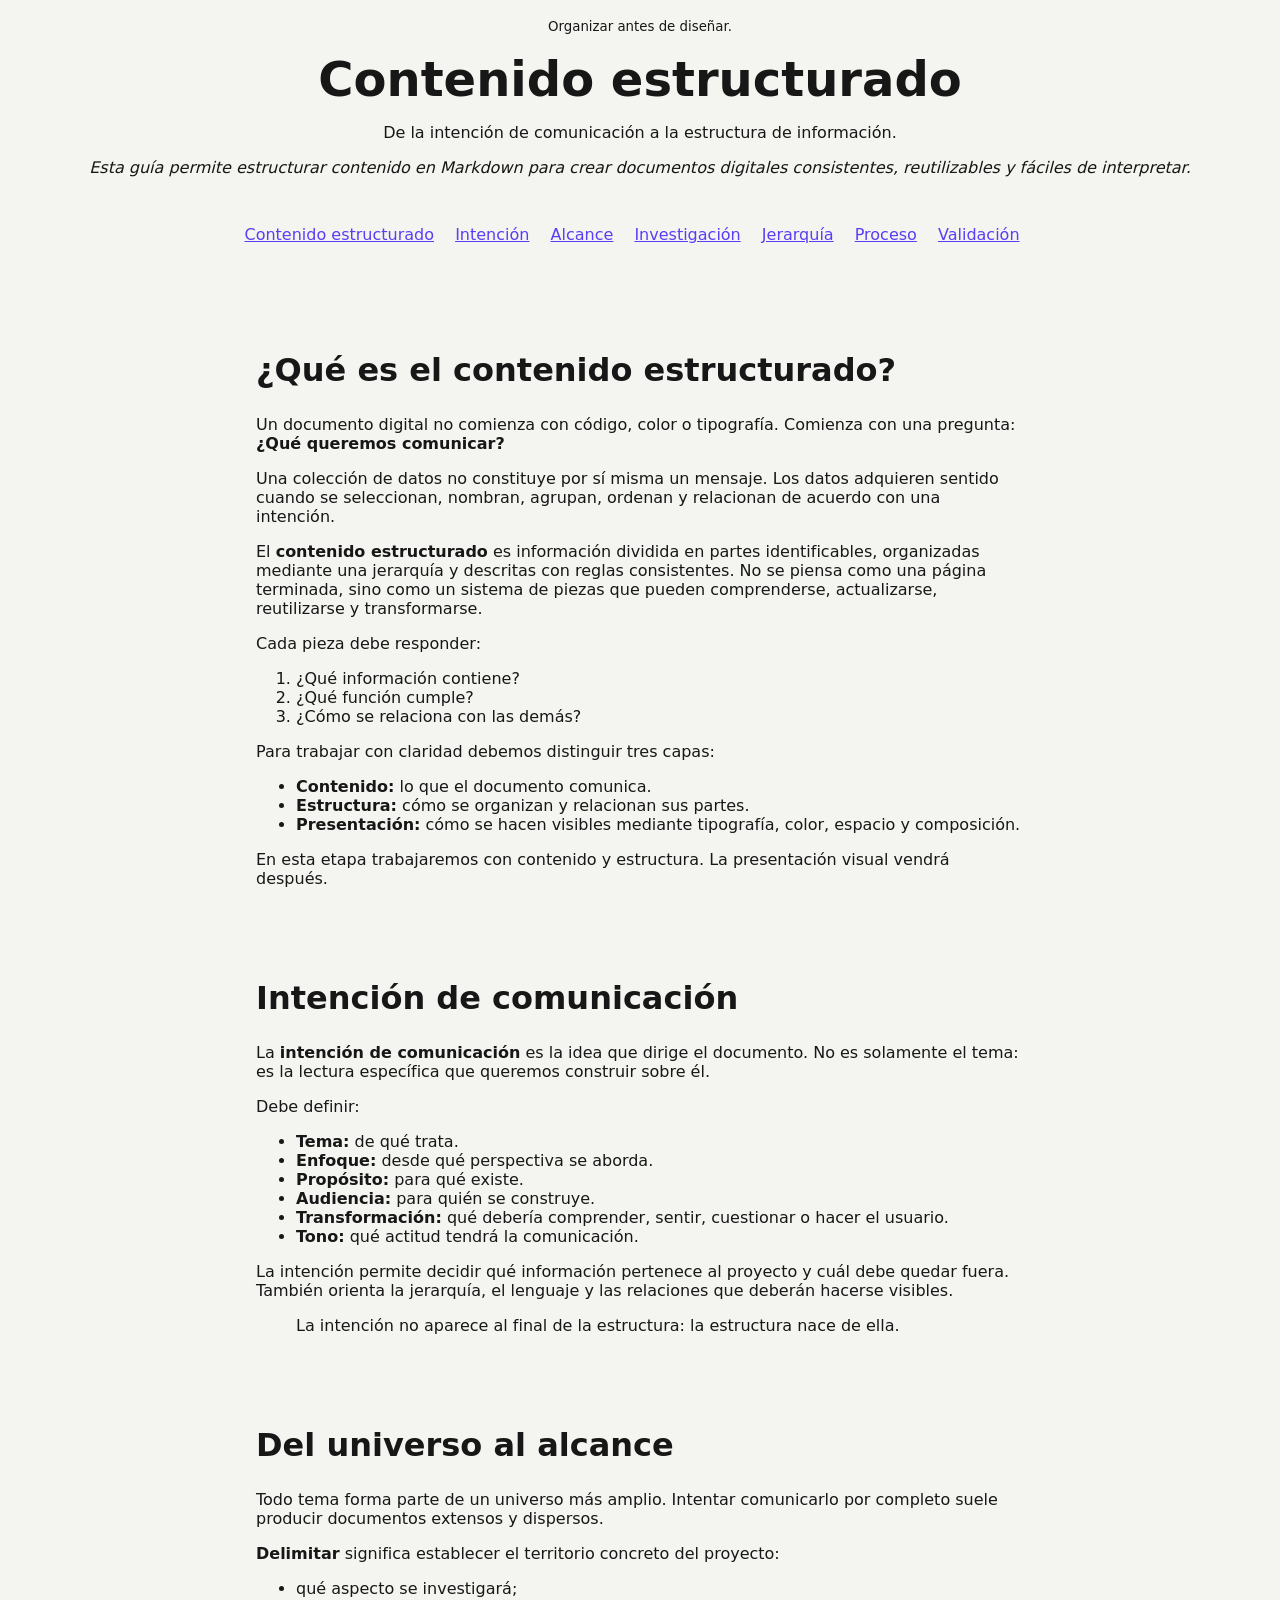
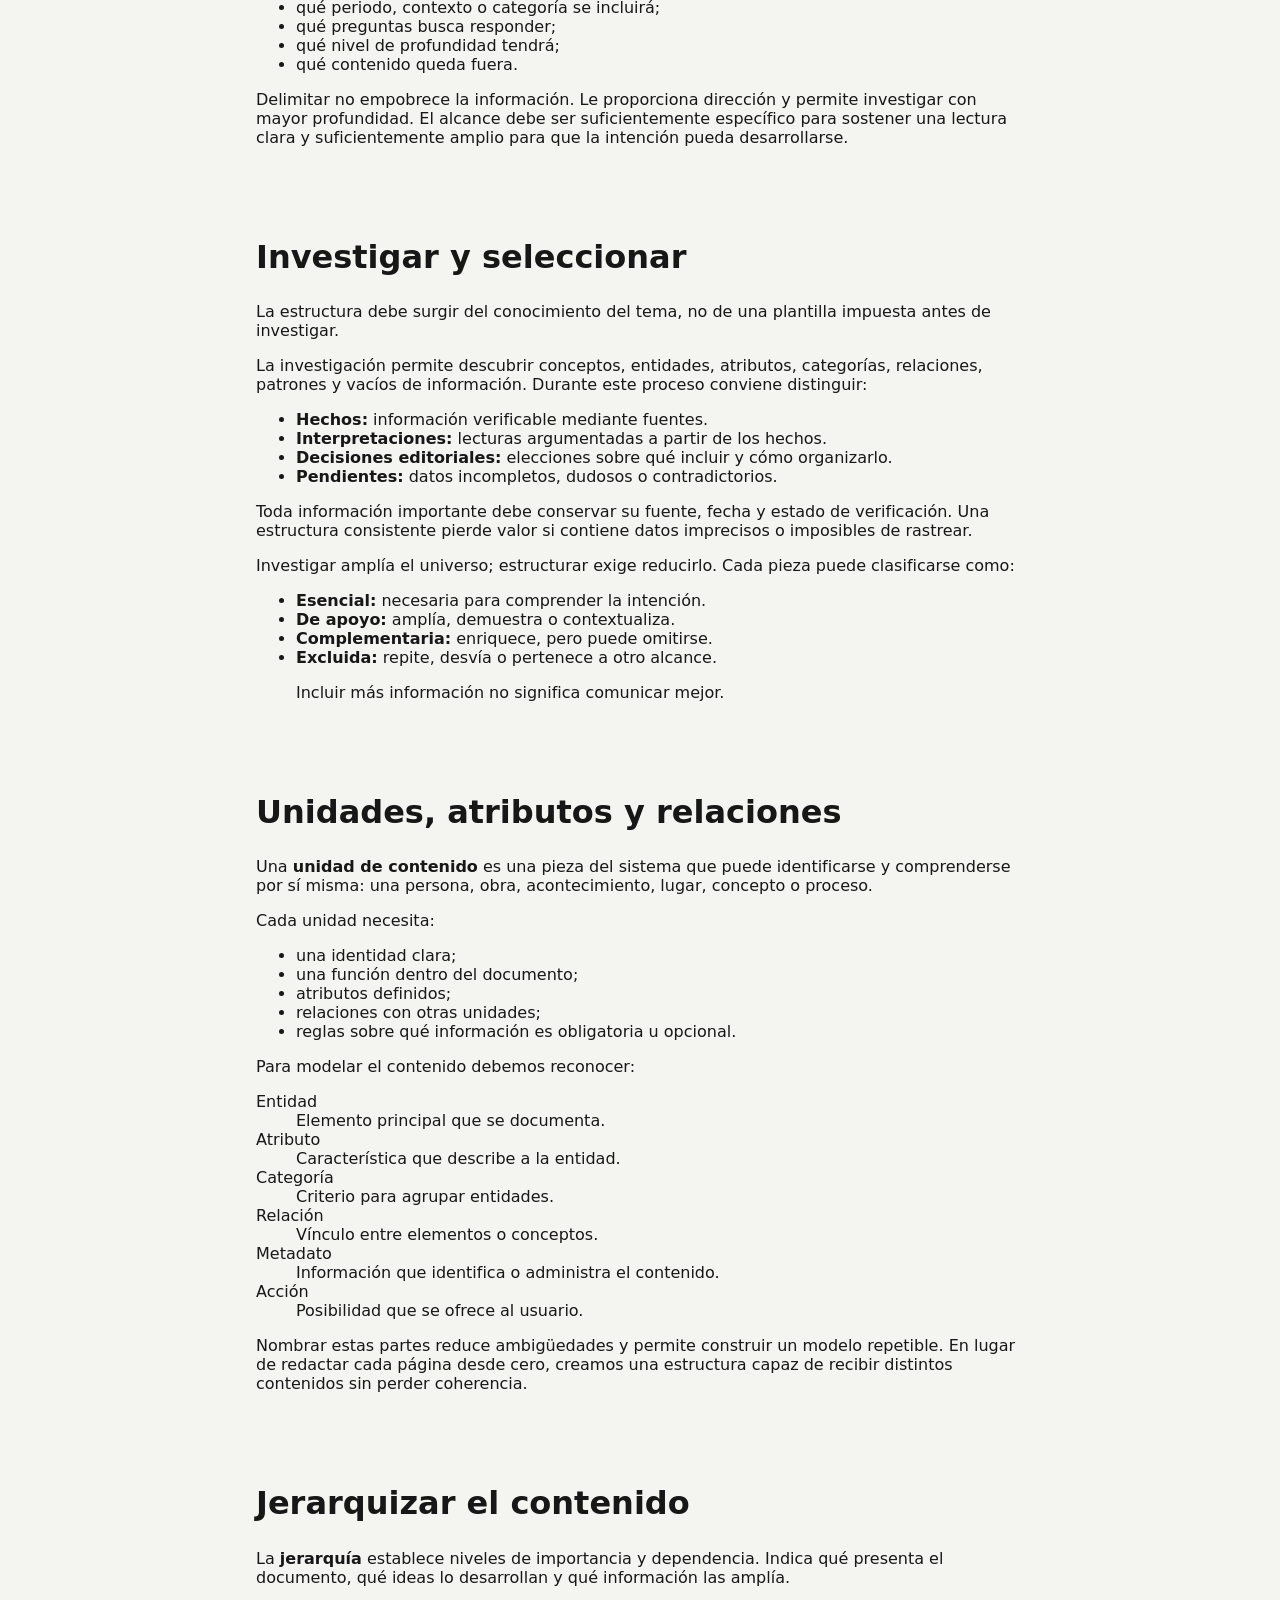
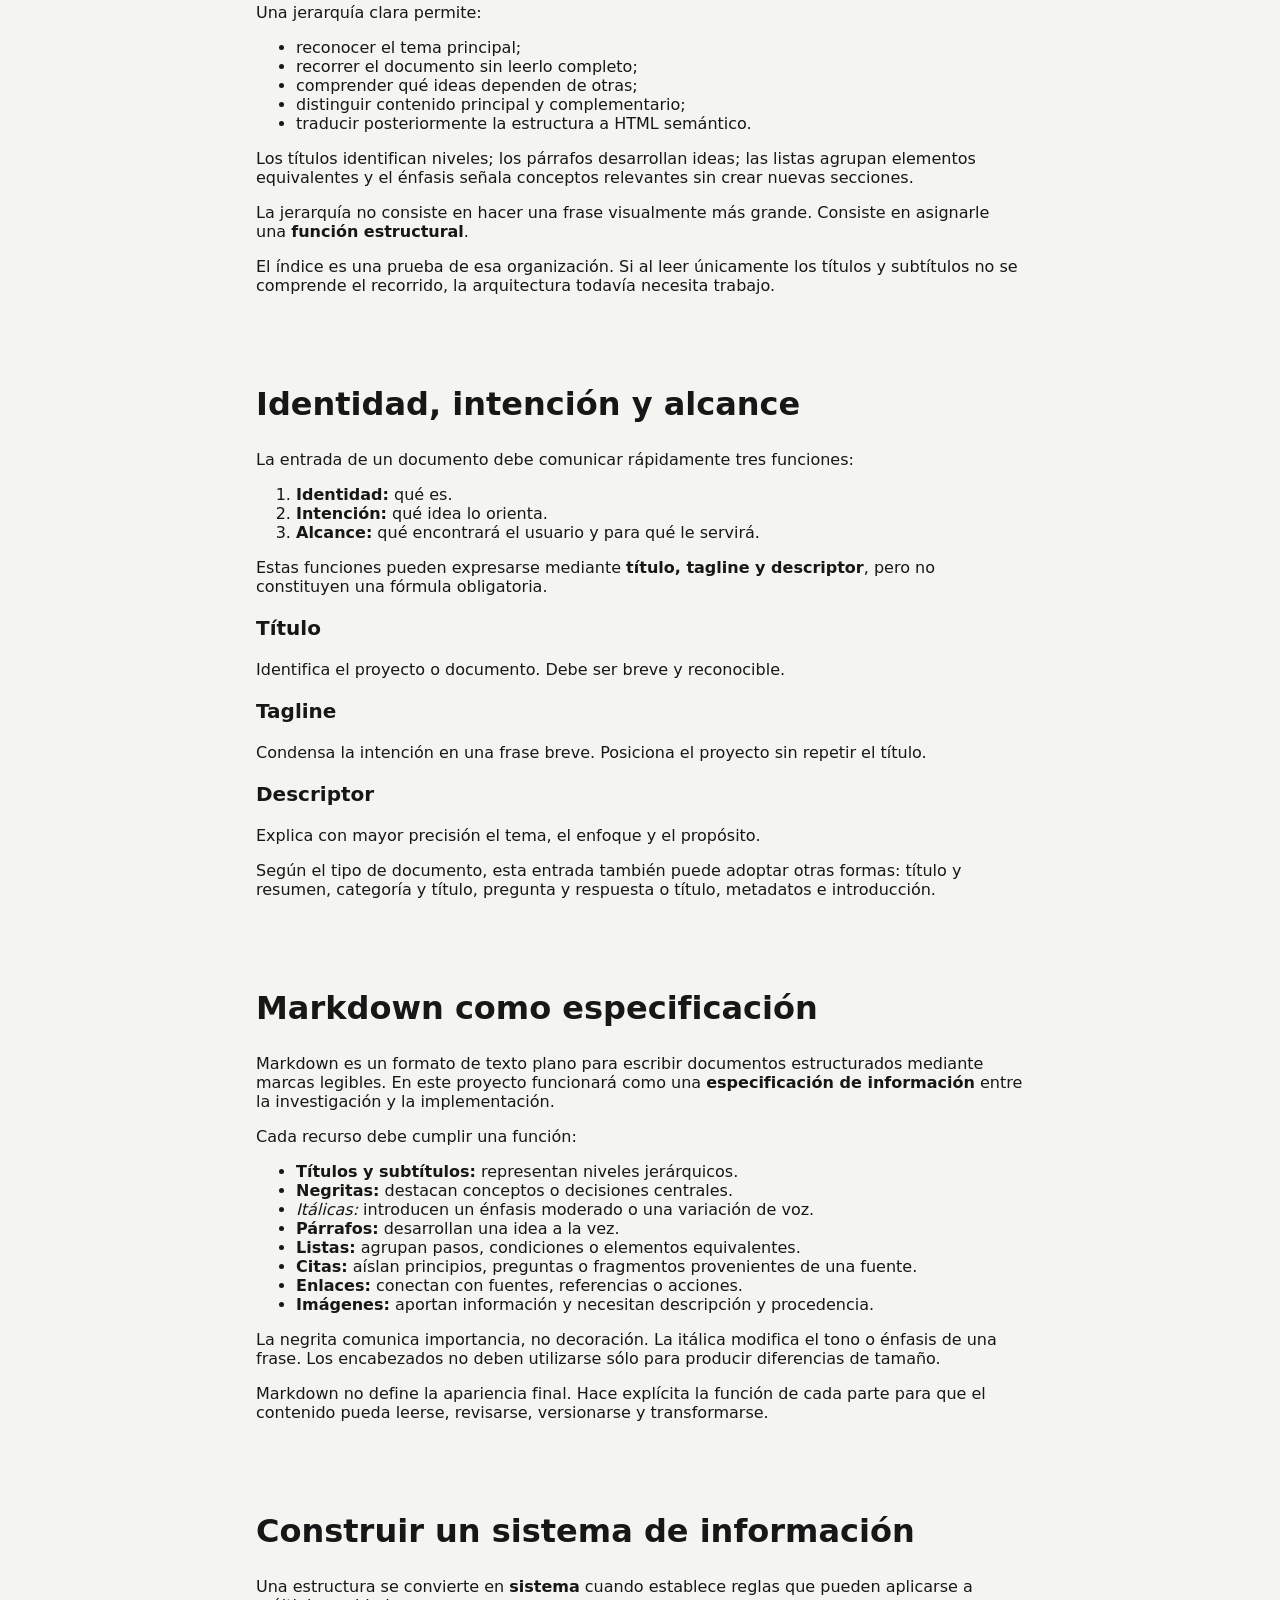
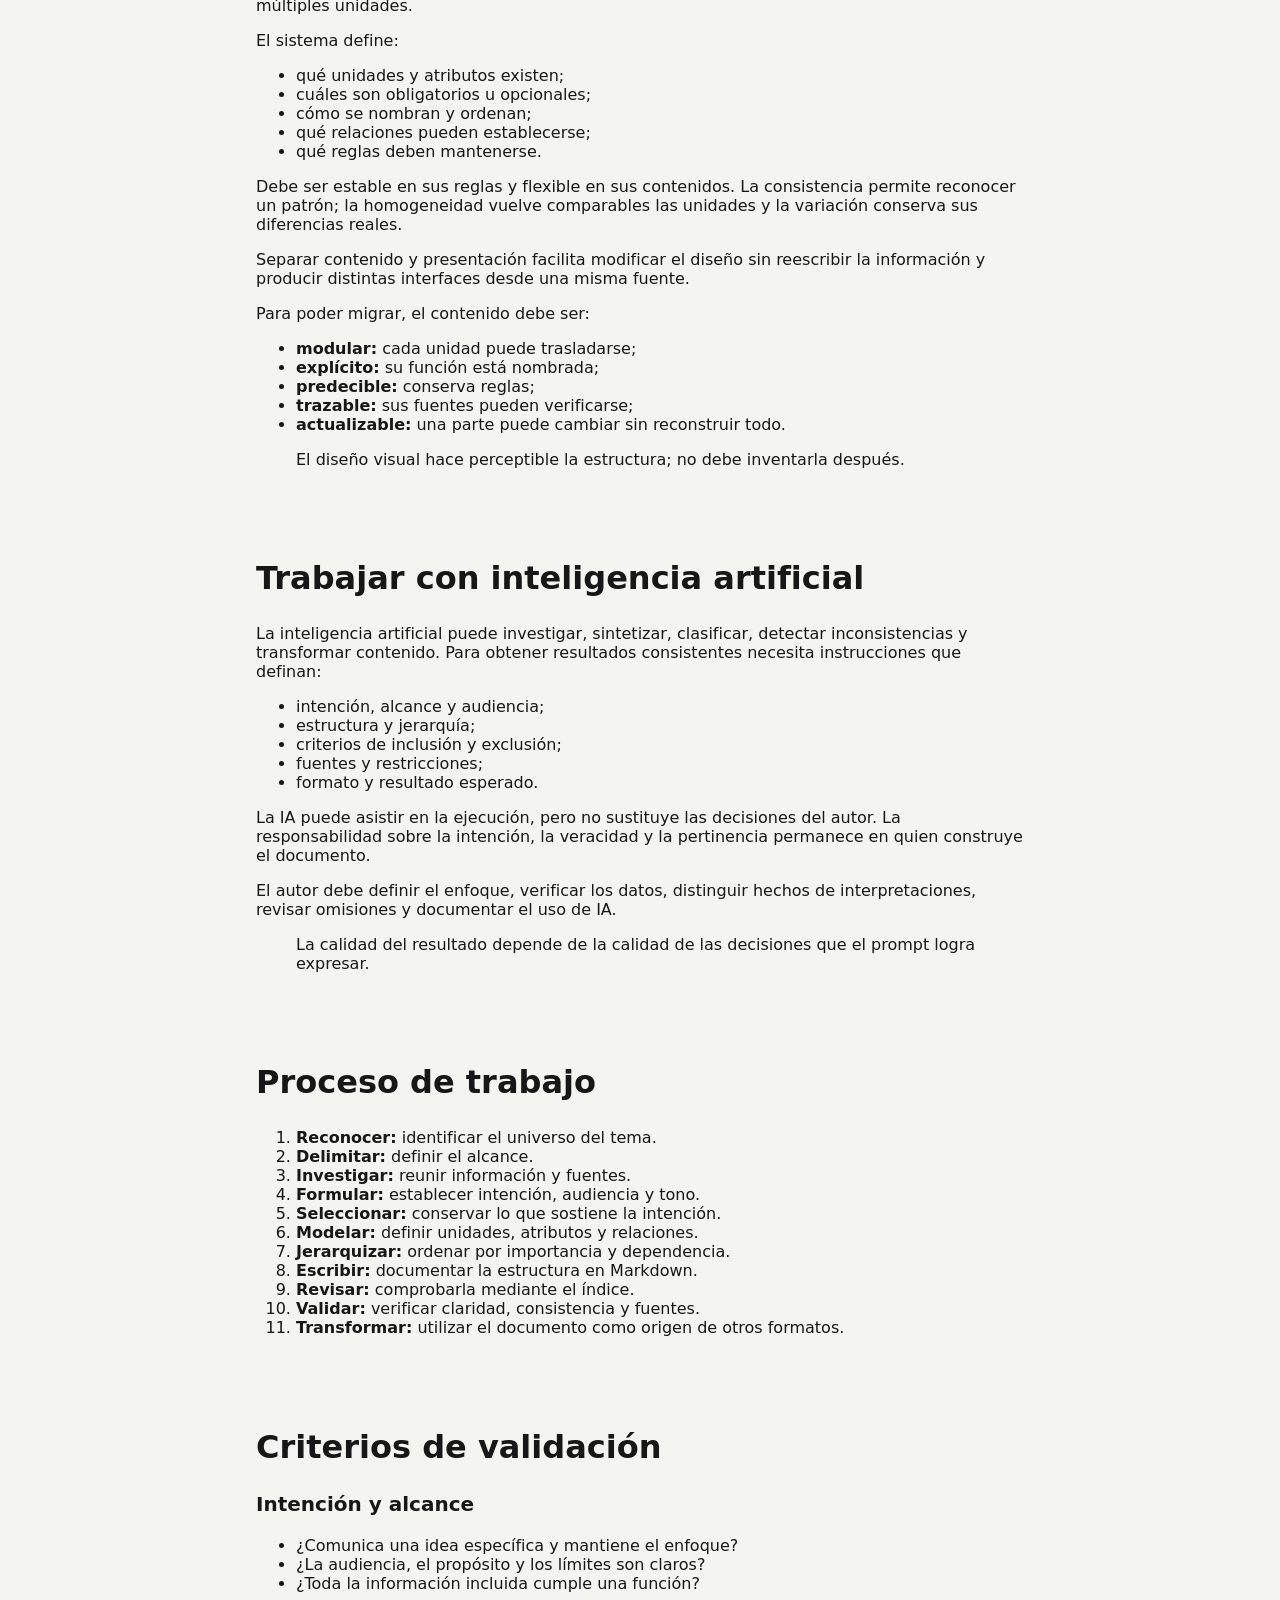
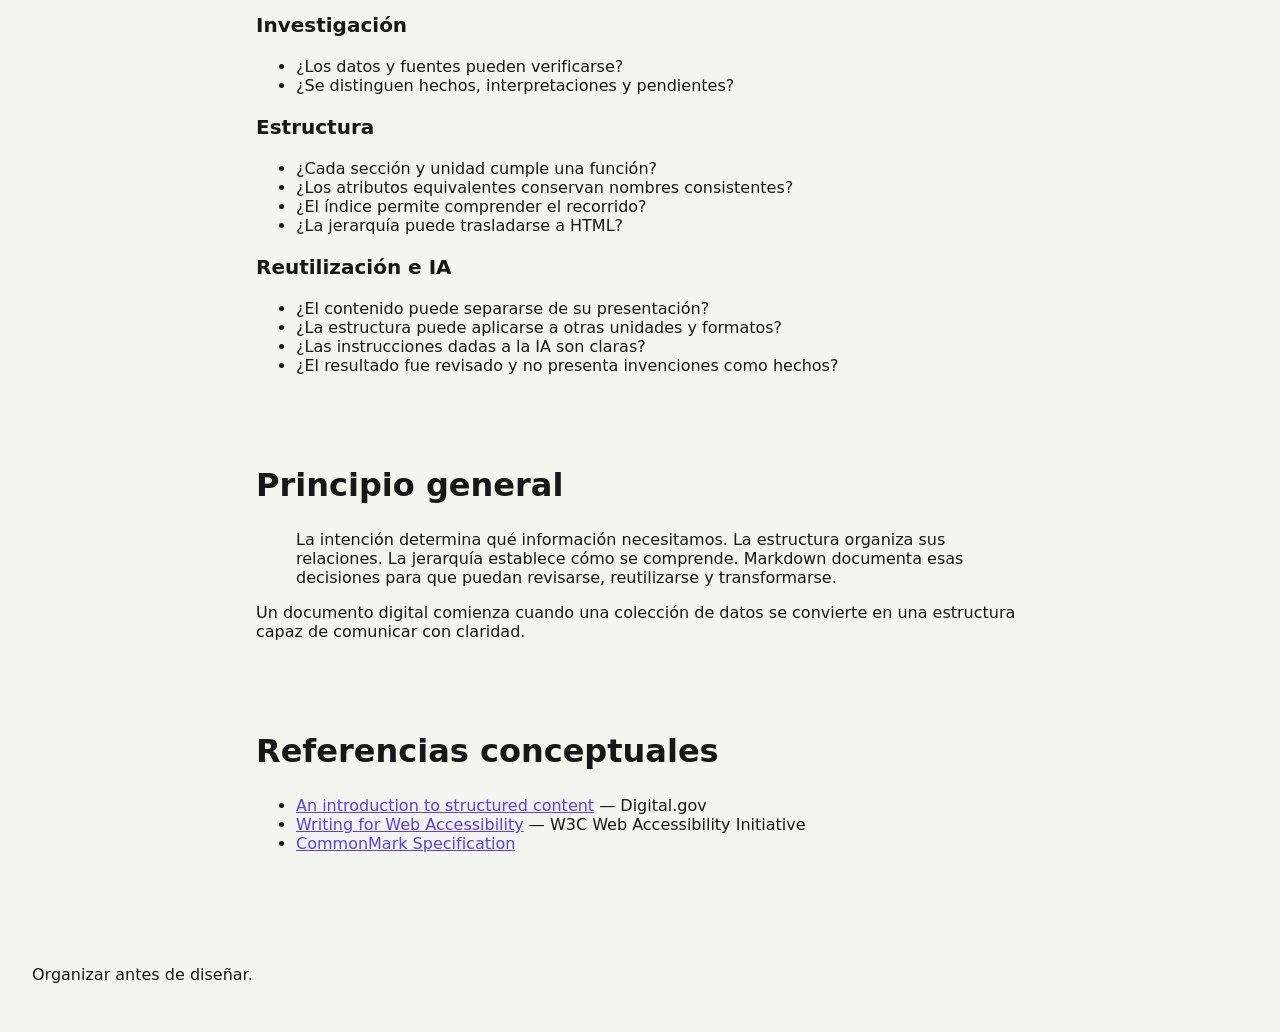
==== index.html @ ad7f82f4 "Initial commit" ====
<!DOCTYPE html>
<html lang="es">
<head>
  <!--
    HEAD
    Contiene información sobre el documento.
    Aquí podemos definir metadata, título, favicon y archivos externos.
  -->

  <meta charset="UTF-8">
  <meta
    name="viewport"
    content="width=device-width, initial-scale=1.0"
  >
  <meta
    name="description"
    content="Guía sobre contenido estructurado, jerarquía y organización de información."
  >
  <title>Contenido estructurado</title>
  <!-- Favicon -->
  <link rel="icon" href="favicon.ico">
  <!-- Hoja de estilos externa -->
  <link rel="stylesheet" href="./css/style.css">
</head>
<body>

  <!--
    HEADER
    Contenido introductorio del documento.
  -->
  <header>      
    <p><small>Organizar antes de diseñar.</small></p>
    <h1>Contenido estructurado</h1>
    <p>De la intención de comunicación a la estructura de información.</p>
    <p><i>Esta guía permite estructurar contenido en Markdown para crear documentos digitales consistentes, reutilizables y fáciles de interpretar.</i></p>
  </header>
  <!--
    NAV
    Contiene enlaces principales de navegación.
  -->
  <nav>
    <a href="#contenido-estructurado">Contenido estructurado</a>
    <a href="#intencion">Intención</a>
    <a href="#alcance">Alcance</a>
    <a href="#investigacion">Investigación</a>
    <a href="#jerarquia">Jerarquía</a>
    <a href="#proceso">Proceso</a>
    <a href="#validacion">Validación</a>
  </nav>


  <!--
    MAIN
    Contiene el contenido principal del documento.
  -->
  <main>
    
    <section id="contenido-estructurado">
      <h2>¿Qué es el contenido estructurado?</h2>
      <p>Un documento digital no comienza con código, color o tipografía. Comienza con una pregunta: <strong>¿Qué queremos comunicar?</strong></p>
      <p>Una colección de datos no constituye por sí misma un mensaje. Los datos adquieren sentido cuando se seleccionan, nombran, agrupan, ordenan y relacionan de acuerdo con una intención.</p>
      <p>El <strong>contenido estructurado</strong> es información dividida en partes identificables, organizadas mediante una jerarquía y descritas con reglas consistentes. No se piensa como una página terminada, sino como un sistema de piezas que pueden comprenderse, actualizarse, reutilizarse y transformarse.</p>
      <p>Cada pieza debe responder:</p>
      <ol>
        <li>¿Qué información contiene?</li>
        <li>¿Qué función cumple?</li>
        <li>¿Cómo se relaciona con las demás?</li>
      </ol>
      <p>Para trabajar con claridad debemos distinguir tres capas:</p>
      <ul>
        <li><strong>Contenido:</strong> lo que el documento comunica.</li>
        <li><strong>Estructura:</strong> cómo se organizan y relacionan sus partes.</li>
        <li><strong>Presentación:</strong> cómo se hacen visibles mediante tipografía, color, espacio y composición.</li>
      </ul>
      <p>En esta etapa trabajaremos con contenido y estructura. La presentación visual vendrá después.</p>
    </section>

    <section id="intencion">
      <h2>Intención de comunicación</h2>
      <p>La <strong>intención de comunicación</strong> es la idea que dirige el documento. No es solamente el tema: es la lectura específica que queremos construir sobre él.</p>
      <p>Debe definir:</p>
      <ul>
        <li><strong>Tema:</strong> de qué trata.</li>
        <li><strong>Enfoque:</strong> desde qué perspectiva se aborda.</li>
        <li><strong>Propósito:</strong> para qué existe.</li>
        <li><strong>Audiencia:</strong> para quién se construye.</li>
        <li><strong>Transformación:</strong> qué debería comprender, sentir, cuestionar o hacer el usuario.</li>
        <li><strong>Tono:</strong> qué actitud tendrá la comunicación.</li>
      </ul>
      <p>La intención permite decidir qué información pertenece al proyecto y cuál debe quedar fuera. También orienta la jerarquía, el lenguaje y las relaciones que deberán hacerse visibles.</p>
      <blockquote>La intención no aparece al final de la estructura: la estructura nace de ella.</blockquote>
    </section>

    <section id="alcance">
      <h2>Del universo al alcance</h2>
      <p>Todo tema forma parte de un universo más amplio. Intentar comunicarlo por completo suele producir documentos extensos y dispersos.</p>
      <p><strong>Delimitar</strong> significa establecer el territorio concreto del proyecto:</p>
      <ul>
        <li>qué aspecto se investigará;</li>
        <li>qué periodo, contexto o categoría se incluirá;</li>
        <li>qué preguntas busca responder;</li>
        <li>qué nivel de profundidad tendrá;</li>
        <li>qué contenido queda fuera.</li>
      </ul>
      <p>Delimitar no empobrece la información. Le proporciona dirección y permite investigar con mayor profundidad. El alcance debe ser suficientemente específico para sostener una lectura clara y suficientemente amplio para que la intención pueda desarrollarse.</p>
    </section>

    <section id="investigacion">
      <h2>Investigar y seleccionar</h2>
      <p>La estructura debe surgir del conocimiento del tema, no de una plantilla impuesta antes de investigar.</p>
      <p>La investigación permite descubrir conceptos, entidades, atributos, categorías, relaciones, patrones y vacíos de información. Durante este proceso conviene distinguir:</p>
      <ul>
        <li><strong>Hechos:</strong> información verificable mediante fuentes.</li>
        <li><strong>Interpretaciones:</strong> lecturas argumentadas a partir de los hechos.</li>
        <li><strong>Decisiones editoriales:</strong> elecciones sobre qué incluir y cómo organizarlo.</li>
        <li><strong>Pendientes:</strong> datos incompletos, dudosos o contradictorios.</li>
      </ul>
      <p>Toda información importante debe conservar su fuente, fecha y estado de verificación. Una estructura consistente pierde valor si contiene datos imprecisos o imposibles de rastrear.</p>
      <p>Investigar amplía el universo; estructurar exige reducirlo. Cada pieza puede clasificarse como:</p>
      <ul>
        <li><strong>Esencial:</strong> necesaria para comprender la intención.</li>
        <li><strong>De apoyo:</strong> amplía, demuestra o contextualiza.</li>
        <li><strong>Complementaria:</strong> enriquece, pero puede omitirse.</li>
        <li><strong>Excluida:</strong> repite, desvía o pertenece a otro alcance.</li>
      </ul>
      <blockquote>Incluir más información no significa comunicar mejor.</blockquote>
    </section>

    <section id="unidades">
      <h2>Unidades, atributos y relaciones</h2>
      <p>Una <strong>unidad de contenido</strong> es una pieza del sistema que puede identificarse y comprenderse por sí misma: una persona, obra, acontecimiento, lugar, concepto o proceso.</p>
      <p>Cada unidad necesita:</p>
      <ul>
        <li>una identidad clara;</li>
        <li>una función dentro del documento;</li>
        <li>atributos definidos;</li>
        <li>relaciones con otras unidades;</li>
        <li>reglas sobre qué información es obligatoria u opcional.</li>
      </ul>
      <p>Para modelar el contenido debemos reconocer:</p>
      <dl>
        <dt>Entidad</dt>
        <dd>Elemento principal que se documenta.</dd>
        <dt>Atributo</dt>
        <dd>Característica que describe a la entidad.</dd>
        <dt>Categoría</dt>
        <dd>Criterio para agrupar entidades.</dd>
        <dt>Relación</dt>
        <dd>Vínculo entre elementos o conceptos.</dd>
        <dt>Metadato</dt>
        <dd>Información que identifica o administra el contenido.</dd>
        <dt>Acción</dt>
        <dd>Posibilidad que se ofrece al usuario.</dd>
      </dl>
      <p>Nombrar estas partes reduce ambigüedades y permite construir un modelo repetible. En lugar de redactar cada página desde cero, creamos una estructura capaz de recibir distintos contenidos sin perder coherencia.</p>
    </section>

    <section id="jerarquia">
      <h2>Jerarquizar el contenido</h2>
      <p>La <strong>jerarquía</strong> establece niveles de importancia y dependencia. Indica qué presenta el documento, qué ideas lo desarrollan y qué información las amplía.</p>
      <p>Una jerarquía clara permite:</p>
      <ul>
        <li>reconocer el tema principal;</li>
        <li>recorrer el documento sin leerlo completo;</li>
        <li>comprender qué ideas dependen de otras;</li>
        <li>distinguir contenido principal y complementario;</li>
        <li>traducir posteriormente la estructura a HTML semántico.</li>
      </ul>
      <p>Los títulos identifican niveles; los párrafos desarrollan ideas; las listas agrupan elementos equivalentes y el énfasis señala conceptos relevantes sin crear nuevas secciones.</p>
      <p>La jerarquía no consiste en hacer una frase visualmente más grande. Consiste en asignarle una <strong>función estructural</strong>.</p>
      <p>El índice es una prueba de esa organización. Si al leer únicamente los títulos y subtítulos no se comprende el recorrido, la arquitectura todavía necesita trabajo.</p>
    </section>

    <section id="identidad">
      <h2>Identidad, intención y alcance</h2>
      <p>La entrada de un documento debe comunicar rápidamente tres funciones:</p>
      <ol>
        <li><strong>Identidad:</strong> qué es.</li>
        <li><strong>Intención:</strong> qué idea lo orienta.</li>
        <li><strong>Alcance:</strong> qué encontrará el usuario y para qué le servirá.</li>
      </ol>
      <p>Estas funciones pueden expresarse mediante <strong>título, tagline y descriptor</strong>, pero no constituyen una fórmula obligatoria.</p>
      <h3>Título</h3>
      <p>Identifica el proyecto o documento. Debe ser breve y reconocible.</p>
      <h3>Tagline</h3>
      <p>Condensa la intención en una frase breve. Posiciona el proyecto sin repetir el título.</p>
      <h3>Descriptor</h3>
      <p>Explica con mayor precisión el tema, el enfoque y el propósito.</p>
      <p>Según el tipo de documento, esta entrada también puede adoptar otras formas: título y resumen, categoría y título, pregunta y respuesta o título, metadatos e introducción.</p>
    </section>

    <section id="markdown">
      <h2>Markdown como especificación</h2>
      <p>Markdown es un formato de texto plano para escribir documentos estructurados mediante marcas legibles. En este proyecto funcionará como una <strong>especificación de información</strong> entre la investigación y la implementación.</p>
      <p>Cada recurso debe cumplir una función:</p>
      <ul>
        <li><strong>Títulos y subtítulos:</strong> representan niveles jerárquicos.</li>
        <li><strong>Negritas:</strong> destacan conceptos o decisiones centrales.</li>
        <li><em>Itálicas:</em> introducen un énfasis moderado o una variación de voz.</li>
        <li><strong>Párrafos:</strong> desarrollan una idea a la vez.</li>
        <li><strong>Listas:</strong> agrupan pasos, condiciones o elementos equivalentes.</li>
        <li><strong>Citas:</strong> aíslan principios, preguntas o fragmentos provenientes de una fuente.</li>
        <li><strong>Enlaces:</strong> conectan con fuentes, referencias o acciones.</li>
        <li><strong>Imágenes:</strong> aportan información y necesitan descripción y procedencia.</li>
      </ul>
      <p>La negrita comunica importancia, no decoración. La itálica modifica el tono o énfasis de una frase. Los encabezados no deben utilizarse sólo para producir diferencias de tamaño.</p>
      <p>Markdown no define la apariencia final. Hace explícita la función de cada parte para que el contenido pueda leerse, revisarse, versionarse y transformarse.</p>
    </section>

    <section id="sistema">
      <h2>Construir un sistema de información</h2>
      <p>Una estructura se convierte en <strong>sistema</strong> cuando establece reglas que pueden aplicarse a múltiples unidades.</p>
      <p>El sistema define:</p>
      <ul>
        <li>qué unidades y atributos existen;</li>
        <li>cuáles son obligatorios u opcionales;</li>
        <li>cómo se nombran y ordenan;</li>
        <li>qué relaciones pueden establecerse;</li>
        <li>qué reglas deben mantenerse.</li>
      </ul>
      <p>Debe ser estable en sus reglas y flexible en sus contenidos. La consistencia permite reconocer un patrón; la homogeneidad vuelve comparables las unidades y la variación conserva sus diferencias reales.</p>
      <p>Separar contenido y presentación facilita modificar el diseño sin reescribir la información y producir distintas interfaces desde una misma fuente.</p>
      <p>Para poder migrar, el contenido debe ser:</p>
      <ul>
        <li><strong>modular:</strong> cada unidad puede trasladarse;</li>
        <li><strong>explícito:</strong> su función está nombrada;</li>
        <li><strong>predecible:</strong> conserva reglas;</li>
        <li><strong>trazable:</strong> sus fuentes pueden verificarse;</li>
        <li><strong>actualizable:</strong> una parte puede cambiar sin reconstruir todo.</li>
      </ul>
      <blockquote>El diseño visual hace perceptible la estructura; no debe inventarla después.</blockquote>
    </section>

    <section id="inteligencia-artificial">
      <h2>Trabajar con inteligencia artificial</h2>
      <p>La inteligencia artificial puede investigar, sintetizar, clasificar, detectar inconsistencias y transformar contenido. Para obtener resultados consistentes necesita instrucciones que definan:</p>
      <ul>
        <li>intención, alcance y audiencia;</li>
        <li>estructura y jerarquía;</li>
        <li>criterios de inclusión y exclusión;</li>
        <li>fuentes y restricciones;</li>
        <li>formato y resultado esperado.</li>
      </ul>
      <p>La IA puede asistir en la ejecución, pero no sustituye las decisiones del autor. La responsabilidad sobre la intención, la veracidad y la pertinencia permanece en quien construye el documento.</p>
      <p>El autor debe definir el enfoque, verificar los datos, distinguir hechos de interpretaciones, revisar omisiones y documentar el uso de IA.</p>
      <blockquote>La calidad del resultado depende de la calidad de las decisiones que el prompt logra expresar.</blockquote>
    </section>

    <section id="proceso">
      <h2>Proceso de trabajo</h2>
      <ol>
        <li><strong>Reconocer:</strong> identificar el universo del tema.</li>
        <li><strong>Delimitar:</strong> definir el alcance.</li>
        <li><strong>Investigar:</strong> reunir información y fuentes.</li>
        <li><strong>Formular:</strong> establecer intención, audiencia y tono.</li>
        <li><strong>Seleccionar:</strong> conservar lo que sostiene la intención.</li>
        <li><strong>Modelar:</strong> definir unidades, atributos y relaciones.</li>
        <li><strong>Jerarquizar:</strong> ordenar por importancia y dependencia.</li>
        <li><strong>Escribir:</strong> documentar la estructura en Markdown.</li>
        <li><strong>Revisar:</strong> comprobarla mediante el índice.</li>
        <li><strong>Validar:</strong> verificar claridad, consistencia y fuentes.</li>
        <li><strong>Transformar:</strong> utilizar el documento como origen de otros formatos.</li>
      </ol>
    </section>

    <section id="validacion">
      <h2>Criterios de validación</h2>
      <h3>Intención y alcance</h3>
      <ul>
        <li>¿Comunica una idea específica y mantiene el enfoque?</li>
        <li>¿La audiencia, el propósito y los límites son claros?</li>
        <li>¿Toda la información incluida cumple una función?</li>
      </ul>
      <h3>Investigación</h3>
      <ul>
        <li>¿Los datos y fuentes pueden verificarse?</li>
        <li>¿Se distinguen hechos, interpretaciones y pendientes?</li>
      </ul>
      <h3>Estructura</h3>
      <ul>
        <li>¿Cada sección y unidad cumple una función?</li>
        <li>¿Los atributos equivalentes conservan nombres consistentes?</li>
        <li>¿El índice permite comprender el recorrido?</li>
        <li>¿La jerarquía puede trasladarse a HTML?</li>
      </ul>
      <h3>Reutilización e IA</h3>
      <ul>
        <li>¿El contenido puede separarse de su presentación?</li>
        <li>¿La estructura puede aplicarse a otras unidades y formatos?</li>
        <li>¿Las instrucciones dadas a la IA son claras?</li>
        <li>¿El resultado fue revisado y no presenta invenciones como hechos?</li>
      </ul>
    </section>

    <section id="principio">
      <h2>Principio general</h2>
      <blockquote>La intención determina qué información necesitamos. La estructura organiza sus relaciones. La jerarquía establece cómo se comprende. Markdown documenta esas decisiones para que puedan revisarse, reutilizarse y transformarse.</blockquote>
      <p>Un documento digital comienza cuando una colección de datos se convierte en una estructura capaz de comunicar con claridad.</p>
    </section>

    <section id="referencias">
      <h2>Referencias conceptuales</h2>
      <ul>
        <li><a href="https://digital.gov/resources/an-introduction-to-structured-content">An introduction to structured content</a> — Digital.gov</li>
        <li><a href="https://www.w3.org/WAI/tips/writing/">Writing for Web Accessibility</a> — W3C Web Accessibility Initiative</li>
        <li><a href="https://spec.commonmark.org/">CommonMark Specification</a></li>
      </ul>
    </section>

  </main>

  <!--
    FOOTER
    Contiene información de cierre o complementaria.
  -->
  <footer>

    <p>Organizar antes de diseñar.</p>

  </footer>

</body>
</html>
---- css/style.css ----
/*
  ============================================================
  TOKENS
  ============================================================

  Variables reutilizables para mantener un sistema visual
  consistente en todo el documento.
*/

:root {
  --color-background: #f4f4f0;
  --color-text: #171717;
  --color-accent: #5b3df5;

  --font-family-base: system-ui, Arial, Helvetica, sans-serif;

  --font-size-body: 1rem;
  --font-size-h1: 3rem;
  --font-size-h2: 2rem;
  --font-size-h3: 1.25rem;
}

/*
  ============================================================
  SELECTOR UNIVERSAL
  ============================================================
  * funciona como un comodín.
  Selecciona todos los elementos HTML.
*/

* {
  box-sizing: border-box;
}


/*
  ============================================================
  BODY
  ============================================================

  Define el sistema visual base del documento.
*/
body {
  margin: 0;

  background-color: var(--color-background);
  color: var(--color-text);

  font-family: var(--font-family-base);
  font-size: var(--font-size-body);
}

header {
  text-align: center;
  margin-bottom: 2rem;
}

header p {
  text-wrap-style: balance;
}

/*
  ============================================================
  JERARQUÍA TIPOGRÁFICA
  ============================================================

  HTML define la jerarquía.
  CSS controla su representación visual.
*/

h1 {
  font-size: var(--font-size-h1);
  margin: 0;
  padding: 0;
}

h2 {
  font-size: var(--font-size-h2);
}

h3 {
  font-size: var(--font-size-h3);
}


/*
  ============================================================
  LINKS
  ============================================================

  El color de acento identifica enlaces y acciones.
*/

a {
  color: var(--color-accent);
}


/*
  ============================================================
  CONTENEDOR PRINCIPAL
  ============================================================

  width:
  ocupa una proporción del espacio disponible.

  max-width:
  evita que el contenido crezca demasiado.

  margin: 0 auto:
  distribuye el espacio horizontal y centra la caja.
*/

main {
  width: 65%;
  min-width: 290px;
  max-width: 1240px;
  margin: 0 auto;
}


/*
  ============================================================
  ESPACIADO BÁSICO
  ============================================================
*/

main,
footer {
  padding: 2rem;
}

section {
  margin-bottom: 2rem;
  padding-top: 2em;
}

nav {
  position: sticky;
  top: 0;
  margin-right: 1rem;
  background-color: var(--color-background);
  padding: 1em;
  text-align: center;
}

nav a {
  padding: 0.5rem;
}
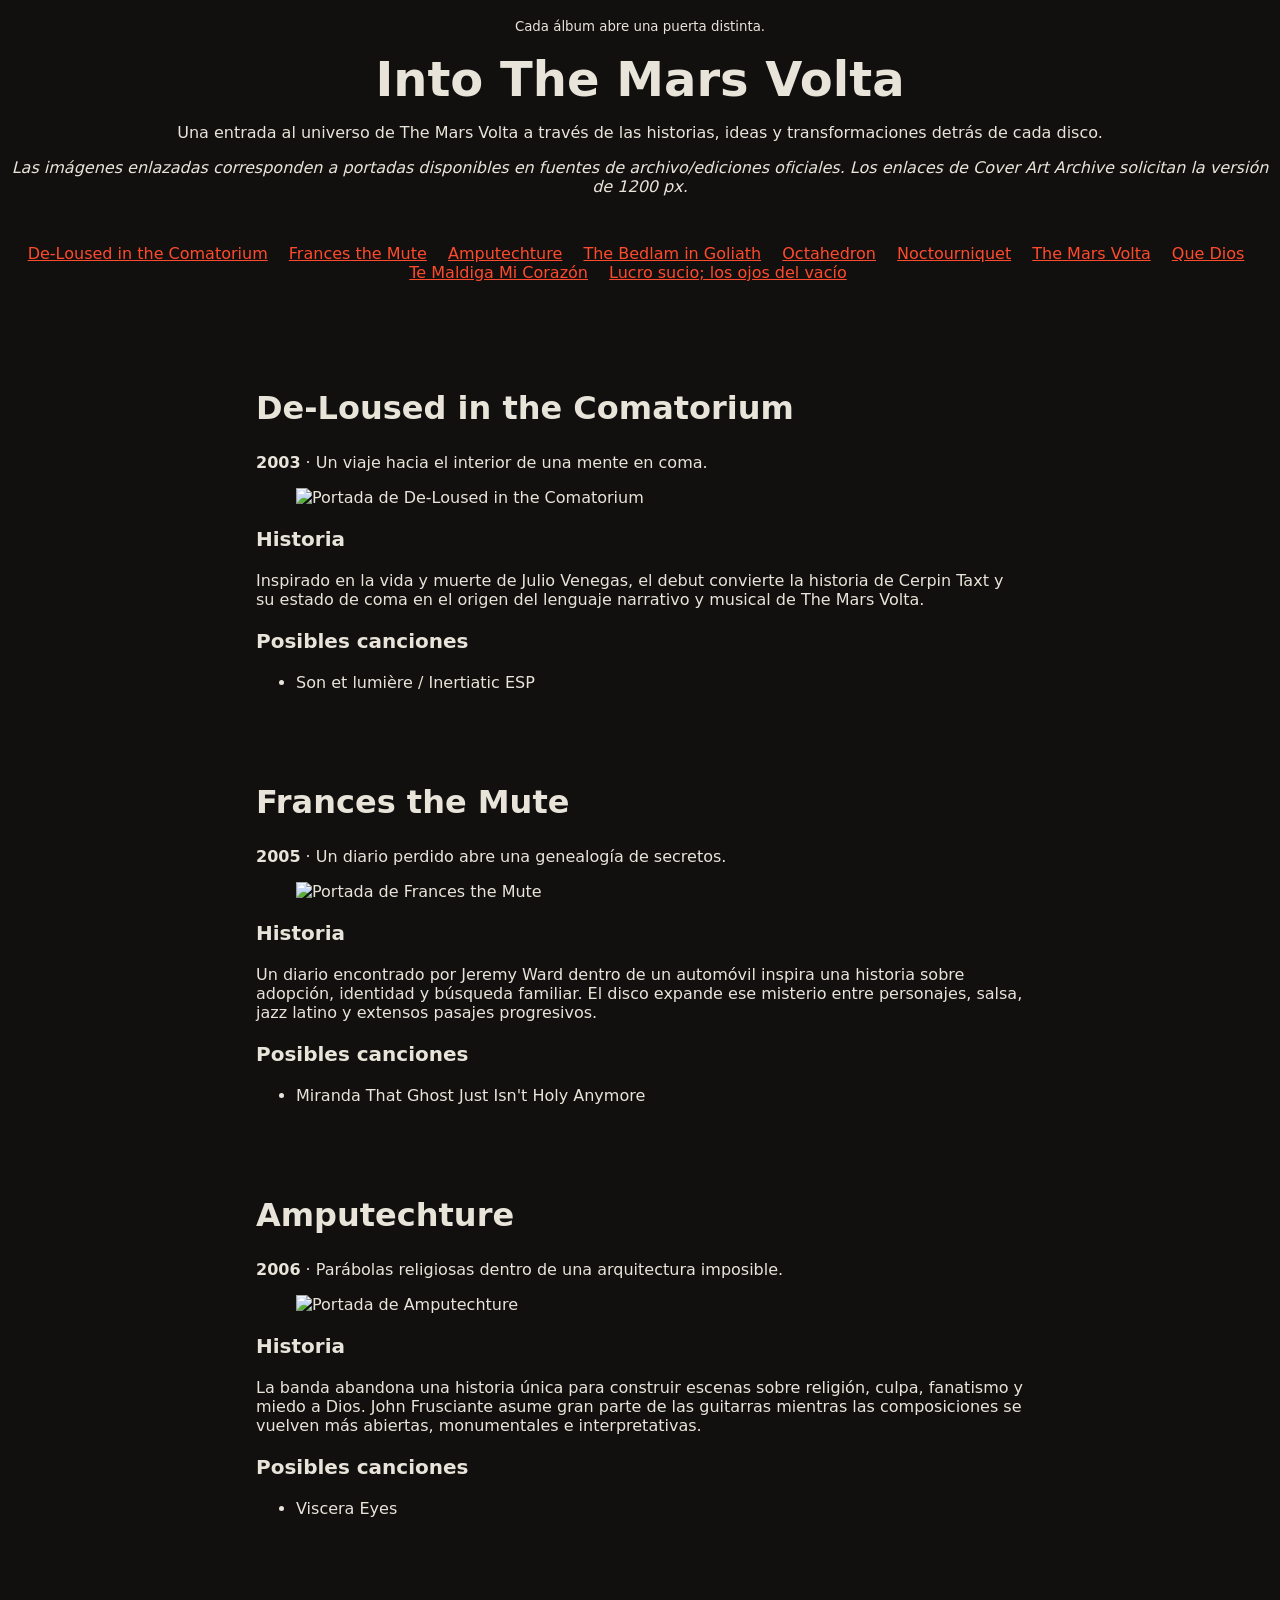
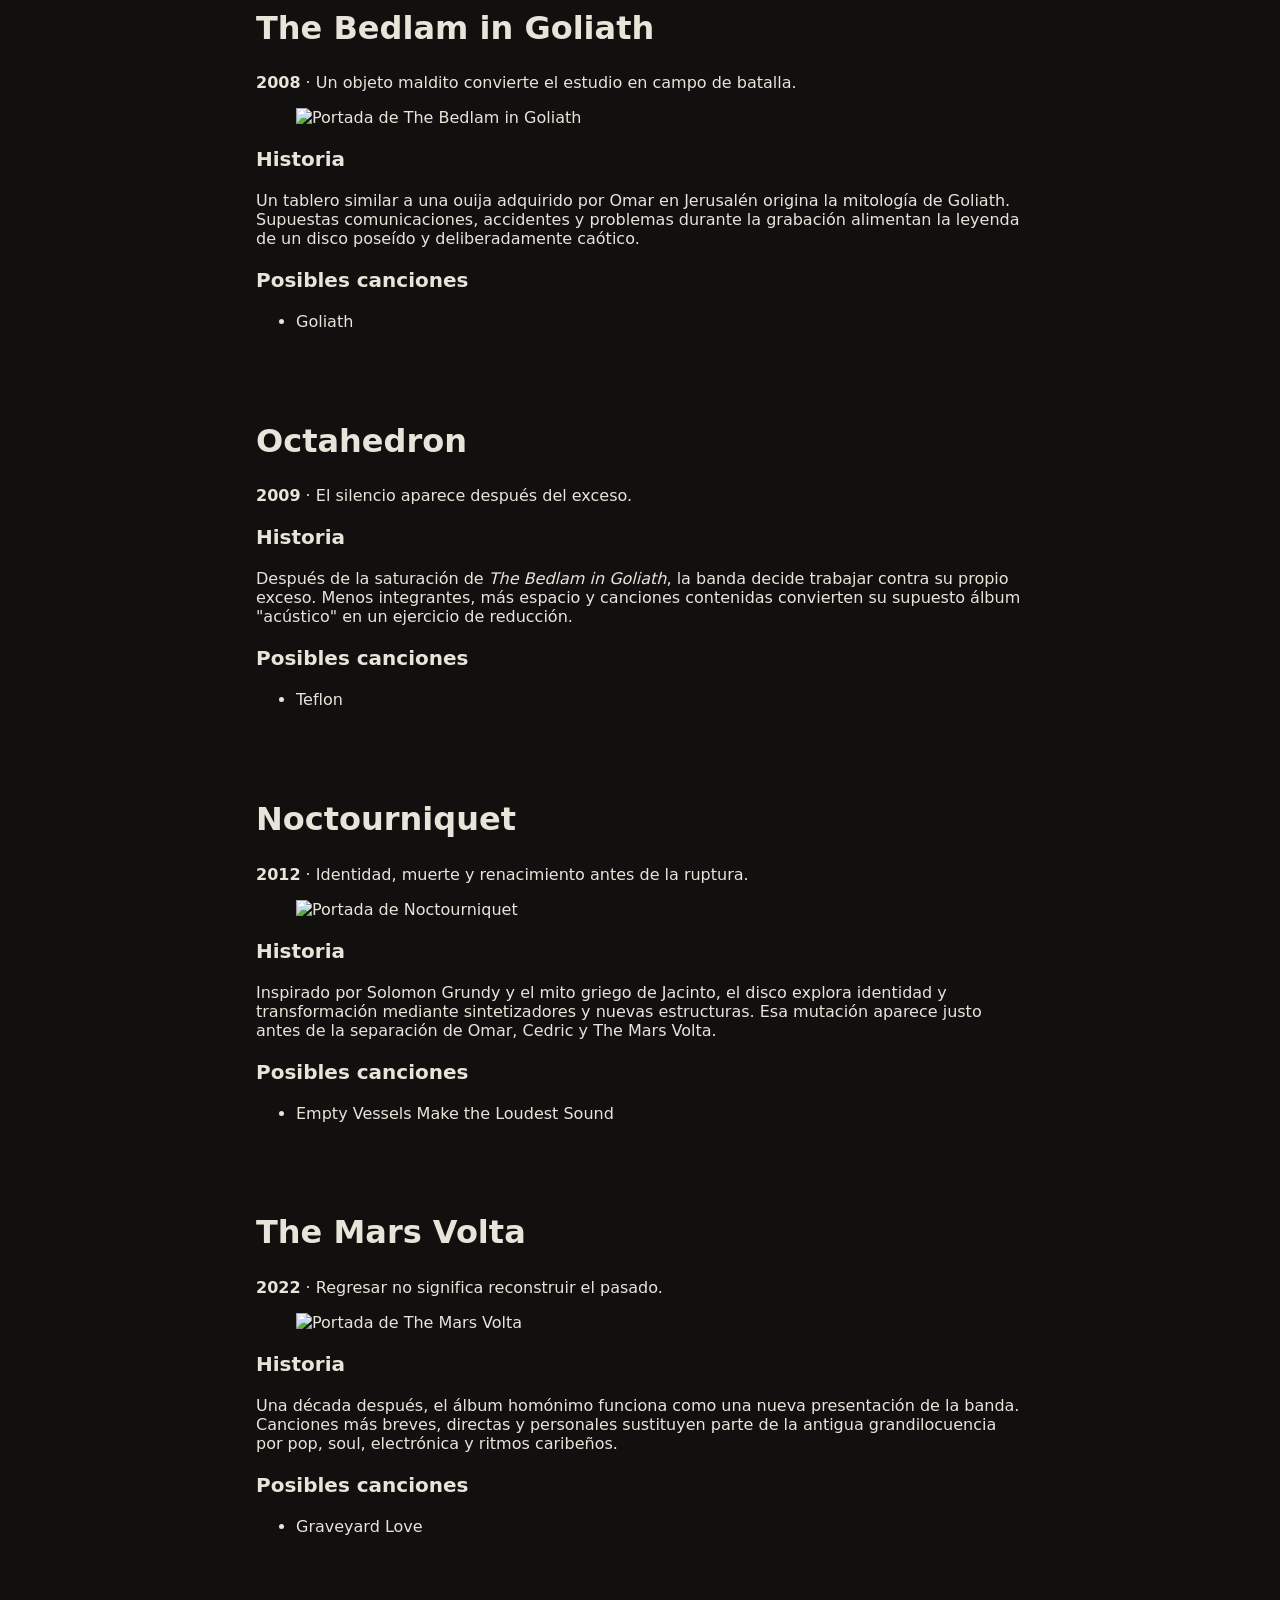
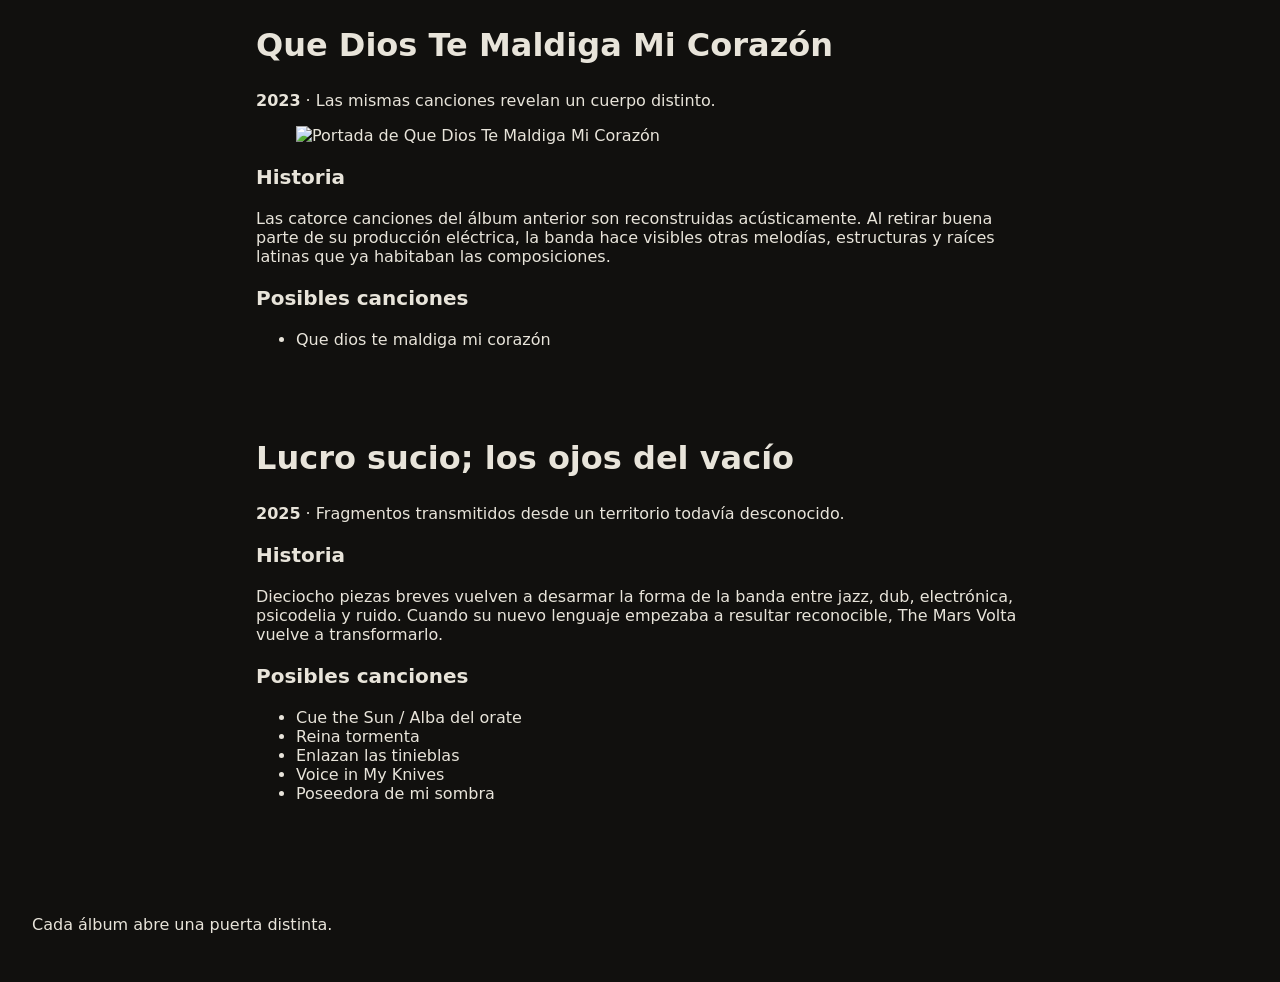
==== commit 901f9307: "Update index" ====
--- a/index.html
+++ b/index.html
@@ -14,9 +14,9 @@
   >
   <meta
     name="description"
-    content="Guía sobre contenido estructurado, jerarquía y organización de información."
+    content="Una entrada al universo de The Mars Volta a través de las historias, ideas y transformaciones detrás de cada disco."
   >
-  <title>Contenido estructurado</title>
+  <title>Into The Mars Volta</title>
   <!-- Favicon -->
   <link rel="icon" href="favicon.ico">
   <!-- Hoja de estilos externa -->
@@ -28,24 +28,26 @@
     HEADER
     Contenido introductorio del documento.
   -->
-  <header>      
-    <p><small>Organizar antes de diseñar.</small></p>
-    <h1>Contenido estructurado</h1>
-    <p>De la intención de comunicación a la estructura de información.</p>
-    <p><i>Esta guía permite estructurar contenido en Markdown para crear documentos digitales consistentes, reutilizables y fáciles de interpretar.</i></p>
+  <header>
+    <p><small>Cada álbum abre una puerta distinta.</small></p>
+    <h1>Into The Mars Volta</h1>
+    <p>Una entrada al universo de The Mars Volta a través de las historias, ideas y transformaciones detrás de cada disco.</p>
+    <p><i>Las imágenes enlazadas corresponden a portadas disponibles en fuentes de archivo/ediciones oficiales. Los enlaces de Cover Art Archive solicitan la versión de 1200 px.</i></p>
   </header>
   <!--
     NAV
     Contiene enlaces principales de navegación.
   -->
   <nav>
-    <a href="#contenido-estructurado">Contenido estructurado</a>
-    <a href="#intencion">Intención</a>
-    <a href="#alcance">Alcance</a>
-    <a href="#investigacion">Investigación</a>
-    <a href="#jerarquia">Jerarquía</a>
-    <a href="#proceso">Proceso</a>
-    <a href="#validacion">Validación</a>
+    <a href="#de-loused-in-the-comatorium">De-Loused in the Comatorium</a>
+    <a href="#frances-the-mute">Frances the Mute</a>
+    <a href="#amputechture">Amputechture</a>
+    <a href="#the-bedlam-in-goliath">The Bedlam in Goliath</a>
+    <a href="#octahedron">Octahedron</a>
+    <a href="#noctourniquet">Noctourniquet</a>
+    <a href="#the-mars-volta">The Mars Volta</a>
+    <a href="#que-dios-te-maldiga-mi-corazon">Que Dios Te Maldiga Mi Corazón</a>
+    <a href="#lucro-sucio-los-ojos-del-vacio">Lucro sucio; los ojos del vacío</a>
   </nav>
 
 
@@ -54,256 +56,128 @@
     Contiene el contenido principal del documento.
   -->
   <main>
-    
-    <section id="contenido-estructurado">
-      <h2>¿Qué es el contenido estructurado?</h2>
-      <p>Un documento digital no comienza con código, color o tipografía. Comienza con una pregunta: <strong>¿Qué queremos comunicar?</strong></p>
-      <p>Una colección de datos no constituye por sí misma un mensaje. Los datos adquieren sentido cuando se seleccionan, nombran, agrupan, ordenan y relacionan de acuerdo con una intención.</p>
-      <p>El <strong>contenido estructurado</strong> es información dividida en partes identificables, organizadas mediante una jerarquía y descritas con reglas consistentes. No se piensa como una página terminada, sino como un sistema de piezas que pueden comprenderse, actualizarse, reutilizarse y transformarse.</p>
-      <p>Cada pieza debe responder:</p>
-      <ol>
-        <li>¿Qué información contiene?</li>
-        <li>¿Qué función cumple?</li>
-        <li>¿Cómo se relaciona con las demás?</li>
-      </ol>
-      <p>Para trabajar con claridad debemos distinguir tres capas:</p>
+
+    <section id="de-loused-in-the-comatorium">
+      <h2>De-Loused in the Comatorium</h2>
+      <p><strong>2003</strong> · Un viaje hacia el interior de una mente en coma.</p>
+      <figure>
+        <img src="https://coverartarchive.org/release/78d49ab6-02fc-4542-8b3d-abdcb8838cb0/front-1200" alt="Portada de De-Loused in the Comatorium">
+      </figure>
+      <h3>Historia</h3>
+      <p>Inspirado en la vida y muerte de Julio Venegas, el debut convierte la historia de Cerpin Taxt y su estado de coma en el origen del lenguaje narrativo y musical de The Mars Volta.</p>
+      <h3>Posibles canciones</h3>
       <ul>
-        <li><strong>Contenido:</strong> lo que el documento comunica.</li>
-        <li><strong>Estructura:</strong> cómo se organizan y relacionan sus partes.</li>
-        <li><strong>Presentación:</strong> cómo se hacen visibles mediante tipografía, color, espacio y composición.</li>
-      </ul>
-      <p>En esta etapa trabajaremos con contenido y estructura. La presentación visual vendrá después.</p>
-    </section>
-
-    <section id="intencion">
-      <h2>Intención de comunicación</h2>
-      <p>La <strong>intención de comunicación</strong> es la idea que dirige el documento. No es solamente el tema: es la lectura específica que queremos construir sobre él.</p>
-      <p>Debe definir:</p>
-      <ul>
-        <li><strong>Tema:</strong> de qué trata.</li>
-        <li><strong>Enfoque:</strong> desde qué perspectiva se aborda.</li>
-        <li><strong>Propósito:</strong> para qué existe.</li>
-        <li><strong>Audiencia:</strong> para quién se construye.</li>
-        <li><strong>Transformación:</strong> qué debería comprender, sentir, cuestionar o hacer el usuario.</li>
-        <li><strong>Tono:</strong> qué actitud tendrá la comunicación.</li>
-      </ul>
-      <p>La intención permite decidir qué información pertenece al proyecto y cuál debe quedar fuera. También orienta la jerarquía, el lenguaje y las relaciones que deberán hacerse visibles.</p>
-      <blockquote>La intención no aparece al final de la estructura: la estructura nace de ella.</blockquote>
-    </section>
-
-    <section id="alcance">
-      <h2>Del universo al alcance</h2>
-      <p>Todo tema forma parte de un universo más amplio. Intentar comunicarlo por completo suele producir documentos extensos y dispersos.</p>
-      <p><strong>Delimitar</strong> significa establecer el territorio concreto del proyecto:</p>
-      <ul>
-        <li>qué aspecto se investigará;</li>
-        <li>qué periodo, contexto o categoría se incluirá;</li>
-        <li>qué preguntas busca responder;</li>
-        <li>qué nivel de profundidad tendrá;</li>
-        <li>qué contenido queda fuera.</li>
-      </ul>
-      <p>Delimitar no empobrece la información. Le proporciona dirección y permite investigar con mayor profundidad. El alcance debe ser suficientemente específico para sostener una lectura clara y suficientemente amplio para que la intención pueda desarrollarse.</p>
-    </section>
-
-    <section id="investigacion">
-      <h2>Investigar y seleccionar</h2>
-      <p>La estructura debe surgir del conocimiento del tema, no de una plantilla impuesta antes de investigar.</p>
-      <p>La investigación permite descubrir conceptos, entidades, atributos, categorías, relaciones, patrones y vacíos de información. Durante este proceso conviene distinguir:</p>
-      <ul>
-        <li><strong>Hechos:</strong> información verificable mediante fuentes.</li>
-        <li><strong>Interpretaciones:</strong> lecturas argumentadas a partir de los hechos.</li>
-        <li><strong>Decisiones editoriales:</strong> elecciones sobre qué incluir y cómo organizarlo.</li>
-        <li><strong>Pendientes:</strong> datos incompletos, dudosos o contradictorios.</li>
-      </ul>
-      <p>Toda información importante debe conservar su fuente, fecha y estado de verificación. Una estructura consistente pierde valor si contiene datos imprecisos o imposibles de rastrear.</p>
-      <p>Investigar amplía el universo; estructurar exige reducirlo. Cada pieza puede clasificarse como:</p>
-      <ul>
-        <li><strong>Esencial:</strong> necesaria para comprender la intención.</li>
-        <li><strong>De apoyo:</strong> amplía, demuestra o contextualiza.</li>
-        <li><strong>Complementaria:</strong> enriquece, pero puede omitirse.</li>
-        <li><strong>Excluida:</strong> repite, desvía o pertenece a otro alcance.</li>
-      </ul>
-      <blockquote>Incluir más información no significa comunicar mejor.</blockquote>
-    </section>
-
-    <section id="unidades">
-      <h2>Unidades, atributos y relaciones</h2>
-      <p>Una <strong>unidad de contenido</strong> es una pieza del sistema que puede identificarse y comprenderse por sí misma: una persona, obra, acontecimiento, lugar, concepto o proceso.</p>
-      <p>Cada unidad necesita:</p>
-      <ul>
-        <li>una identidad clara;</li>
-        <li>una función dentro del documento;</li>
-        <li>atributos definidos;</li>
-        <li>relaciones con otras unidades;</li>
-        <li>reglas sobre qué información es obligatoria u opcional.</li>
-      </ul>
-      <p>Para modelar el contenido debemos reconocer:</p>
-      <dl>
-        <dt>Entidad</dt>
-        <dd>Elemento principal que se documenta.</dd>
-        <dt>Atributo</dt>
-        <dd>Característica que describe a la entidad.</dd>
-        <dt>Categoría</dt>
-        <dd>Criterio para agrupar entidades.</dd>
-        <dt>Relación</dt>
-        <dd>Vínculo entre elementos o conceptos.</dd>
-        <dt>Metadato</dt>
-        <dd>Información que identifica o administra el contenido.</dd>
-        <dt>Acción</dt>
-        <dd>Posibilidad que se ofrece al usuario.</dd>
-      </dl>
-      <p>Nombrar estas partes reduce ambigüedades y permite construir un modelo repetible. En lugar de redactar cada página desde cero, creamos una estructura capaz de recibir distintos contenidos sin perder coherencia.</p>
-    </section>
-
-    <section id="jerarquia">
-      <h2>Jerarquizar el contenido</h2>
-      <p>La <strong>jerarquía</strong> establece niveles de importancia y dependencia. Indica qué presenta el documento, qué ideas lo desarrollan y qué información las amplía.</p>
-      <p>Una jerarquía clara permite:</p>
-      <ul>
-        <li>reconocer el tema principal;</li>
-        <li>recorrer el documento sin leerlo completo;</li>
-        <li>comprender qué ideas dependen de otras;</li>
-        <li>distinguir contenido principal y complementario;</li>
-        <li>traducir posteriormente la estructura a HTML semántico.</li>
-      </ul>
-      <p>Los títulos identifican niveles; los párrafos desarrollan ideas; las listas agrupan elementos equivalentes y el énfasis señala conceptos relevantes sin crear nuevas secciones.</p>
-      <p>La jerarquía no consiste en hacer una frase visualmente más grande. Consiste en asignarle una <strong>función estructural</strong>.</p>
-      <p>El índice es una prueba de esa organización. Si al leer únicamente los títulos y subtítulos no se comprende el recorrido, la arquitectura todavía necesita trabajo.</p>
-    </section>
-
-    <section id="identidad">
-      <h2>Identidad, intención y alcance</h2>
-      <p>La entrada de un documento debe comunicar rápidamente tres funciones:</p>
-      <ol>
-        <li><strong>Identidad:</strong> qué es.</li>
-        <li><strong>Intención:</strong> qué idea lo orienta.</li>
-        <li><strong>Alcance:</strong> qué encontrará el usuario y para qué le servirá.</li>
-      </ol>
-      <p>Estas funciones pueden expresarse mediante <strong>título, tagline y descriptor</strong>, pero no constituyen una fórmula obligatoria.</p>
-      <h3>Título</h3>
-      <p>Identifica el proyecto o documento. Debe ser breve y reconocible.</p>
-      <h3>Tagline</h3>
-      <p>Condensa la intención en una frase breve. Posiciona el proyecto sin repetir el título.</p>
-      <h3>Descriptor</h3>
-      <p>Explica con mayor precisión el tema, el enfoque y el propósito.</p>
-      <p>Según el tipo de documento, esta entrada también puede adoptar otras formas: título y resumen, categoría y título, pregunta y respuesta o título, metadatos e introducción.</p>
-    </section>
-
-    <section id="markdown">
-      <h2>Markdown como especificación</h2>
-      <p>Markdown es un formato de texto plano para escribir documentos estructurados mediante marcas legibles. En este proyecto funcionará como una <strong>especificación de información</strong> entre la investigación y la implementación.</p>
-      <p>Cada recurso debe cumplir una función:</p>
-      <ul>
-        <li><strong>Títulos y subtítulos:</strong> representan niveles jerárquicos.</li>
-        <li><strong>Negritas:</strong> destacan conceptos o decisiones centrales.</li>
-        <li><em>Itálicas:</em> introducen un énfasis moderado o una variación de voz.</li>
-        <li><strong>Párrafos:</strong> desarrollan una idea a la vez.</li>
-        <li><strong>Listas:</strong> agrupan pasos, condiciones o elementos equivalentes.</li>
-        <li><strong>Citas:</strong> aíslan principios, preguntas o fragmentos provenientes de una fuente.</li>
-        <li><strong>Enlaces:</strong> conectan con fuentes, referencias o acciones.</li>
-        <li><strong>Imágenes:</strong> aportan información y necesitan descripción y procedencia.</li>
-      </ul>
-      <p>La negrita comunica importancia, no decoración. La itálica modifica el tono o énfasis de una frase. Los encabezados no deben utilizarse sólo para producir diferencias de tamaño.</p>
-      <p>Markdown no define la apariencia final. Hace explícita la función de cada parte para que el contenido pueda leerse, revisarse, versionarse y transformarse.</p>
-    </section>
-
-    <section id="sistema">
-      <h2>Construir un sistema de información</h2>
-      <p>Una estructura se convierte en <strong>sistema</strong> cuando establece reglas que pueden aplicarse a múltiples unidades.</p>
-      <p>El sistema define:</p>
-      <ul>
-        <li>qué unidades y atributos existen;</li>
-        <li>cuáles son obligatorios u opcionales;</li>
-        <li>cómo se nombran y ordenan;</li>
-        <li>qué relaciones pueden establecerse;</li>
-        <li>qué reglas deben mantenerse.</li>
-      </ul>
-      <p>Debe ser estable en sus reglas y flexible en sus contenidos. La consistencia permite reconocer un patrón; la homogeneidad vuelve comparables las unidades y la variación conserva sus diferencias reales.</p>
-      <p>Separar contenido y presentación facilita modificar el diseño sin reescribir la información y producir distintas interfaces desde una misma fuente.</p>
-      <p>Para poder migrar, el contenido debe ser:</p>
-      <ul>
-        <li><strong>modular:</strong> cada unidad puede trasladarse;</li>
-        <li><strong>explícito:</strong> su función está nombrada;</li>
-        <li><strong>predecible:</strong> conserva reglas;</li>
-        <li><strong>trazable:</strong> sus fuentes pueden verificarse;</li>
-        <li><strong>actualizable:</strong> una parte puede cambiar sin reconstruir todo.</li>
-      </ul>
-      <blockquote>El diseño visual hace perceptible la estructura; no debe inventarla después.</blockquote>
-    </section>
-
-    <section id="inteligencia-artificial">
-      <h2>Trabajar con inteligencia artificial</h2>
-      <p>La inteligencia artificial puede investigar, sintetizar, clasificar, detectar inconsistencias y transformar contenido. Para obtener resultados consistentes necesita instrucciones que definan:</p>
-      <ul>
-        <li>intención, alcance y audiencia;</li>
-        <li>estructura y jerarquía;</li>
-        <li>criterios de inclusión y exclusión;</li>
-        <li>fuentes y restricciones;</li>
-        <li>formato y resultado esperado.</li>
-      </ul>
-      <p>La IA puede asistir en la ejecución, pero no sustituye las decisiones del autor. La responsabilidad sobre la intención, la veracidad y la pertinencia permanece en quien construye el documento.</p>
-      <p>El autor debe definir el enfoque, verificar los datos, distinguir hechos de interpretaciones, revisar omisiones y documentar el uso de IA.</p>
-      <blockquote>La calidad del resultado depende de la calidad de las decisiones que el prompt logra expresar.</blockquote>
-    </section>
-
-    <section id="proceso">
-      <h2>Proceso de trabajo</h2>
-      <ol>
-        <li><strong>Reconocer:</strong> identificar el universo del tema.</li>
-        <li><strong>Delimitar:</strong> definir el alcance.</li>
-        <li><strong>Investigar:</strong> reunir información y fuentes.</li>
-        <li><strong>Formular:</strong> establecer intención, audiencia y tono.</li>
-        <li><strong>Seleccionar:</strong> conservar lo que sostiene la intención.</li>
-        <li><strong>Modelar:</strong> definir unidades, atributos y relaciones.</li>
-        <li><strong>Jerarquizar:</strong> ordenar por importancia y dependencia.</li>
-        <li><strong>Escribir:</strong> documentar la estructura en Markdown.</li>
-        <li><strong>Revisar:</strong> comprobarla mediante el índice.</li>
-        <li><strong>Validar:</strong> verificar claridad, consistencia y fuentes.</li>
-        <li><strong>Transformar:</strong> utilizar el documento como origen de otros formatos.</li>
-      </ol>
-    </section>
-
-    <section id="validacion">
-      <h2>Criterios de validación</h2>
-      <h3>Intención y alcance</h3>
-      <ul>
-        <li>¿Comunica una idea específica y mantiene el enfoque?</li>
-        <li>¿La audiencia, el propósito y los límites son claros?</li>
-        <li>¿Toda la información incluida cumple una función?</li>
-      </ul>
-      <h3>Investigación</h3>
-      <ul>
-        <li>¿Los datos y fuentes pueden verificarse?</li>
-        <li>¿Se distinguen hechos, interpretaciones y pendientes?</li>
-      </ul>
-      <h3>Estructura</h3>
-      <ul>
-        <li>¿Cada sección y unidad cumple una función?</li>
-        <li>¿Los atributos equivalentes conservan nombres consistentes?</li>
-        <li>¿El índice permite comprender el recorrido?</li>
-        <li>¿La jerarquía puede trasladarse a HTML?</li>
-      </ul>
-      <h3>Reutilización e IA</h3>
-      <ul>
-        <li>¿El contenido puede separarse de su presentación?</li>
-        <li>¿La estructura puede aplicarse a otras unidades y formatos?</li>
-        <li>¿Las instrucciones dadas a la IA son claras?</li>
-        <li>¿El resultado fue revisado y no presenta invenciones como hechos?</li>
+        <li>Son et lumière / Inertiatic ESP</li>
       </ul>
     </section>
 
-    <section id="principio">
-      <h2>Principio general</h2>
-      <blockquote>La intención determina qué información necesitamos. La estructura organiza sus relaciones. La jerarquía establece cómo se comprende. Markdown documenta esas decisiones para que puedan revisarse, reutilizarse y transformarse.</blockquote>
-      <p>Un documento digital comienza cuando una colección de datos se convierte en una estructura capaz de comunicar con claridad.</p>
+    <section id="frances-the-mute">
+      <h2>Frances the Mute</h2>
+      <p><strong>2005</strong> · Un diario perdido abre una genealogía de secretos.</p>
+      <figure>
+        <img src="https://coverartarchive.org/release/e94419f0-b909-4f0b-8aa5-0489fcb093c4/front-1200" alt="Portada de Frances the Mute">
+      </figure>
+      <h3>Historia</h3>
+      <p>Un diario encontrado por Jeremy Ward dentro de un automóvil inspira una historia sobre adopción, identidad y búsqueda familiar. El disco expande ese misterio entre personajes, salsa, jazz latino y extensos pasajes progresivos.</p>
+      <h3>Posibles canciones</h3>
+      <ul>
+        <li>Miranda That Ghost Just Isn't Holy Anymore</li>
+      </ul>
     </section>
 
-    <section id="referencias">
-      <h2>Referencias conceptuales</h2>
+    <section id="amputechture">
+      <h2>Amputechture</h2>
+      <p><strong>2006</strong> · Parábolas religiosas dentro de una arquitectura imposible.</p>
+      <figure>
+        <img src="https://coverartarchive.org/release/d9d9cb46-102c-4395-97f3-7279949af4a7/front-1200" alt="Portada de Amputechture">
+      </figure>
+      <h3>Historia</h3>
+      <p>La banda abandona una historia única para construir escenas sobre religión, culpa, fanatismo y miedo a Dios. John Frusciante asume gran parte de las guitarras mientras las composiciones se vuelven más abiertas, monumentales e interpretativas.</p>
+      <h3>Posibles canciones</h3>
       <ul>
-        <li><a href="https://digital.gov/resources/an-introduction-to-structured-content">An introduction to structured content</a> — Digital.gov</li>
-        <li><a href="https://www.w3.org/WAI/tips/writing/">Writing for Web Accessibility</a> — W3C Web Accessibility Initiative</li>
-        <li><a href="https://spec.commonmark.org/">CommonMark Specification</a></li>
+        <li>Viscera Eyes</li>
+      </ul>
+    </section>
+
+    <section id="the-bedlam-in-goliath">
+      <h2>The Bedlam in Goliath</h2>
+      <p><strong>2008</strong> · Un objeto maldito convierte el estudio en campo de batalla.</p>
+      <figure>
+        <img src="https://coverartarchive.org/release/b83f9f2b-1fa9-37e7-b040-b8626b7ee498/front-1200" alt="Portada de The Bedlam in Goliath">
+      </figure>
+      <h3>Historia</h3>
+      <p>Un tablero similar a una ouija adquirido por Omar en Jerusalén origina la mitología de Goliath. Supuestas comunicaciones, accidentes y problemas durante la grabación alimentan la leyenda de un disco poseído y deliberadamente caótico.</p>
+      <h3>Posibles canciones</h3>
+      <ul>
+        <li>Goliath</li>
+      </ul>
+    </section>
+
+    <section id="octahedron">
+      <h2>Octahedron</h2>
+      <p><strong>2009</strong> · El silencio aparece después del exceso.</p>
+      <h3>Historia</h3>
+      <p>Después de la saturación de <i>The Bedlam in Goliath</i>, la banda decide trabajar contra su propio exceso. Menos integrantes, más espacio y canciones contenidas convierten su supuesto álbum "acústico" en un ejercicio de reducción.</p>
+      <h3>Posibles canciones</h3>
+      <ul>
+        <li>Teflon</li>
+      </ul>
+    </section>
+
+    <section id="noctourniquet">
+      <h2>Noctourniquet</h2>
+      <p><strong>2012</strong> · Identidad, muerte y renacimiento antes de la ruptura.</p>
+      <figure>
+        <img src="https://coverartarchive.org/release/1aaa76ad-87c9-42d4-a49b-c34a76dc8054/front-1200" alt="Portada de Noctourniquet">
+      </figure>
+      <h3>Historia</h3>
+      <p>Inspirado por Solomon Grundy y el mito griego de Jacinto, el disco explora identidad y transformación mediante sintetizadores y nuevas estructuras. Esa mutación aparece justo antes de la separación de Omar, Cedric y The Mars Volta.</p>
+      <h3>Posibles canciones</h3>
+      <ul>
+        <li>Empty Vessels Make the Loudest Sound</li>
+      </ul>
+    </section>
+
+    <section id="the-mars-volta">
+      <h2>The Mars Volta</h2>
+      <p><strong>2022</strong> · Regresar no significa reconstruir el pasado.</p>
+      <figure>
+        <img src="https://coverartarchive.org/release/a3668e48-5548-4739-89c8-37fc8dabdcba/front-1200" alt="Portada de The Mars Volta">
+      </figure>
+      <h3>Historia</h3>
+      <p>Una década después, el álbum homónimo funciona como una nueva presentación de la banda. Canciones más breves, directas y personales sustituyen parte de la antigua grandilocuencia por pop, soul, electrónica y ritmos caribeños.</p>
+      <h3>Posibles canciones</h3>
+      <ul>
+        <li>Graveyard Love</li>
+      </ul>
+    </section>
+
+    <section id="que-dios-te-maldiga-mi-corazon">
+      <h2>Que Dios Te Maldiga Mi Corazón</h2>
+      <p><strong>2023</strong> · Las mismas canciones revelan un cuerpo distinto.</p>
+      <figure>
+        <img src="https://coverartarchive.org/release/405d9b8d-6ea8-4810-8b5a-782fc3b927c5/front-1200" alt="Portada de Que Dios Te Maldiga Mi Corazón">
+      </figure>
+      <h3>Historia</h3>
+      <p>Las catorce canciones del álbum anterior son reconstruidas acústicamente. Al retirar buena parte de su producción eléctrica, la banda hace visibles otras melodías, estructuras y raíces latinas que ya habitaban las composiciones.</p>
+      <h3>Posibles canciones</h3>
+      <ul>
+        <li>Que dios te maldiga mi corazón</li>
+      </ul>
+    </section>
+
+    <section id="lucro-sucio-los-ojos-del-vacio">
+      <h2>Lucro sucio; los ojos del vacío</h2>
+      <p><strong>2025</strong> · Fragmentos transmitidos desde un territorio todavía desconocido.</p>
+      <h3>Historia</h3>
+      <p>Dieciocho piezas breves vuelven a desarmar la forma de la banda entre jazz, dub, electrónica, psicodelia y ruido. Cuando su nuevo lenguaje empezaba a resultar reconocible, The Mars Volta vuelve a transformarlo.</p>
+      <h3>Posibles canciones</h3>
+      <ul>
+        <li>Cue the Sun / Alba del orate</li>
+        <li>Reina tormenta</li>
+        <li>Enlazan las tinieblas</li>
+        <li>Voice in My Knives</li>
+        <li>Poseedora de mi sombra</li>
       </ul>
     </section>
 
@@ -315,7 +189,7 @@
   -->
   <footer>
 
-    <p>Organizar antes de diseñar.</p>
+    <p>Cada álbum abre una puerta distinta.</p>
 
   </footer>
 
--- a/css/style.css
+++ b/css/style.css
@@ -8,9 +8,13 @@
 */
 
 :root {
-  --color-background: #f4f4f0;
-  --color-text: #171717;
-  --color-accent: #5b3df5;
+  --background: #F2F1ED;
+  --text: #111111;
+  --accent: #E21B16;
+
+  --background: #11100E;
+  --text: #E8E4DA;
+  --accent: #FF4A2D;
 
   --font-family-base: system-ui, Arial, Helvetica, sans-serif;
 
@@ -43,8 +47,8 @@
 body {
   margin: 0;
 
-  background-color: var(--color-background);
-  color: var(--color-text);
+  background-color: var(--background);
+  color: var(--text);
 
   font-family: var(--font-family-base);
   font-size: var(--font-size-body);
@@ -92,7 +96,7 @@
 */
 
 a {
-  color: var(--color-accent);
+  color: var(--accent);
 }
 
 
@@ -147,3 +151,7 @@
 nav a {
   padding: 0.5rem;
 }
+
+img {
+  max-width: 100%;
+}
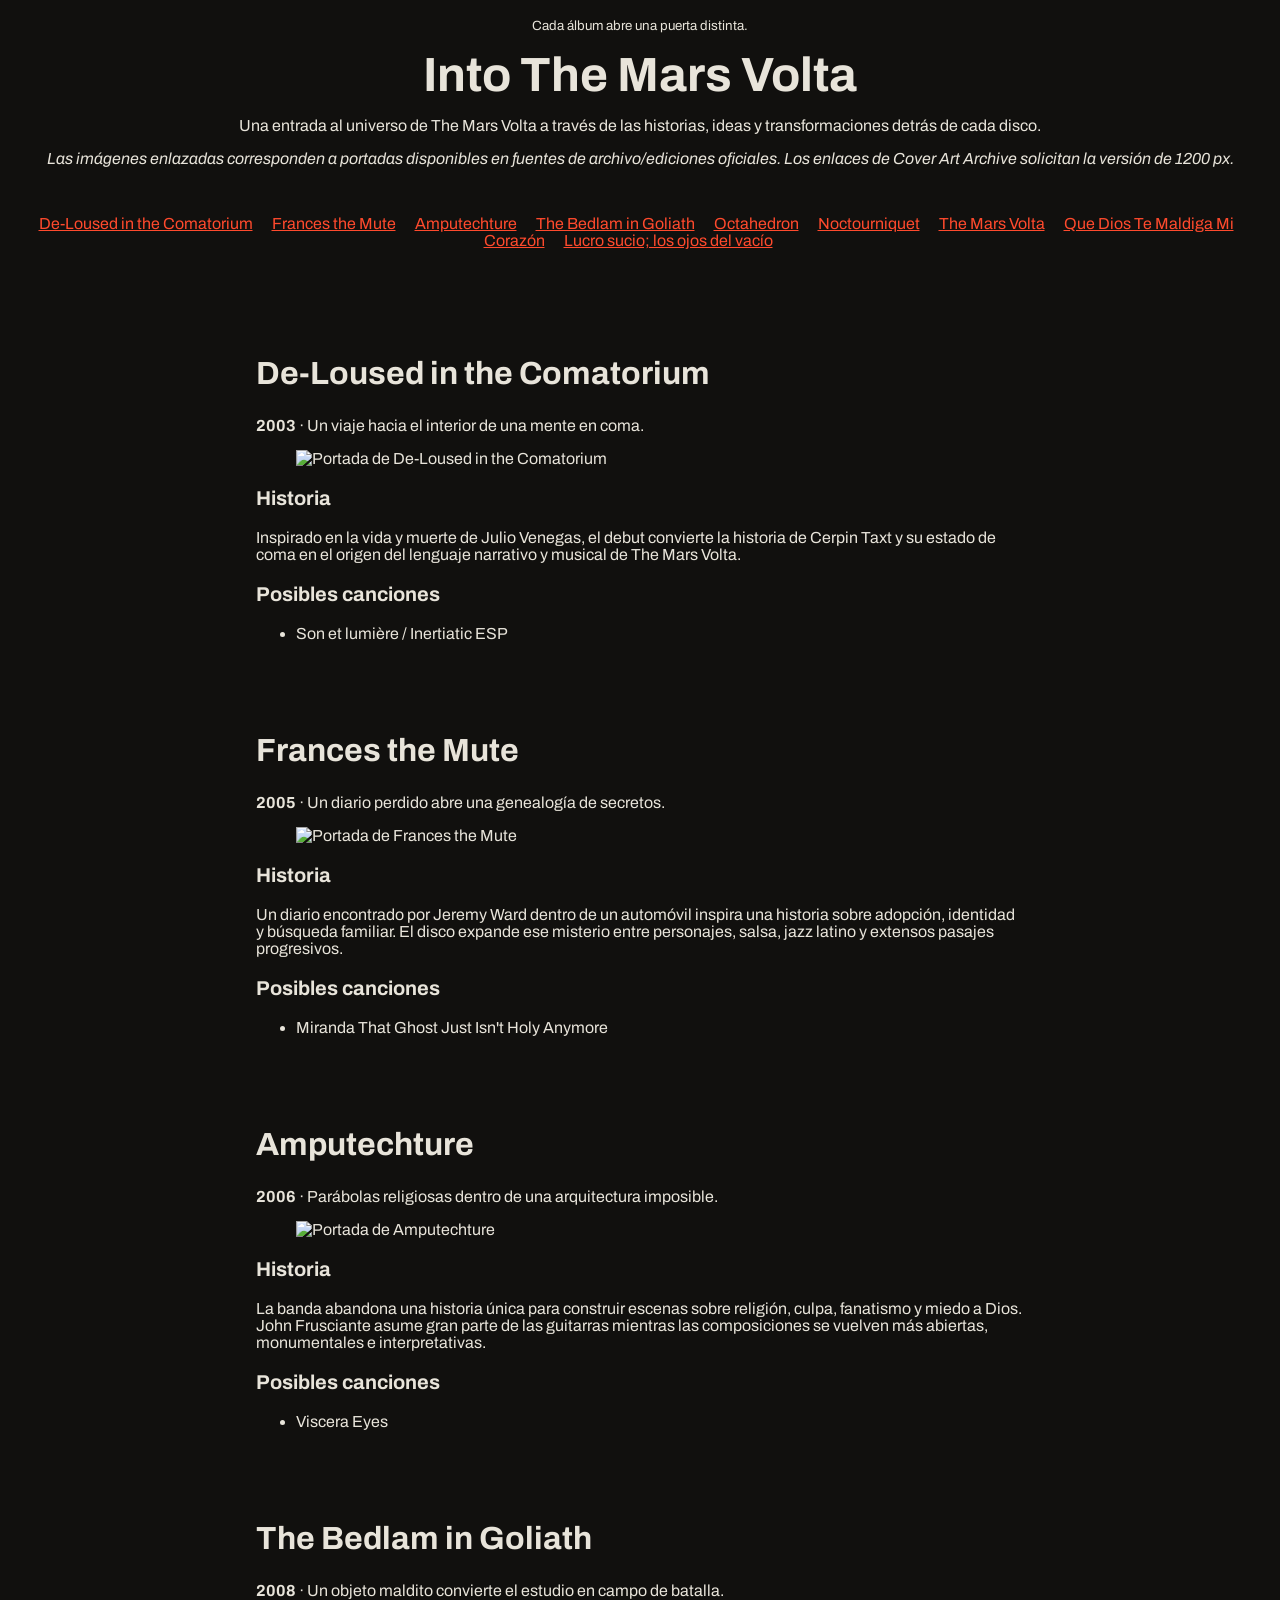
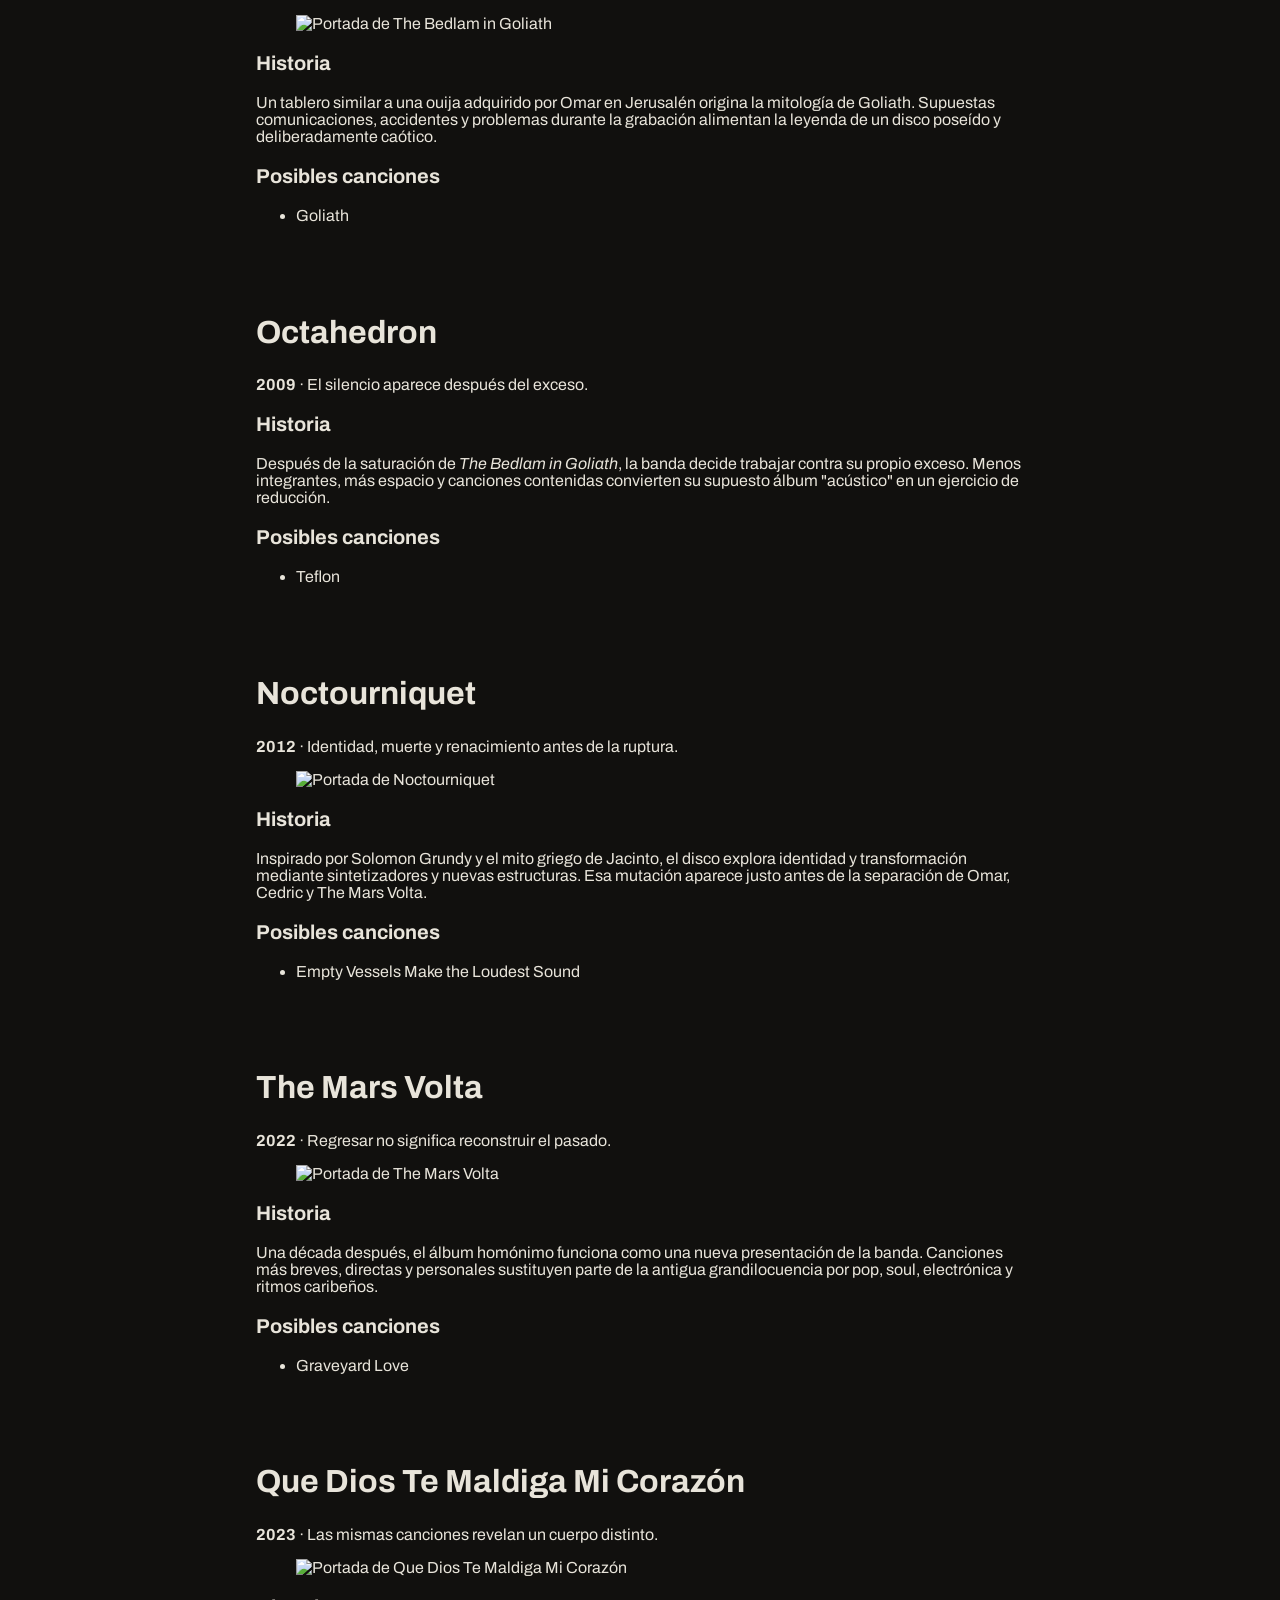
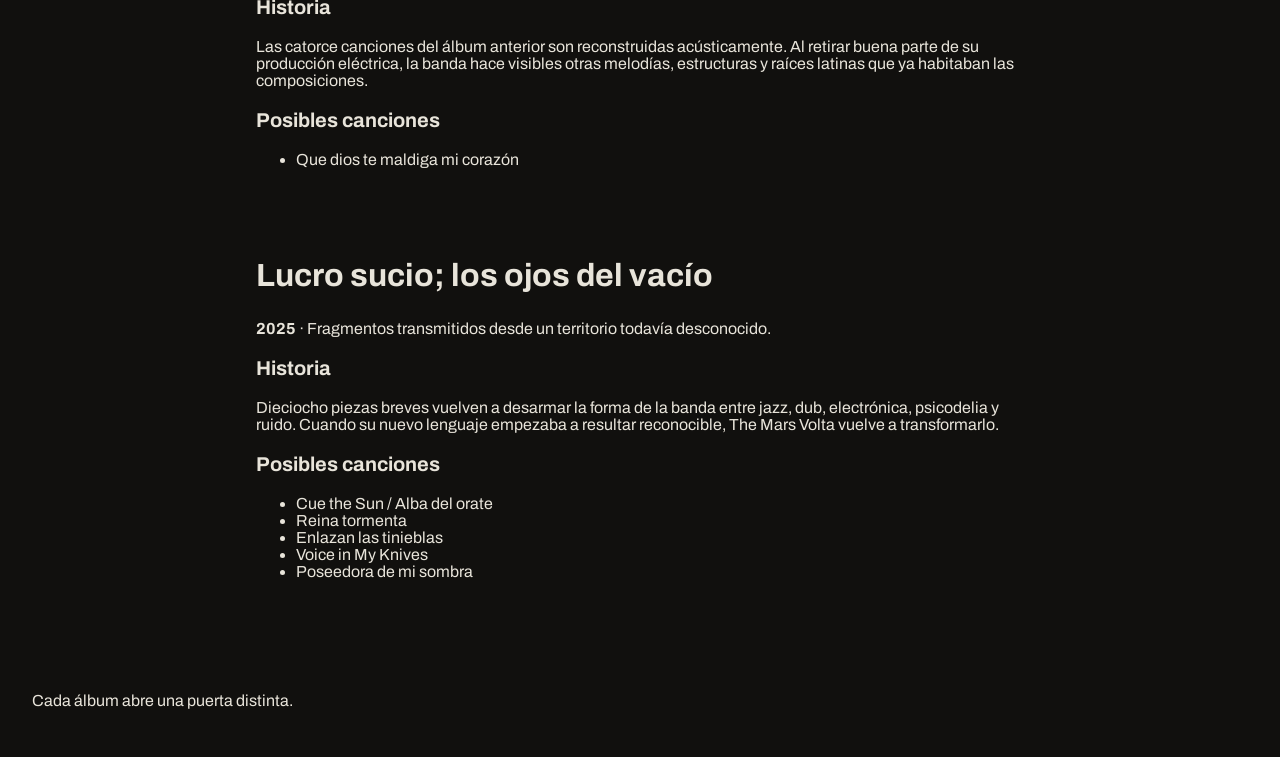
==== commit 6dba1d83: "Update fonts" ====
--- a/index.html
+++ b/index.html
@@ -6,11 +6,24 @@
     Contiene información sobre el documento.
     Aquí podemos definir metadata, título, favicon y archivos externos.
   -->
-
   <meta charset="UTF-8">
   <meta
     name="viewport"
     content="width=device-width, initial-scale=1.0"
+  >
+  <link rel="preconnect" href="https://fonts.googleapis.com">
+  <link rel="preconnect" href="https://fonts.gstatic.com" crossorigin>
+  <link
+    href="https://fonts.googleapis.com/css2?family=Archivo:wdth,wght@62..125,100..900&family=IBM+Plex+Mono:wght@400;500;600&display=swap"
+    rel="stylesheet"
+  >
+  <link
+    href="https://fonts.googleapis.com/css2?family=Cormorant+Garamond:ital,wght@0,400;0,600;1,400&family=Instrument+Sans:wdth,wght@75..100,400..700&display=swap"
+    rel="stylesheet"
+  >
+  <link
+    href="https://fonts.googleapis.com/css2?family=Archivo:wdth,wght@62..125,100..900&family=Space+Mono:ital,wght@0,400;0,700;1,400&display=swap"
+    rel="stylesheet"
   >
   <meta
     name="description"
--- a/css/style.css
+++ b/css/style.css
@@ -16,7 +16,10 @@
   --text: #E8E4DA;
   --accent: #FF4A2D;
 
-  --font-family-base: system-ui, Arial, Helvetica, sans-serif;
+  --font-family-base: "Archivo", Arial, Helvetica, sans-serif;
+  --font-secondary: "IBM Plex Mono", "Courier New", monospace;
+   --font-primary: "Archivo", Arial, Helvetica, sans-serif;
+  --font-secondary: "Space Mono", "Courier New", monospace;
 
   --font-size-body: 1rem;
   --font-size-h1: 3rem;
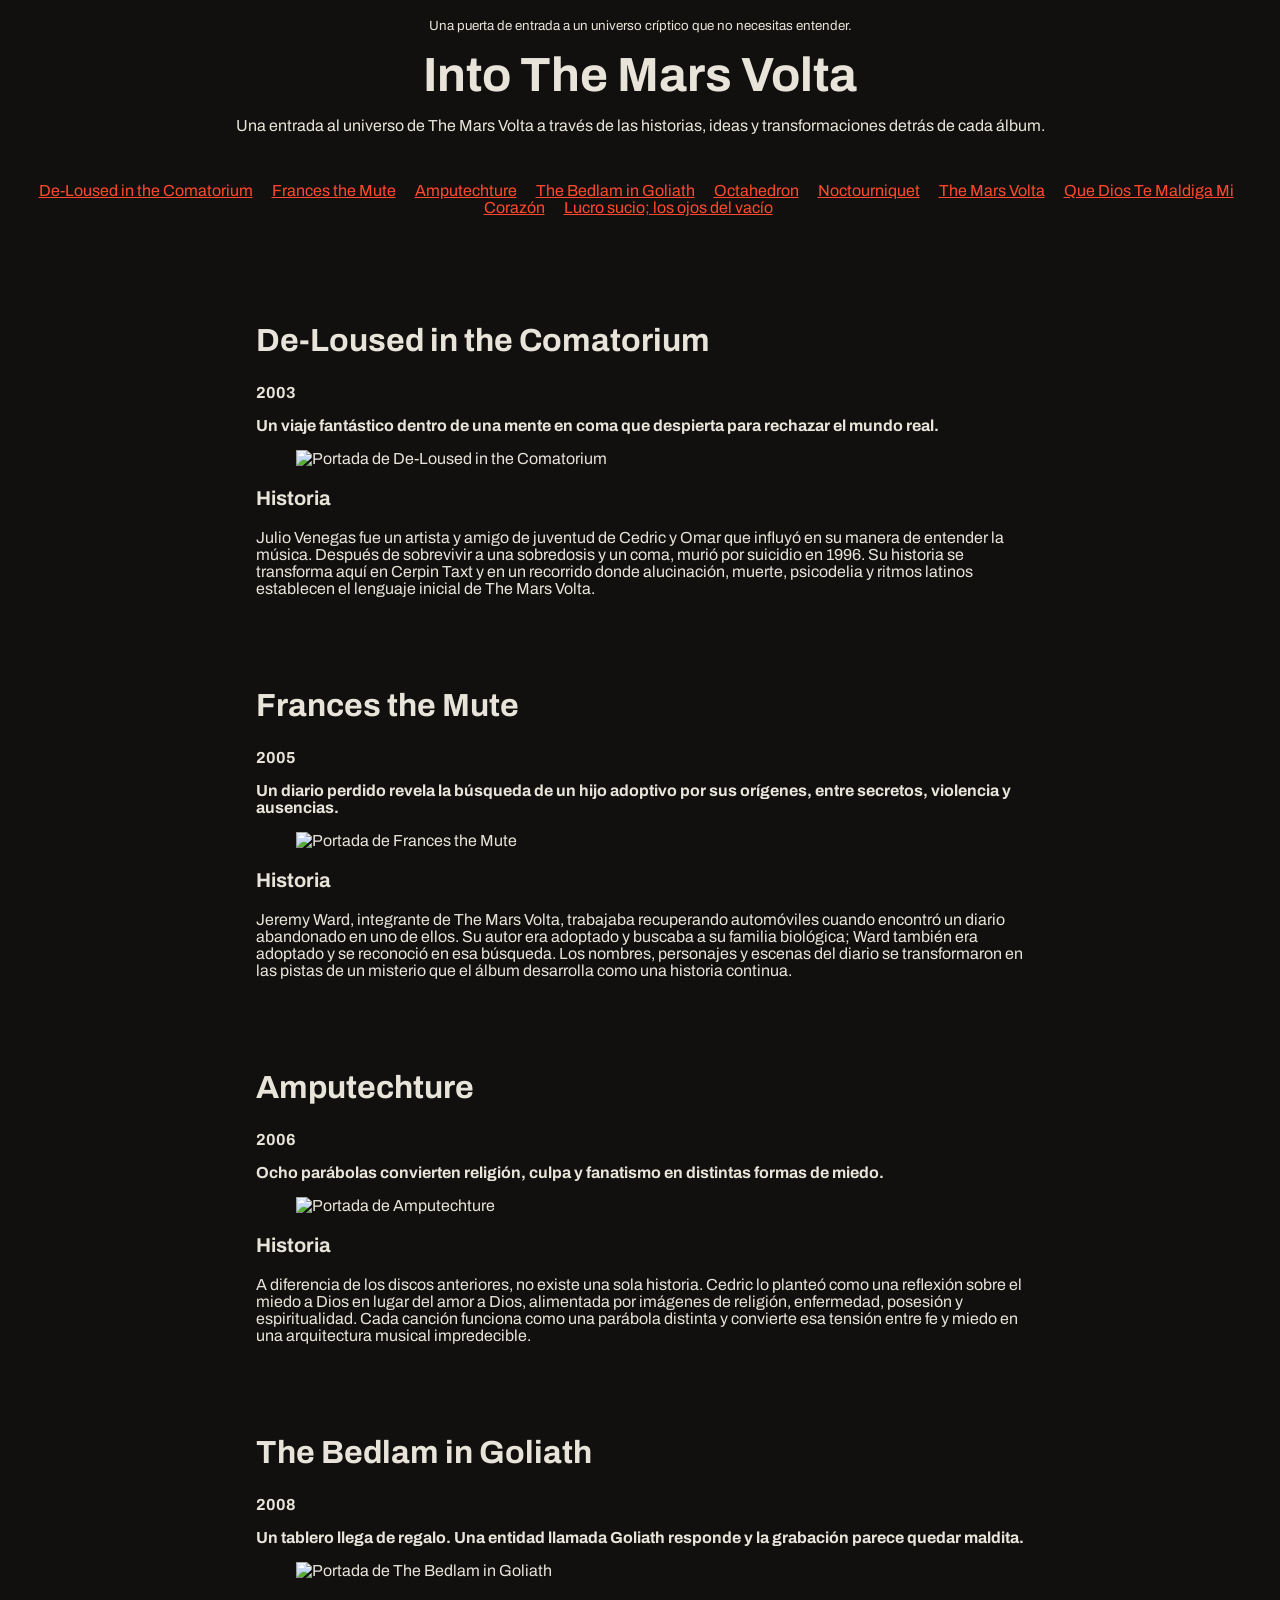
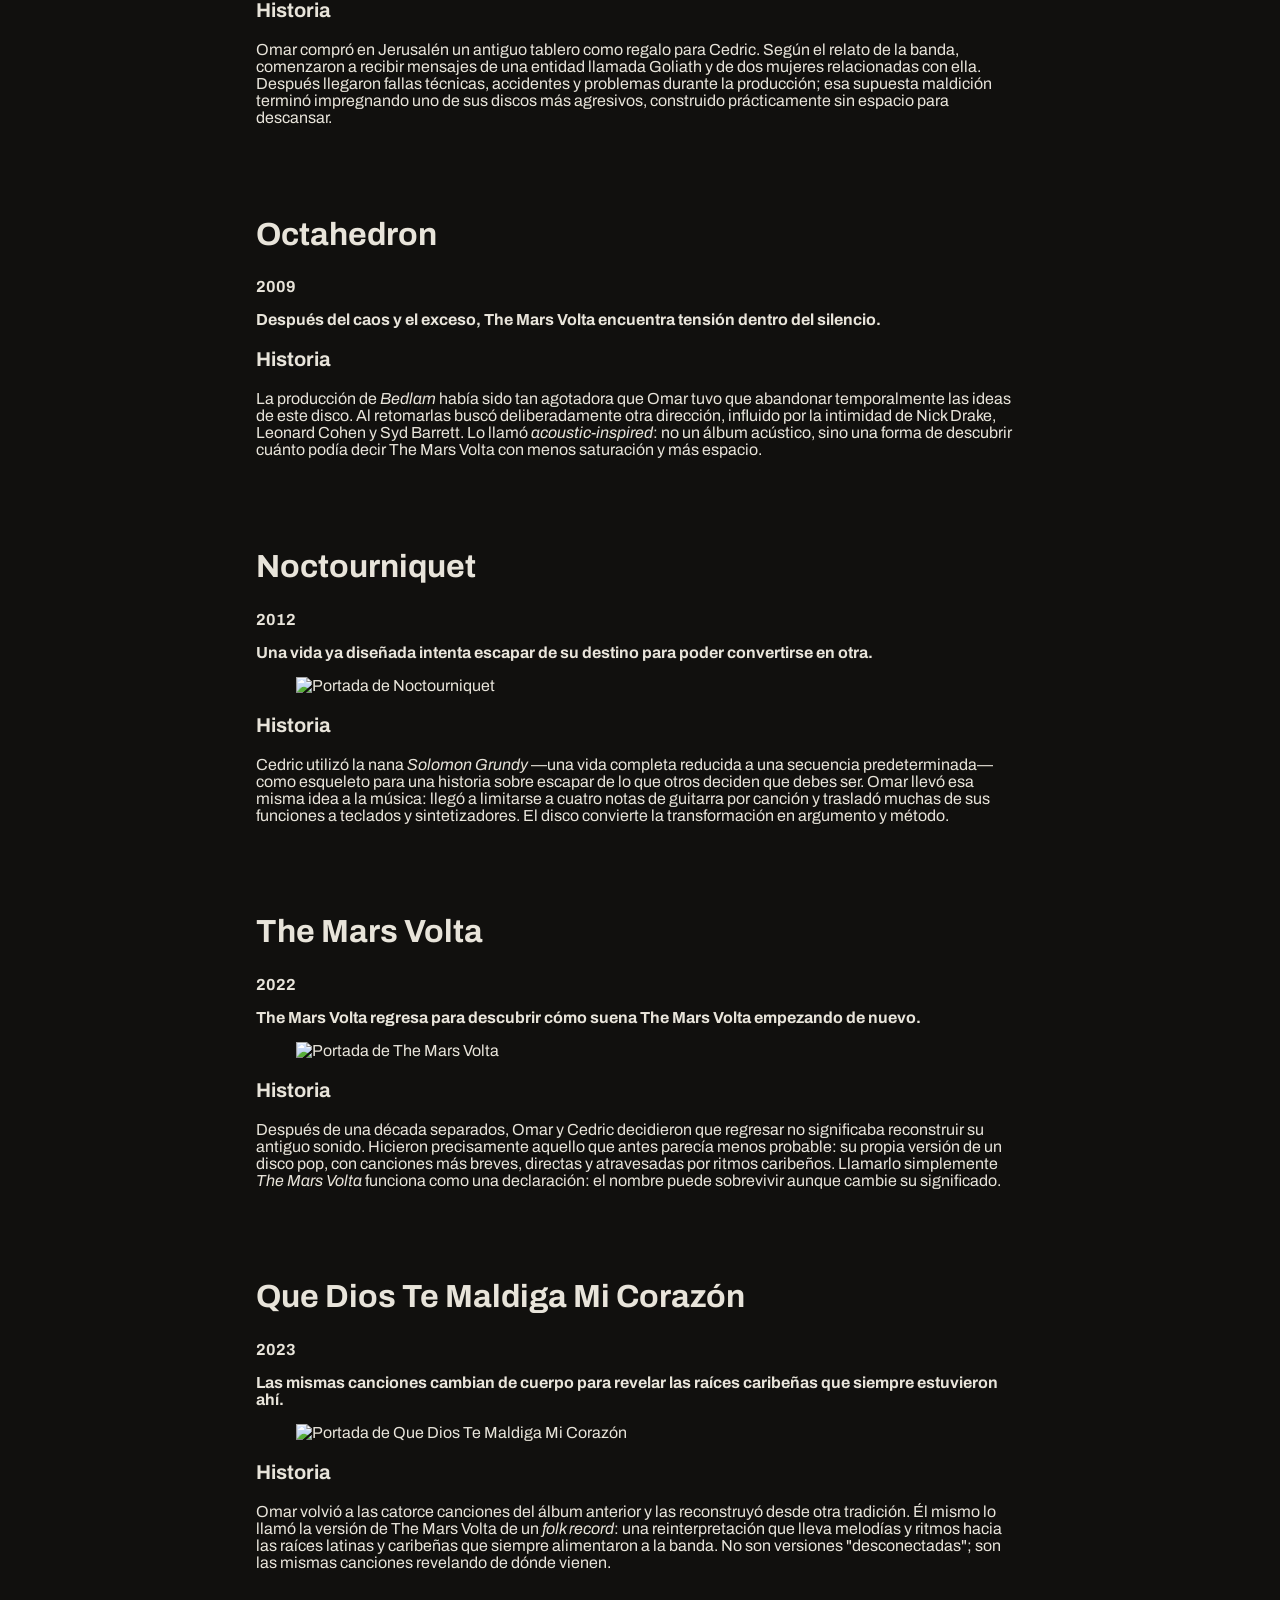
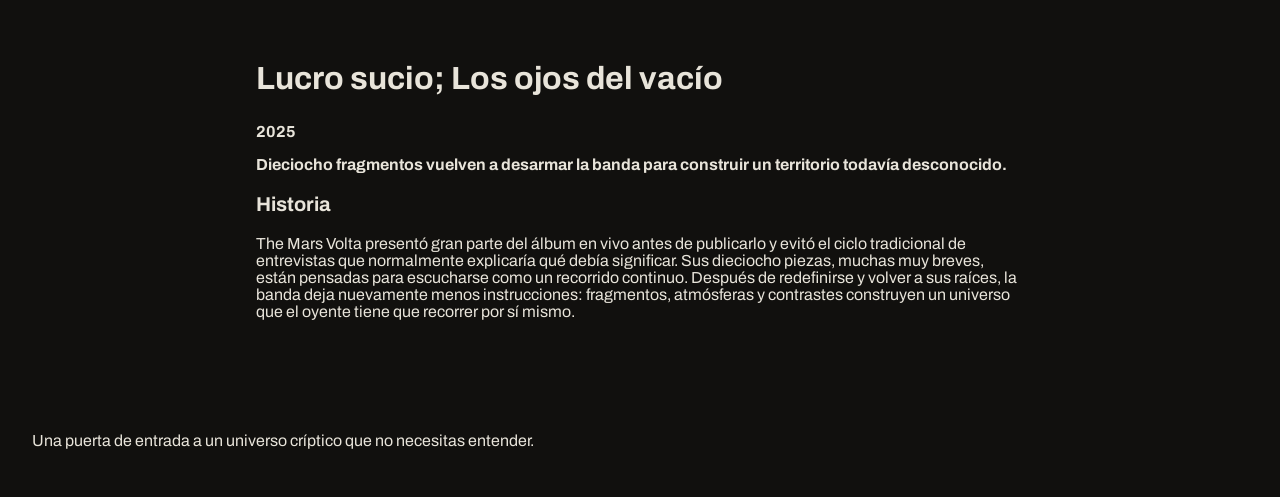
==== commit 016375f7: "Update index" ====
--- a/index.html
+++ b/index.html
@@ -27,7 +27,7 @@
   >
   <meta
     name="description"
-    content="Una entrada al universo de The Mars Volta a través de las historias, ideas y transformaciones detrás de cada disco."
+    content="Una entrada al universo de The Mars Volta a través de las historias, ideas y transformaciones detrás de cada álbum."
   >
   <title>Into The Mars Volta</title>
   <!-- Favicon -->
@@ -42,10 +42,9 @@
     Contenido introductorio del documento.
   -->
   <header>
-    <p><small>Cada álbum abre una puerta distinta.</small></p>
+    <p><small>Una puerta de entrada a un universo críptico que no necesitas entender.</small></p>
     <h1>Into The Mars Volta</h1>
-    <p>Una entrada al universo de The Mars Volta a través de las historias, ideas y transformaciones detrás de cada disco.</p>
-    <p><i>Las imágenes enlazadas corresponden a portadas disponibles en fuentes de archivo/ediciones oficiales. Los enlaces de Cover Art Archive solicitan la versión de 1200 px.</i></p>
+    <p>Una entrada al universo de The Mars Volta a través de las historias, ideas y transformaciones detrás de cada álbum.</p>
   </header>
   <!--
     NAV
@@ -72,126 +71,95 @@
 
     <section id="de-loused-in-the-comatorium">
       <h2>De-Loused in the Comatorium</h2>
-      <p><strong>2003</strong> · Un viaje hacia el interior de una mente en coma.</p>
+      <p><strong>2003</strong></p>
+      <p><strong>Un viaje fantástico dentro de una mente en coma que despierta para rechazar el mundo real.</strong></p>
       <figure>
         <img src="https://coverartarchive.org/release/78d49ab6-02fc-4542-8b3d-abdcb8838cb0/front-1200" alt="Portada de De-Loused in the Comatorium">
       </figure>
       <h3>Historia</h3>
-      <p>Inspirado en la vida y muerte de Julio Venegas, el debut convierte la historia de Cerpin Taxt y su estado de coma en el origen del lenguaje narrativo y musical de The Mars Volta.</p>
-      <h3>Posibles canciones</h3>
-      <ul>
-        <li>Son et lumière / Inertiatic ESP</li>
-      </ul>
+      <p>Julio Venegas fue un artista y amigo de juventud de Cedric y Omar que influyó en su manera de entender la música. Después de sobrevivir a una sobredosis y un coma, murió por suicidio en 1996. Su historia se transforma aquí en Cerpin Taxt y en un recorrido donde alucinación, muerte, psicodelia y ritmos latinos establecen el lenguaje inicial de The Mars Volta.</p>
     </section>
 
     <section id="frances-the-mute">
       <h2>Frances the Mute</h2>
-      <p><strong>2005</strong> · Un diario perdido abre una genealogía de secretos.</p>
+      <p><strong>2005</strong></p>
+      <p><strong>Un diario perdido revela la búsqueda de un hijo adoptivo por sus orígenes, entre secretos, violencia y ausencias.</strong></p>
       <figure>
         <img src="https://coverartarchive.org/release/e94419f0-b909-4f0b-8aa5-0489fcb093c4/front-1200" alt="Portada de Frances the Mute">
       </figure>
       <h3>Historia</h3>
-      <p>Un diario encontrado por Jeremy Ward dentro de un automóvil inspira una historia sobre adopción, identidad y búsqueda familiar. El disco expande ese misterio entre personajes, salsa, jazz latino y extensos pasajes progresivos.</p>
-      <h3>Posibles canciones</h3>
-      <ul>
-        <li>Miranda That Ghost Just Isn't Holy Anymore</li>
-      </ul>
+      <p>Jeremy Ward, integrante de The Mars Volta, trabajaba recuperando automóviles cuando encontró un diario abandonado en uno de ellos. Su autor era adoptado y buscaba a su familia biológica; Ward también era adoptado y se reconoció en esa búsqueda. Los nombres, personajes y escenas del diario se transformaron en las pistas de un misterio que el álbum desarrolla como una historia continua.</p>
     </section>
 
     <section id="amputechture">
       <h2>Amputechture</h2>
-      <p><strong>2006</strong> · Parábolas religiosas dentro de una arquitectura imposible.</p>
+      <p><strong>2006</strong></p>
+      <p><strong>Ocho parábolas convierten religión, culpa y fanatismo en distintas formas de miedo.</strong></p>
       <figure>
         <img src="https://coverartarchive.org/release/d9d9cb46-102c-4395-97f3-7279949af4a7/front-1200" alt="Portada de Amputechture">
       </figure>
       <h3>Historia</h3>
-      <p>La banda abandona una historia única para construir escenas sobre religión, culpa, fanatismo y miedo a Dios. John Frusciante asume gran parte de las guitarras mientras las composiciones se vuelven más abiertas, monumentales e interpretativas.</p>
-      <h3>Posibles canciones</h3>
-      <ul>
-        <li>Viscera Eyes</li>
-      </ul>
+      <p>A diferencia de los discos anteriores, no existe una sola historia. Cedric lo planteó como una reflexión sobre el miedo a Dios en lugar del amor a Dios, alimentada por imágenes de religión, enfermedad, posesión y espiritualidad. Cada canción funciona como una parábola distinta y convierte esa tensión entre fe y miedo en una arquitectura musical impredecible.</p>
     </section>
 
     <section id="the-bedlam-in-goliath">
       <h2>The Bedlam in Goliath</h2>
-      <p><strong>2008</strong> · Un objeto maldito convierte el estudio en campo de batalla.</p>
+      <p><strong>2008</strong></p>
+      <p><strong>Un tablero llega de regalo. Una entidad llamada Goliath responde y la grabación parece quedar maldita.</strong></p>
       <figure>
         <img src="https://coverartarchive.org/release/b83f9f2b-1fa9-37e7-b040-b8626b7ee498/front-1200" alt="Portada de The Bedlam in Goliath">
       </figure>
       <h3>Historia</h3>
-      <p>Un tablero similar a una ouija adquirido por Omar en Jerusalén origina la mitología de Goliath. Supuestas comunicaciones, accidentes y problemas durante la grabación alimentan la leyenda de un disco poseído y deliberadamente caótico.</p>
-      <h3>Posibles canciones</h3>
-      <ul>
-        <li>Goliath</li>
-      </ul>
+      <p>Omar compró en Jerusalén un antiguo tablero como regalo para Cedric. Según el relato de la banda, comenzaron a recibir mensajes de una entidad llamada Goliath y de dos mujeres relacionadas con ella. Después llegaron fallas técnicas, accidentes y problemas durante la producción; esa supuesta maldición terminó impregnando uno de sus discos más agresivos, construido prácticamente sin espacio para descansar.</p>
     </section>
 
     <section id="octahedron">
       <h2>Octahedron</h2>
-      <p><strong>2009</strong> · El silencio aparece después del exceso.</p>
+      <p><strong>2009</strong></p>
+      <p><strong>Después del caos y el exceso, The Mars Volta encuentra tensión dentro del silencio.</strong></p>
       <h3>Historia</h3>
-      <p>Después de la saturación de <i>The Bedlam in Goliath</i>, la banda decide trabajar contra su propio exceso. Menos integrantes, más espacio y canciones contenidas convierten su supuesto álbum "acústico" en un ejercicio de reducción.</p>
-      <h3>Posibles canciones</h3>
-      <ul>
-        <li>Teflon</li>
-      </ul>
+      <p>La producción de <i>Bedlam</i> había sido tan agotadora que Omar tuvo que abandonar temporalmente las ideas de este disco. Al retomarlas buscó deliberadamente otra dirección, influido por la intimidad de Nick Drake, Leonard Cohen y Syd Barrett. Lo llamó <i>acoustic-inspired</i>: no un álbum acústico, sino una forma de descubrir cuánto podía decir The Mars Volta con menos saturación y más espacio.</p>
     </section>
 
     <section id="noctourniquet">
       <h2>Noctourniquet</h2>
-      <p><strong>2012</strong> · Identidad, muerte y renacimiento antes de la ruptura.</p>
+      <p><strong>2012</strong></p>
+      <p><strong>Una vida ya diseñada intenta escapar de su destino para poder convertirse en otra.</strong></p>
       <figure>
         <img src="https://coverartarchive.org/release/1aaa76ad-87c9-42d4-a49b-c34a76dc8054/front-1200" alt="Portada de Noctourniquet">
       </figure>
       <h3>Historia</h3>
-      <p>Inspirado por Solomon Grundy y el mito griego de Jacinto, el disco explora identidad y transformación mediante sintetizadores y nuevas estructuras. Esa mutación aparece justo antes de la separación de Omar, Cedric y The Mars Volta.</p>
-      <h3>Posibles canciones</h3>
-      <ul>
-        <li>Empty Vessels Make the Loudest Sound</li>
-      </ul>
+      <p>Cedric utilizó la nana <i>Solomon Grundy</i> —una vida completa reducida a una secuencia predeterminada— como esqueleto para una historia sobre escapar de lo que otros deciden que debes ser. Omar llevó esa misma idea a la música: llegó a limitarse a cuatro notas de guitarra por canción y trasladó muchas de sus funciones a teclados y sintetizadores. El disco convierte la transformación en argumento y método.</p>
     </section>
 
     <section id="the-mars-volta">
       <h2>The Mars Volta</h2>
-      <p><strong>2022</strong> · Regresar no significa reconstruir el pasado.</p>
+      <p><strong>2022</strong></p>
+      <p><strong>The Mars Volta regresa para descubrir cómo suena The Mars Volta empezando de nuevo.</strong></p>
       <figure>
         <img src="https://coverartarchive.org/release/a3668e48-5548-4739-89c8-37fc8dabdcba/front-1200" alt="Portada de The Mars Volta">
       </figure>
       <h3>Historia</h3>
-      <p>Una década después, el álbum homónimo funciona como una nueva presentación de la banda. Canciones más breves, directas y personales sustituyen parte de la antigua grandilocuencia por pop, soul, electrónica y ritmos caribeños.</p>
-      <h3>Posibles canciones</h3>
-      <ul>
-        <li>Graveyard Love</li>
-      </ul>
+      <p>Después de una década separados, Omar y Cedric decidieron que regresar no significaba reconstruir su antiguo sonido. Hicieron precisamente aquello que antes parecía menos probable: su propia versión de un disco pop, con canciones más breves, directas y atravesadas por ritmos caribeños. Llamarlo simplemente <i>The Mars Volta</i> funciona como una declaración: el nombre puede sobrevivir aunque cambie su significado.</p>
     </section>
 
     <section id="que-dios-te-maldiga-mi-corazon">
       <h2>Que Dios Te Maldiga Mi Corazón</h2>
-      <p><strong>2023</strong> · Las mismas canciones revelan un cuerpo distinto.</p>
+      <p><strong>2023</strong></p>
+      <p><strong>Las mismas canciones cambian de cuerpo para revelar las raíces caribeñas que siempre estuvieron ahí.</strong></p>
       <figure>
         <img src="https://coverartarchive.org/release/405d9b8d-6ea8-4810-8b5a-782fc3b927c5/front-1200" alt="Portada de Que Dios Te Maldiga Mi Corazón">
       </figure>
       <h3>Historia</h3>
-      <p>Las catorce canciones del álbum anterior son reconstruidas acústicamente. Al retirar buena parte de su producción eléctrica, la banda hace visibles otras melodías, estructuras y raíces latinas que ya habitaban las composiciones.</p>
-      <h3>Posibles canciones</h3>
-      <ul>
-        <li>Que dios te maldiga mi corazón</li>
-      </ul>
+      <p>Omar volvió a las catorce canciones del álbum anterior y las reconstruyó desde otra tradición. Él mismo lo llamó la versión de The Mars Volta de un <i>folk record</i>: una reinterpretación que lleva melodías y ritmos hacia las raíces latinas y caribeñas que siempre alimentaron a la banda. No son versiones "desconectadas"; son las mismas canciones revelando de dónde vienen.</p>
     </section>
 
     <section id="lucro-sucio-los-ojos-del-vacio">
-      <h2>Lucro sucio; los ojos del vacío</h2>
-      <p><strong>2025</strong> · Fragmentos transmitidos desde un territorio todavía desconocido.</p>
+      <h2>Lucro sucio; Los ojos del vacío</h2>
+      <p><strong>2025</strong></p>
+      <p><strong>Dieciocho fragmentos vuelven a desarmar la banda para construir un territorio todavía desconocido.</strong></p>
       <h3>Historia</h3>
-      <p>Dieciocho piezas breves vuelven a desarmar la forma de la banda entre jazz, dub, electrónica, psicodelia y ruido. Cuando su nuevo lenguaje empezaba a resultar reconocible, The Mars Volta vuelve a transformarlo.</p>
-      <h3>Posibles canciones</h3>
-      <ul>
-        <li>Cue the Sun / Alba del orate</li>
-        <li>Reina tormenta</li>
-        <li>Enlazan las tinieblas</li>
-        <li>Voice in My Knives</li>
-        <li>Poseedora de mi sombra</li>
-      </ul>
+      <p>The Mars Volta presentó gran parte del álbum en vivo antes de publicarlo y evitó el ciclo tradicional de entrevistas que normalmente explicaría qué debía significar. Sus dieciocho piezas, muchas muy breves, están pensadas para escucharse como un recorrido continuo. Después de redefinirse y volver a sus raíces, la banda deja nuevamente menos instrucciones: fragmentos, atmósferas y contrastes construyen un universo que el oyente tiene que recorrer por sí mismo.</p>
     </section>
 
   </main>
@@ -202,7 +170,7 @@
   -->
   <footer>
 
-    <p>Cada álbum abre una puerta distinta.</p>
+    <p>Una puerta de entrada a un universo críptico que no necesitas entender.</p>
 
   </footer>
 
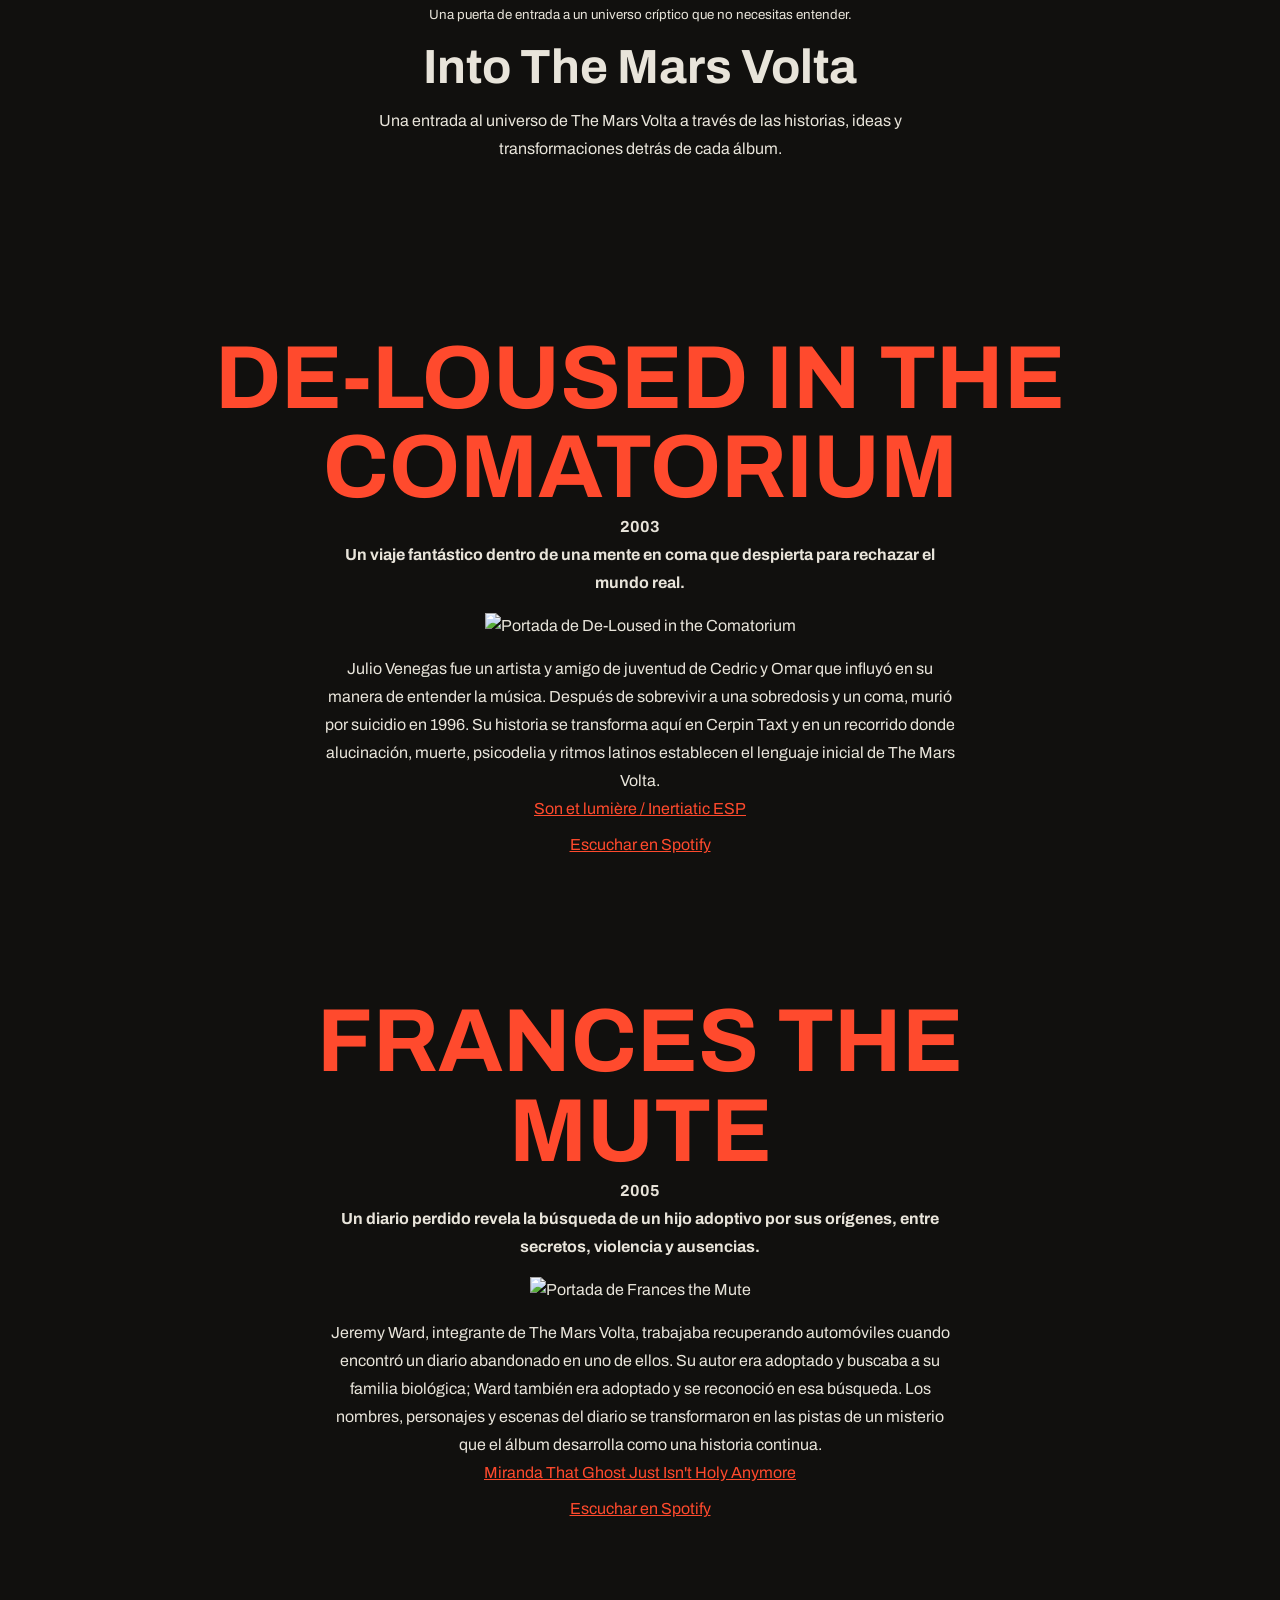
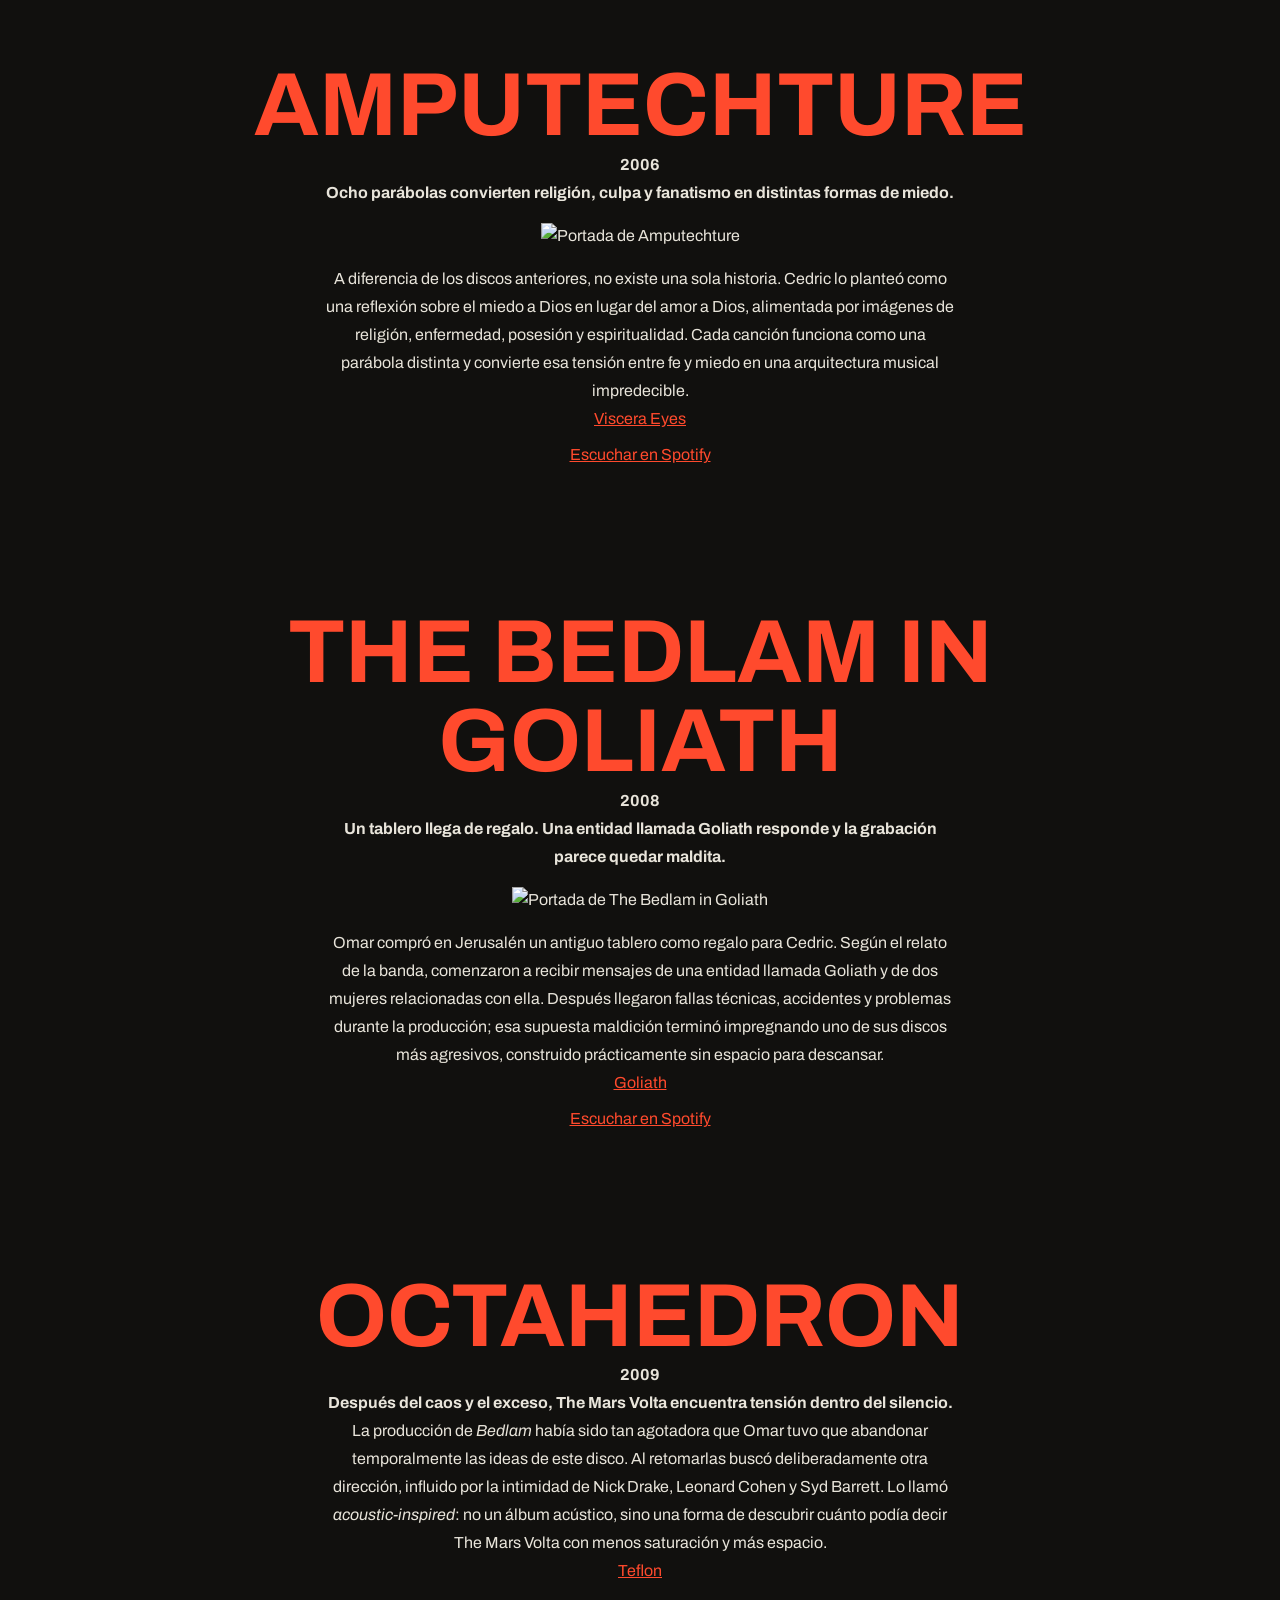
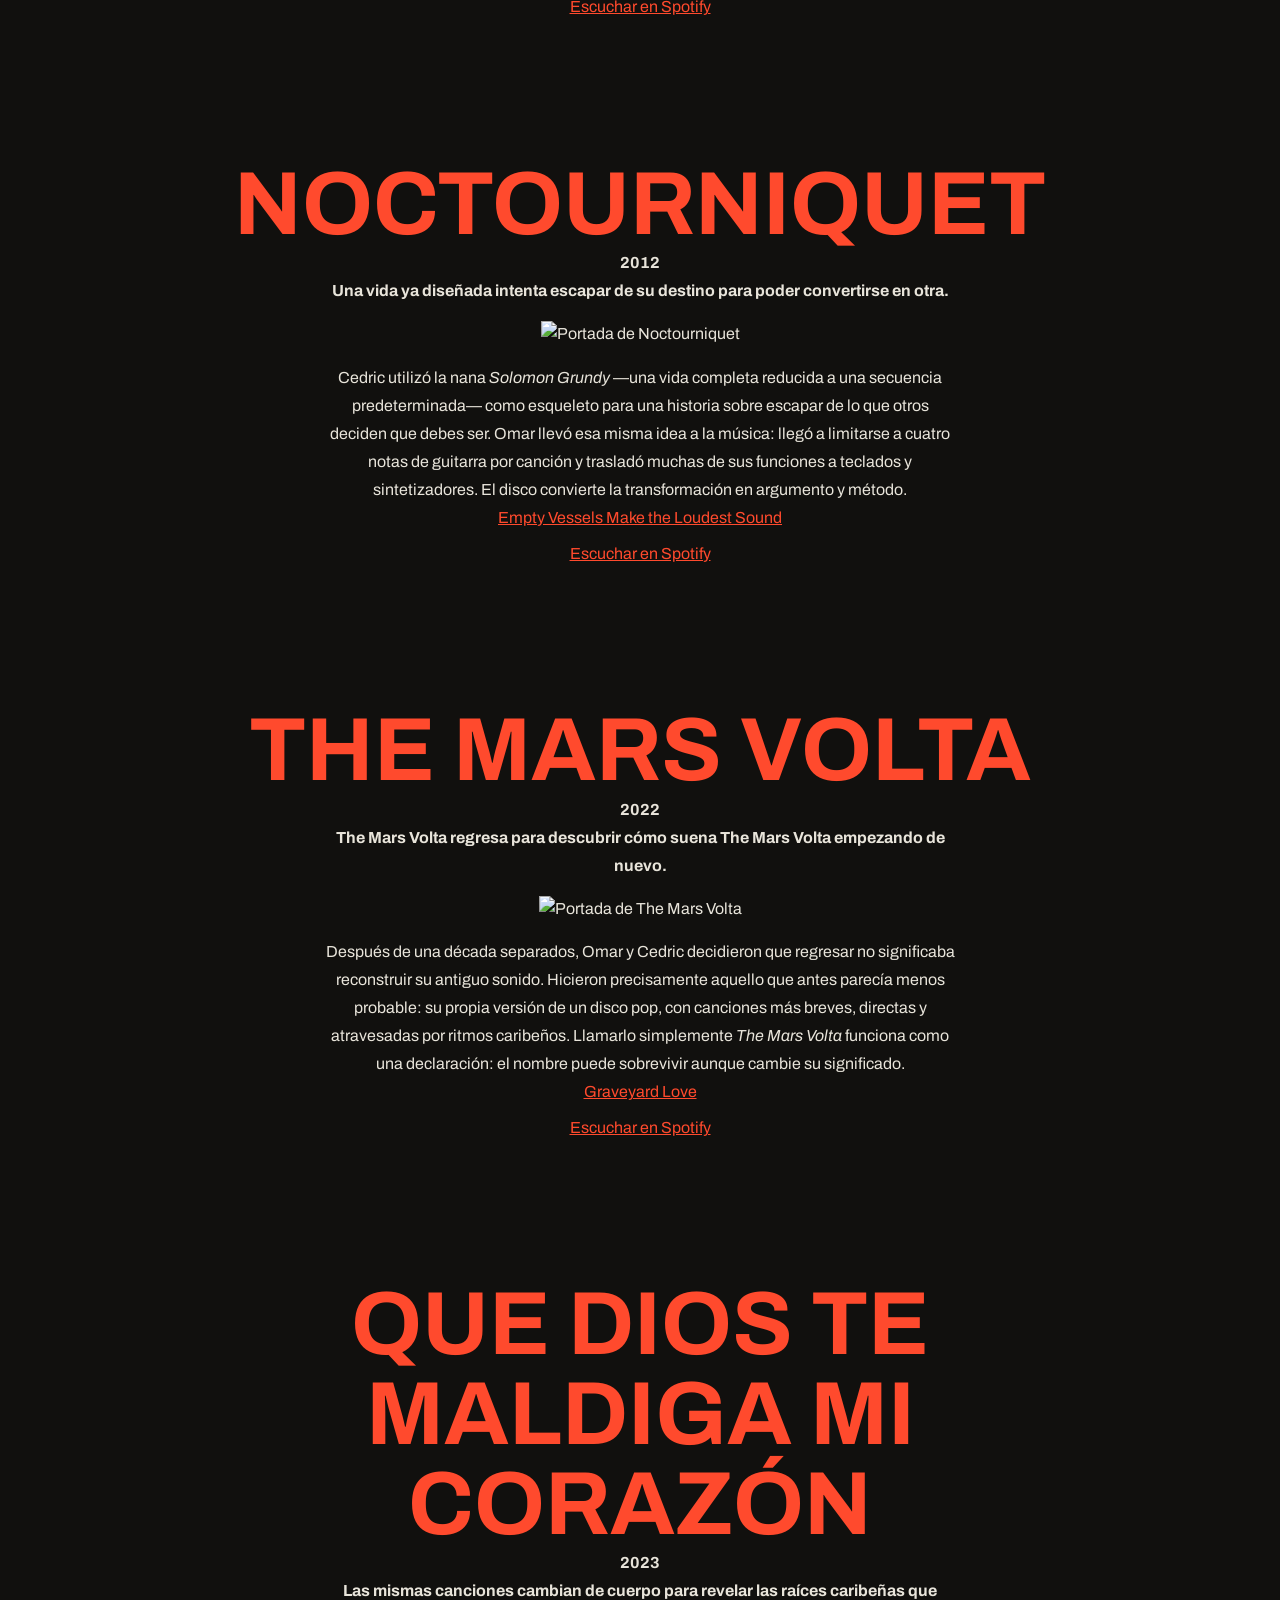
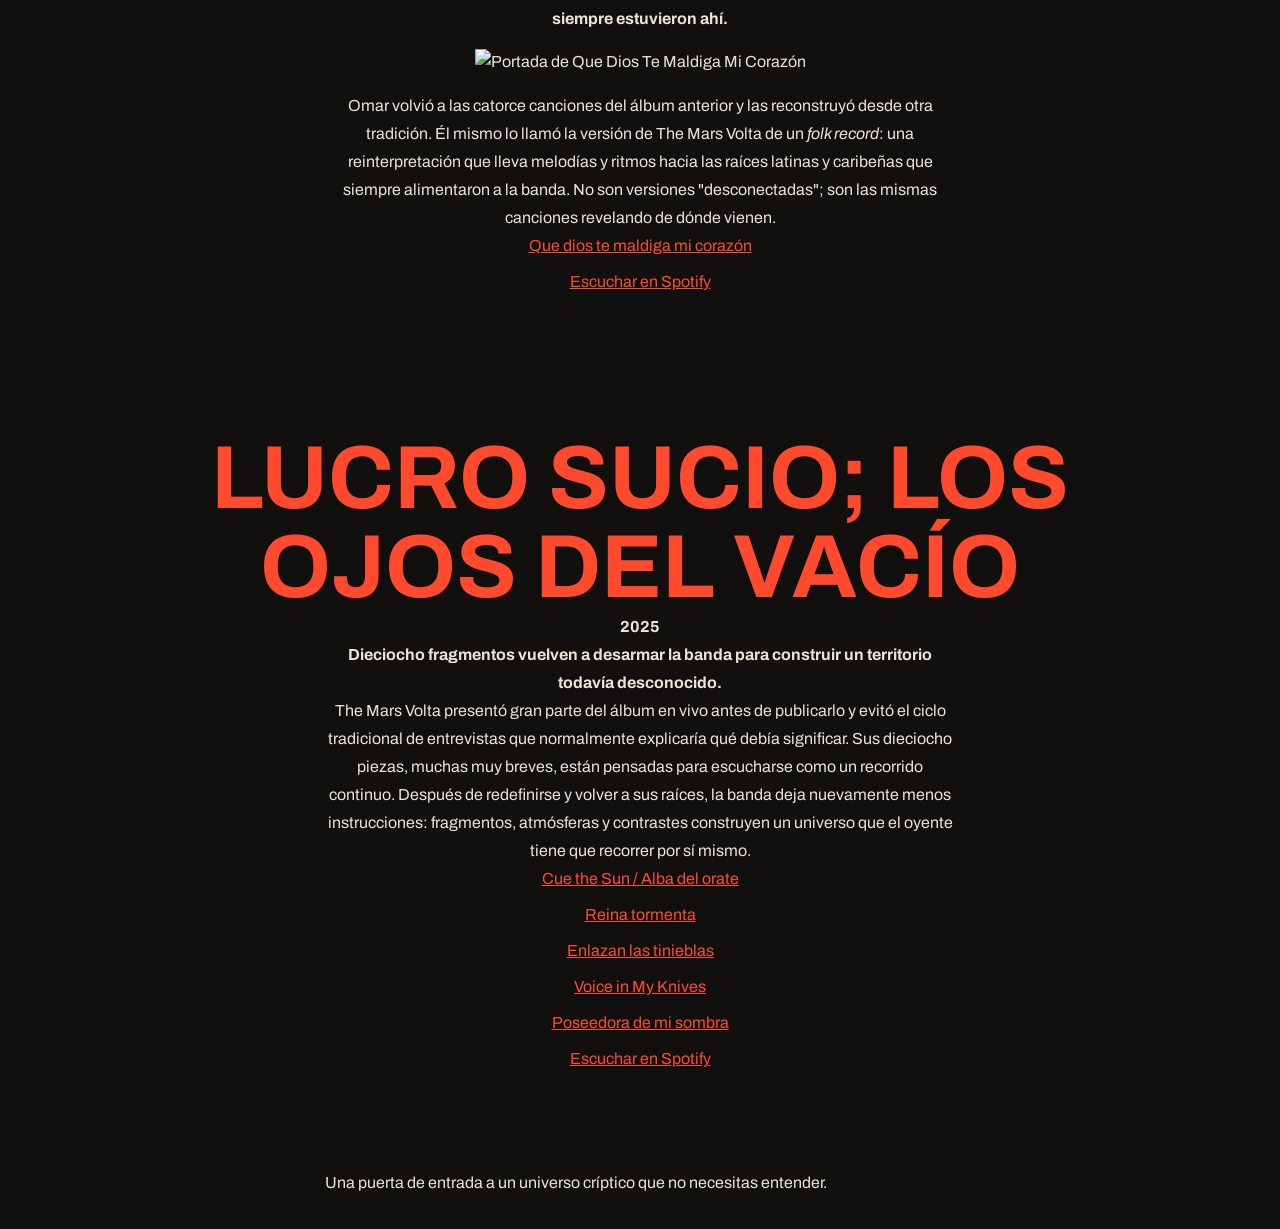
==== commit 630c746a: "Update styling" ====
--- a/index.html
+++ b/index.html
@@ -46,22 +46,6 @@
     <h1>Into The Mars Volta</h1>
     <p>Una entrada al universo de The Mars Volta a través de las historias, ideas y transformaciones detrás de cada álbum.</p>
   </header>
-  <!--
-    NAV
-    Contiene enlaces principales de navegación.
-  -->
-  <nav>
-    <a href="#de-loused-in-the-comatorium">De-Loused in the Comatorium</a>
-    <a href="#frances-the-mute">Frances the Mute</a>
-    <a href="#amputechture">Amputechture</a>
-    <a href="#the-bedlam-in-goliath">The Bedlam in Goliath</a>
-    <a href="#octahedron">Octahedron</a>
-    <a href="#noctourniquet">Noctourniquet</a>
-    <a href="#the-mars-volta">The Mars Volta</a>
-    <a href="#que-dios-te-maldiga-mi-corazon">Que Dios Te Maldiga Mi Corazón</a>
-    <a href="#lucro-sucio-los-ojos-del-vacio">Lucro sucio; los ojos del vacío</a>
-  </nav>
-
 
   <!--
     MAIN
@@ -76,8 +60,11 @@
       <figure>
         <img src="https://coverartarchive.org/release/78d49ab6-02fc-4542-8b3d-abdcb8838cb0/front-1200" alt="Portada de De-Loused in the Comatorium">
       </figure>
-      <h3>Historia</h3>
       <p>Julio Venegas fue un artista y amigo de juventud de Cedric y Omar que influyó en su manera de entender la música. Después de sobrevivir a una sobredosis y un coma, murió por suicidio en 1996. Su historia se transforma aquí en Cerpin Taxt y en un recorrido donde alucinación, muerte, psicodelia y ritmos latinos establecen el lenguaje inicial de The Mars Volta.</p>
+      <ul class="enlaces-album">
+        <li><a href="https://www.setlist.fm/search?query=Son+et+lumi%C3%A8re+Inertiatic+ESP" target="_blank" rel="noopener">Son et lumière / Inertiatic ESP</a></li>
+      </ul>
+      <p><a href="https://open.spotify.com/search/De-Loused%20in%20the%20Comatorium%20The%20Mars%20Volta" target="_blank" rel="noopener">Escuchar en Spotify</a></p>
     </section>
 
     <section id="frances-the-mute">
@@ -87,8 +74,11 @@
       <figure>
         <img src="https://coverartarchive.org/release/e94419f0-b909-4f0b-8aa5-0489fcb093c4/front-1200" alt="Portada de Frances the Mute">
       </figure>
-      <h3>Historia</h3>
       <p>Jeremy Ward, integrante de The Mars Volta, trabajaba recuperando automóviles cuando encontró un diario abandonado en uno de ellos. Su autor era adoptado y buscaba a su familia biológica; Ward también era adoptado y se reconoció en esa búsqueda. Los nombres, personajes y escenas del diario se transformaron en las pistas de un misterio que el álbum desarrolla como una historia continua.</p>
+      <ul class="enlaces-album">
+        <li><a href="https://www.setlist.fm/search?query=Miranda+That+Ghost+Just+Isnt+Holy+Anymore" target="_blank" rel="noopener">Miranda That Ghost Just Isn't Holy Anymore</a></li>
+      </ul>
+      <p><a href="https://open.spotify.com/search/Frances%20the%20Mute%20The%20Mars%20Volta" target="_blank" rel="noopener">Escuchar en Spotify</a></p>
     </section>
 
     <section id="amputechture">
@@ -98,8 +88,11 @@
       <figure>
         <img src="https://coverartarchive.org/release/d9d9cb46-102c-4395-97f3-7279949af4a7/front-1200" alt="Portada de Amputechture">
       </figure>
-      <h3>Historia</h3>
       <p>A diferencia de los discos anteriores, no existe una sola historia. Cedric lo planteó como una reflexión sobre el miedo a Dios en lugar del amor a Dios, alimentada por imágenes de religión, enfermedad, posesión y espiritualidad. Cada canción funciona como una parábola distinta y convierte esa tensión entre fe y miedo en una arquitectura musical impredecible.</p>
+      <ul class="enlaces-album">
+        <li><a href="https://www.setlist.fm/search?query=Viscera+Eyes" target="_blank" rel="noopener">Viscera Eyes</a></li>
+      </ul>
+      <p><a href="https://open.spotify.com/search/Amputechture%20The%20Mars%20Volta" target="_blank" rel="noopener">Escuchar en Spotify</a></p>
     </section>
 
     <section id="the-bedlam-in-goliath">
@@ -109,16 +102,22 @@
       <figure>
         <img src="https://coverartarchive.org/release/b83f9f2b-1fa9-37e7-b040-b8626b7ee498/front-1200" alt="Portada de The Bedlam in Goliath">
       </figure>
-      <h3>Historia</h3>
       <p>Omar compró en Jerusalén un antiguo tablero como regalo para Cedric. Según el relato de la banda, comenzaron a recibir mensajes de una entidad llamada Goliath y de dos mujeres relacionadas con ella. Después llegaron fallas técnicas, accidentes y problemas durante la producción; esa supuesta maldición terminó impregnando uno de sus discos más agresivos, construido prácticamente sin espacio para descansar.</p>
+      <ul class="enlaces-album">
+        <li><a href="https://www.setlist.fm/search?query=Goliath" target="_blank" rel="noopener">Goliath</a></li>
+      </ul>
+      <p><a href="https://open.spotify.com/search/The%20Bedlam%20in%20Goliath%20The%20Mars%20Volta" target="_blank" rel="noopener">Escuchar en Spotify</a></p>
     </section>
 
     <section id="octahedron">
       <h2>Octahedron</h2>
       <p><strong>2009</strong></p>
       <p><strong>Después del caos y el exceso, The Mars Volta encuentra tensión dentro del silencio.</strong></p>
-      <h3>Historia</h3>
       <p>La producción de <i>Bedlam</i> había sido tan agotadora que Omar tuvo que abandonar temporalmente las ideas de este disco. Al retomarlas buscó deliberadamente otra dirección, influido por la intimidad de Nick Drake, Leonard Cohen y Syd Barrett. Lo llamó <i>acoustic-inspired</i>: no un álbum acústico, sino una forma de descubrir cuánto podía decir The Mars Volta con menos saturación y más espacio.</p>
+      <ul class="enlaces-album">
+        <li><a href="https://www.setlist.fm/search?query=Teflon" target="_blank" rel="noopener">Teflon</a></li>
+      </ul>
+      <p><a href="https://open.spotify.com/search/Octahedron%20The%20Mars%20Volta" target="_blank" rel="noopener">Escuchar en Spotify</a></p>
     </section>
 
     <section id="noctourniquet">
@@ -128,8 +127,11 @@
       <figure>
         <img src="https://coverartarchive.org/release/1aaa76ad-87c9-42d4-a49b-c34a76dc8054/front-1200" alt="Portada de Noctourniquet">
       </figure>
-      <h3>Historia</h3>
       <p>Cedric utilizó la nana <i>Solomon Grundy</i> —una vida completa reducida a una secuencia predeterminada— como esqueleto para una historia sobre escapar de lo que otros deciden que debes ser. Omar llevó esa misma idea a la música: llegó a limitarse a cuatro notas de guitarra por canción y trasladó muchas de sus funciones a teclados y sintetizadores. El disco convierte la transformación en argumento y método.</p>
+      <ul class="enlaces-album">
+        <li><a href="https://www.setlist.fm/search?query=Empty+Vessels+Make+the+Loudest+Sound" target="_blank" rel="noopener">Empty Vessels Make the Loudest Sound</a></li>
+      </ul>
+      <p><a href="https://open.spotify.com/search/Noctourniquet%20The%20Mars%20Volta" target="_blank" rel="noopener">Escuchar en Spotify</a></p>
     </section>
 
     <section id="the-mars-volta">
@@ -139,8 +141,11 @@
       <figure>
         <img src="https://coverartarchive.org/release/a3668e48-5548-4739-89c8-37fc8dabdcba/front-1200" alt="Portada de The Mars Volta">
       </figure>
-      <h3>Historia</h3>
       <p>Después de una década separados, Omar y Cedric decidieron que regresar no significaba reconstruir su antiguo sonido. Hicieron precisamente aquello que antes parecía menos probable: su propia versión de un disco pop, con canciones más breves, directas y atravesadas por ritmos caribeños. Llamarlo simplemente <i>The Mars Volta</i> funciona como una declaración: el nombre puede sobrevivir aunque cambie su significado.</p>
+      <ul class="enlaces-album">
+        <li><a href="https://www.setlist.fm/search?query=Graveyard+Love" target="_blank" rel="noopener">Graveyard Love</a></li>
+      </ul>
+      <p><a href="https://open.spotify.com/search/The%20Mars%20Volta%202022" target="_blank" rel="noopener">Escuchar en Spotify</a></p>
     </section>
 
     <section id="que-dios-te-maldiga-mi-corazon">
@@ -150,16 +155,26 @@
       <figure>
         <img src="https://coverartarchive.org/release/405d9b8d-6ea8-4810-8b5a-782fc3b927c5/front-1200" alt="Portada de Que Dios Te Maldiga Mi Corazón">
       </figure>
-      <h3>Historia</h3>
       <p>Omar volvió a las catorce canciones del álbum anterior y las reconstruyó desde otra tradición. Él mismo lo llamó la versión de The Mars Volta de un <i>folk record</i>: una reinterpretación que lleva melodías y ritmos hacia las raíces latinas y caribeñas que siempre alimentaron a la banda. No son versiones "desconectadas"; son las mismas canciones revelando de dónde vienen.</p>
+      <ul class="enlaces-album">
+        <li><a href="https://www.setlist.fm/search?query=Que+dios+te+maldiga+mi+coraz%C3%B3n" target="_blank" rel="noopener">Que dios te maldiga mi corazón</a></li>
+      </ul>
+      <p><a href="https://open.spotify.com/search/Que%20Dios%20Te%20Maldiga%20Mi%20Coraz%C3%B3n%20The%20Mars%20Volta" target="_blank" rel="noopener">Escuchar en Spotify</a></p>
     </section>
 
     <section id="lucro-sucio-los-ojos-del-vacio">
       <h2>Lucro sucio; Los ojos del vacío</h2>
       <p><strong>2025</strong></p>
       <p><strong>Dieciocho fragmentos vuelven a desarmar la banda para construir un territorio todavía desconocido.</strong></p>
-      <h3>Historia</h3>
       <p>The Mars Volta presentó gran parte del álbum en vivo antes de publicarlo y evitó el ciclo tradicional de entrevistas que normalmente explicaría qué debía significar. Sus dieciocho piezas, muchas muy breves, están pensadas para escucharse como un recorrido continuo. Después de redefinirse y volver a sus raíces, la banda deja nuevamente menos instrucciones: fragmentos, atmósferas y contrastes construyen un universo que el oyente tiene que recorrer por sí mismo.</p>
+      <ul class="enlaces-album">
+        <li><a href="https://www.setlist.fm/search?query=Cue+the+Sun+Alba+del+orate" target="_blank" rel="noopener">Cue the Sun / Alba del orate</a></li>
+        <li><a href="https://www.setlist.fm/search?query=Reina+tormenta" target="_blank" rel="noopener">Reina tormenta</a></li>
+        <li><a href="https://www.setlist.fm/search?query=Enlazan+las+tinieblas" target="_blank" rel="noopener">Enlazan las tinieblas</a></li>
+        <li><a href="https://www.setlist.fm/search?query=Voice+in+My+Knives" target="_blank" rel="noopener">Voice in My Knives</a></li>
+        <li><a href="https://www.setlist.fm/search?query=Poseedora+de+mi+sombra" target="_blank" rel="noopener">Poseedora de mi sombra</a></li>
+      </ul>
+      <p><a href="https://open.spotify.com/search/Lucro%20sucio%20los%20ojos%20del%20vac%C3%ADo%20The%20Mars%20Volta" target="_blank" rel="noopener">Escuchar en Spotify</a></p>
     </section>
 
   </main>
--- a/css/style.css
+++ b/css/style.css
@@ -55,6 +55,7 @@
 
   font-family: var(--font-family-base);
   font-size: var(--font-size-body);
+  line-height: 1.65;
 }
 
 header {
@@ -64,6 +65,29 @@
 
 header p {
   text-wrap-style: balance;
+}
+
+/*
+  ============================================================
+  LECTURA EDITORIAL
+  ============================================================
+
+  max-width en unidades ch limita el ancho de línea a una
+  medida cómoda de lectura, sin importar el ancho del contenedor.
+*/
+
+p,
+li,
+blockquote {
+  max-width: 70ch;
+  line-height: 1.75;
+  margin: 0 auto;
+}
+
+h2,
+h3 {
+  line-height: 1.3;
+  max-width: 70ch;
 }
 
 /*
@@ -82,7 +106,11 @@
 }
 
 h2 {
-  font-size: var(--font-size-h2);
+  font-size: 7vw;
+  color: var(--accent);
+  text-transform: uppercase;
+  line-height: 1em;
+  margin-bottom: 0;
 }
 
 h3 {
@@ -119,10 +147,11 @@
 */
 
 main {
-  width: 65%;
+  width: 80%;
   min-width: 290px;
-  max-width: 1240px;
+  max-width: 960px;
   margin: 0 auto;
+  text-align: center;
 }
 
 
@@ -140,6 +169,19 @@
 section {
   margin-bottom: 2rem;
   padding-top: 2em;
+}
+
+/*
+  Listas de enlaces (Spotify, setlist) dentro de cada álbum.
+*/
+.enlaces-album {
+  list-style: none;
+  margin: 0;
+  padding: 0;
+}
+
+.enlaces-album li {
+  margin-bottom: 0.5rem;
 }
 
 nav {
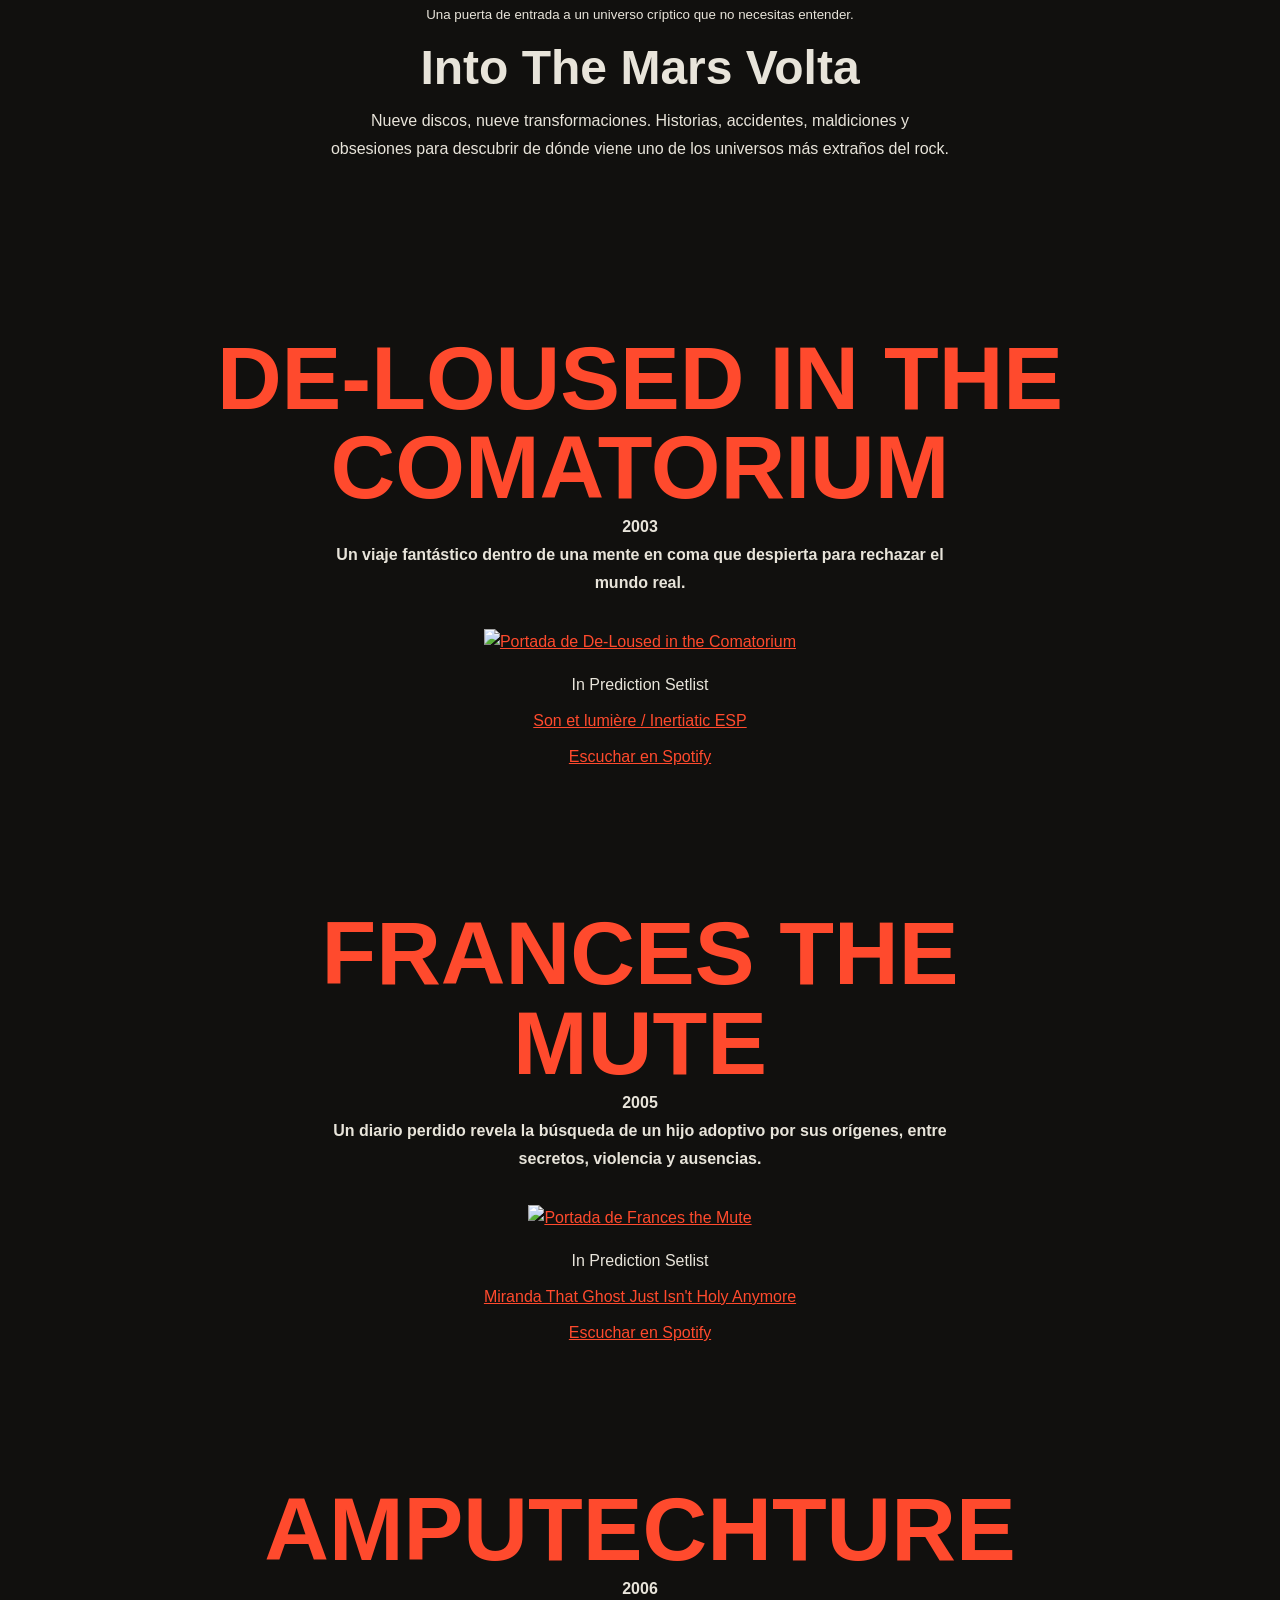
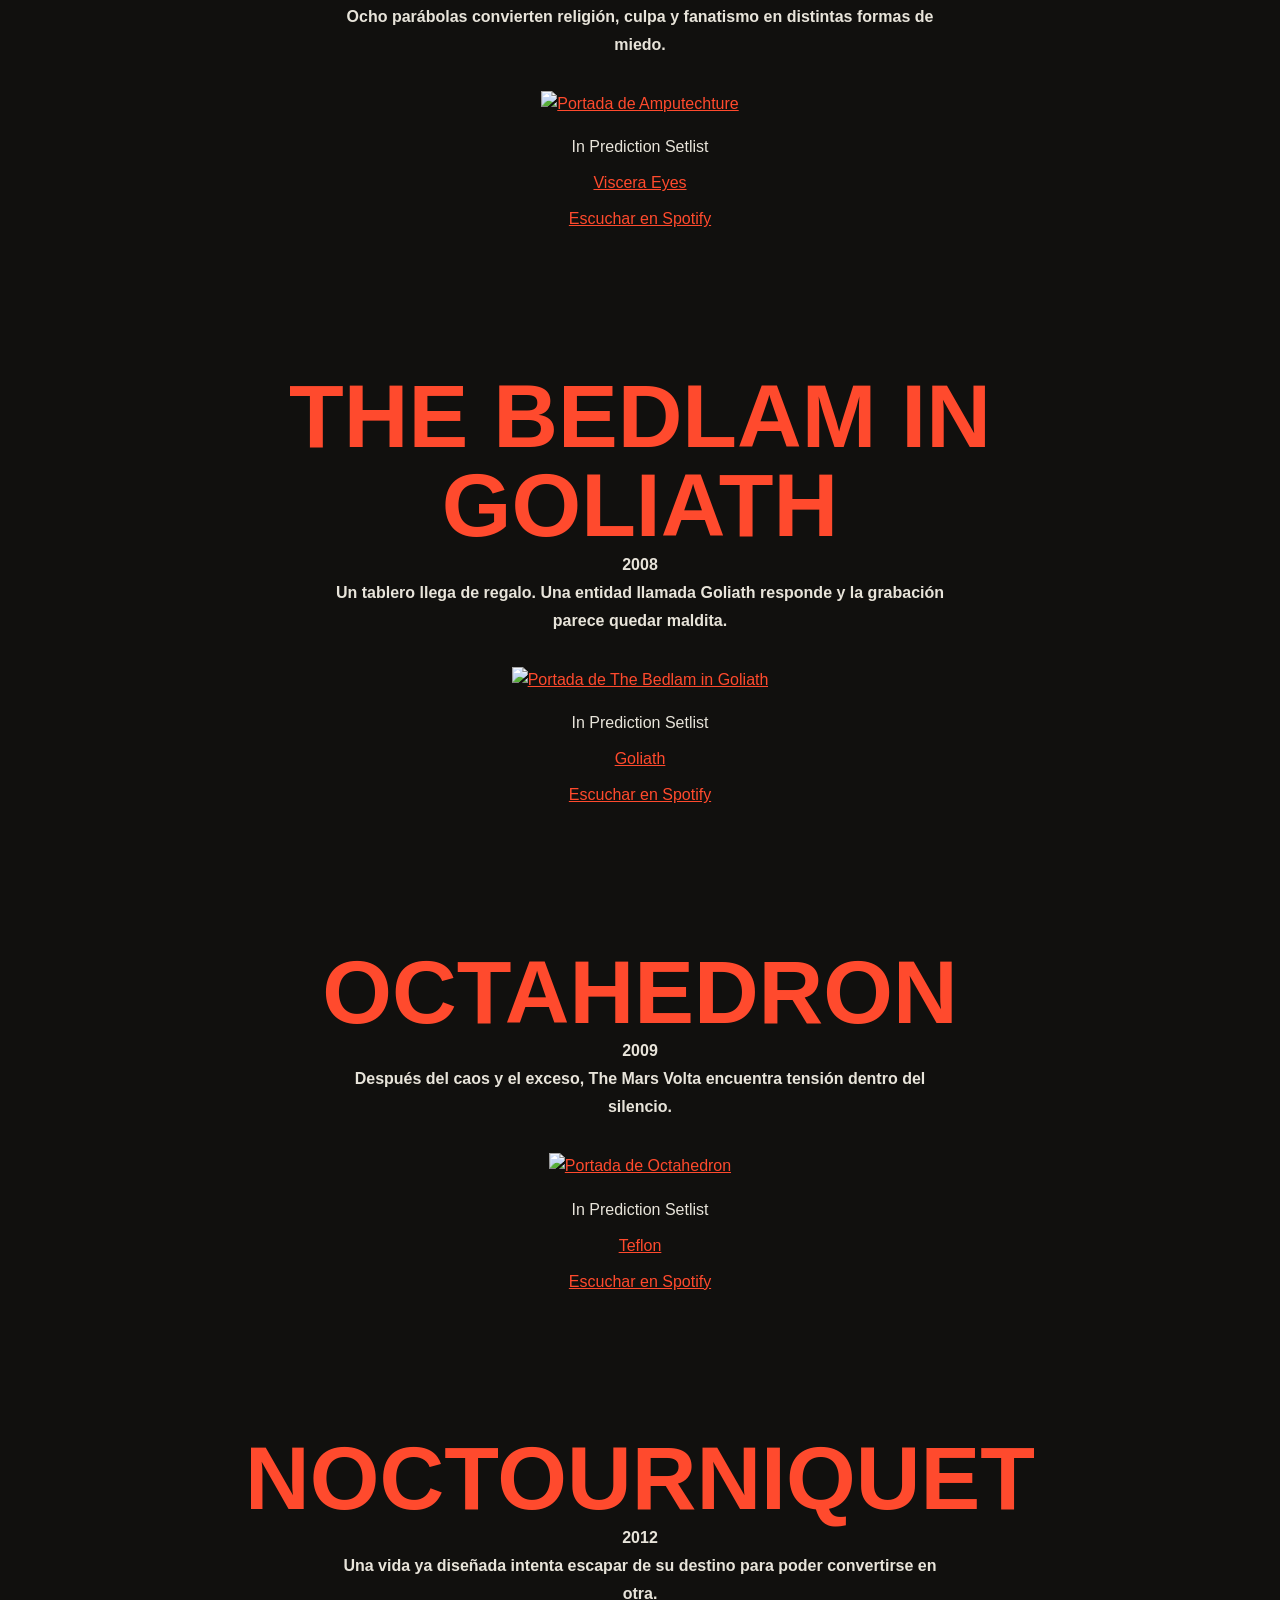
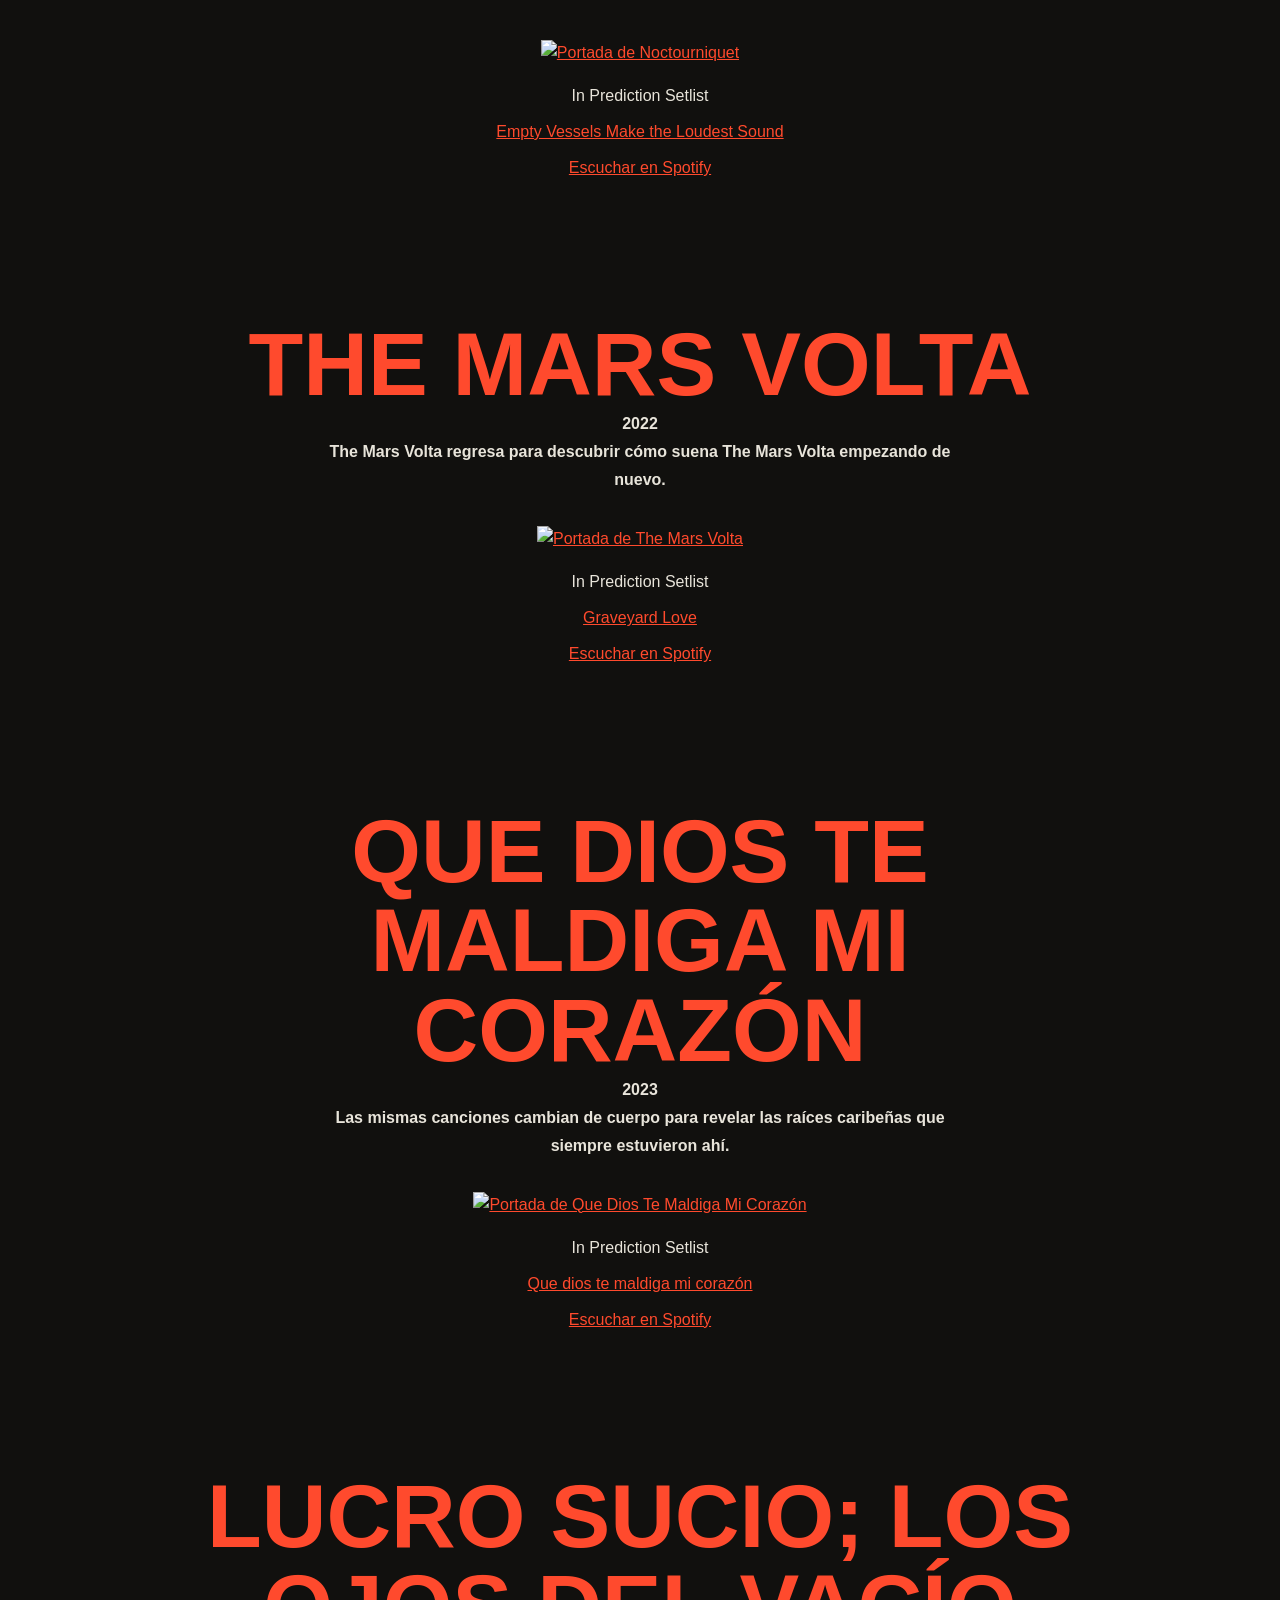
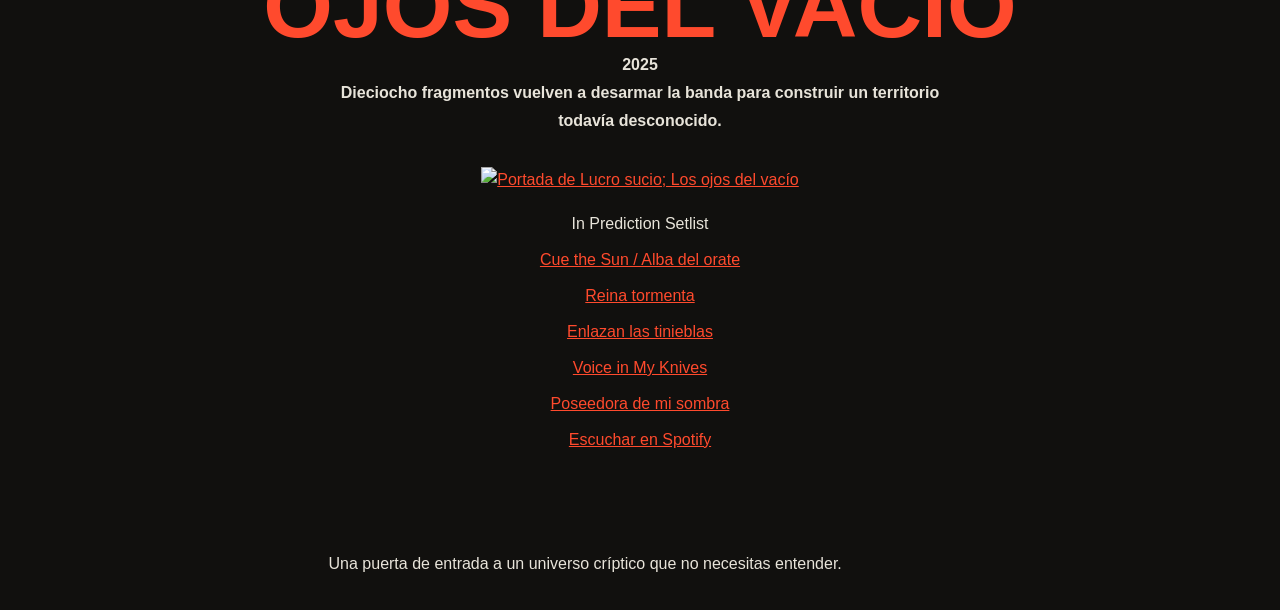
==== commit 179c15af: "Update Album" ====
--- a/index.html
+++ b/index.html
@@ -1,193 +1,475 @@
-<!DOCTYPE html>
+<!doctype html>
+
 <html lang="es">
-<head>
-  <!--
+  <head>
+    <!--
     HEAD
     Contiene información sobre el documento.
     Aquí podemos definir metadata, título, favicon y archivos externos.
   -->
-  <meta charset="UTF-8">
-  <meta
-    name="viewport"
-    content="width=device-width, initial-scale=1.0"
-  >
-  <link rel="preconnect" href="https://fonts.googleapis.com">
-  <link rel="preconnect" href="https://fonts.gstatic.com" crossorigin>
-  <link
-    href="https://fonts.googleapis.com/css2?family=Archivo:wdth,wght@62..125,100..900&family=IBM+Plex+Mono:wght@400;500;600&display=swap"
-    rel="stylesheet"
-  >
-  <link
-    href="https://fonts.googleapis.com/css2?family=Cormorant+Garamond:ital,wght@0,400;0,600;1,400&family=Instrument+Sans:wdth,wght@75..100,400..700&display=swap"
-    rel="stylesheet"
-  >
-  <link
-    href="https://fonts.googleapis.com/css2?family=Archivo:wdth,wght@62..125,100..900&family=Space+Mono:ital,wght@0,400;0,700;1,400&display=swap"
-    rel="stylesheet"
-  >
-  <meta
-    name="description"
-    content="Una entrada al universo de The Mars Volta a través de las historias, ideas y transformaciones detrás de cada álbum."
-  >
-  <title>Into The Mars Volta</title>
-  <!-- Favicon -->
-  <link rel="icon" href="favicon.ico">
-  <!-- Hoja de estilos externa -->
-  <link rel="stylesheet" href="./css/style.css">
-</head>
-<body>
-
-  <!--
+    <meta charset="utf-8" />
+    <meta content="width=device-width, initial-scale=1.0" name="viewport" />
+    <link href="https://fonts.googleapis.com" rel="preconnect" />
+    <link crossorigin="" href="https://fonts.gstatic.com" rel="preconnect" />
+    <link
+      href="https://fonts.googleapis.com/css2?family=Climate+Crisis:YEAR@1979..2050&family=Geist+Pixel:ELSH@0..100&family=League+Gothic:wdth@75..100&family=Nabla:EDPT,EHLT@0..200,0..24&family=Orbit&family=Space+Mono:ital,wght@0,400;0,700;1,400;1,700&family=Turret+Road:wght@200;300;400;500;700;800&family=Unbounded:wght@200..900&family=Vina+Sans&display=swap"
+      rel="stylesheet"
+    />
+    <meta
+      content="Una entrada al universo de The Mars Volta a través de las historias, ideas y transformaciones detrás de cada álbum."
+      name="description"
+    />
+    <title>Into The Mars Volta</title>
+    <!-- Favicon -->
+    <link href="favicon.ico" rel="icon" />
+    <!-- Hoja de estilos externa -->
+    <link href="./css/style.css" rel="stylesheet" />
+  </head>
+  <body>
+    <!--
     HEADER
     Contenido introductorio del documento.
   -->
-  <header>
-    <p><small>Una puerta de entrada a un universo críptico que no necesitas entender.</small></p>
-    <h1>Into The Mars Volta</h1>
-    <p>Una entrada al universo de The Mars Volta a través de las historias, ideas y transformaciones detrás de cada álbum.</p>
-  </header>
-
-  <!--
+    <header>
+      <p>
+        <small
+          >Una puerta de entrada a un universo críptico que no necesitas
+          entender.</small
+        >
+      </p>
+      <h1>Into The Mars Volta</h1>
+      <p>
+        Nueve discos, nueve transformaciones. Historias, accidentes, maldiciones
+        y obsesiones para descubrir de dónde viene uno de los universos más
+        extraños del rock.
+      </p>
+    </header>
+    <!--
     MAIN
     Contiene el contenido principal del documento.
   -->
-  <main>
+    <main>
+      <section id="de-loused-in-the-comatorium">
+        <header>
+          <h2>De-Loused in the Comatorium</h2>
+          <p><strong>2003</strong></p>
+          <p>
+            <strong
+              >Un viaje fantástico dentro de una mente en coma que despierta
+              para rechazar el mundo real.</strong
+            >
+          </p>
+        </header>
+        <figure>
+          <a
+            aria-label="Escuchar De-Loused in the Comatorium en Spotify"
+            href="https://open.spotify.com/album/0CA2EVHhRPR5VPV78KZw89"
+            rel="noopener"
+            target="_blank"
+            ><img
+              alt="Portada de De-Loused in the Comatorium"
+              src="https://coverartarchive.org/release/78d49ab6-02fc-4542-8b3d-abdcb8838cb0/front-1200"
+          /></a>
+        </figure>
+        <ul class="enlaces-album">
+          <li>In Prediction Setlist</li>
+          <li>
+            <a
+              href="https://www.setlist.fm/search?query=Son+et+lumi%C3%A8re+Inertiatic+ESP"
+              rel="noopener"
+              target="_blank"
+              >Son et lumière / Inertiatic ESP</a
+            >
+          </li>
+        </ul>
+        <p>
+          <a
+            href="https://open.spotify.com/album/0CA2EVHhRPR5VPV78KZw89"
+            rel="noopener"
+            target="_blank"
+            >Escuchar en Spotify</a
+          >
+        </p>
+      </section>
+      <section id="frances-the-mute">
+        <header>
+          <h2>Frances the Mute</h2>
+          <p><strong>2005</strong></p>
+          <p>
+            <strong
+              >Un diario perdido revela la búsqueda de un hijo adoptivo por sus
+              orígenes, entre secretos, violencia y ausencias.</strong
+            >
+          </p>
+        </header>
+        <figure>
+          <a
+            aria-label="Escuchar Frances the Mute en Spotify"
+            href="https://open.spotify.com/album/30iqYID1JMBXLVFfErwTSd"
+            rel="noopener"
+            target="_blank"
+            ><img
+              alt="Portada de Frances the Mute"
+              src="https://coverartarchive.org/release/e94419f0-b909-4f0b-8aa5-0489fcb093c4/front-1200"
+          /></a>
+        </figure>
+        <ul class="enlaces-album">
+          <li>In Prediction Setlist</li>
+          <li>
+            <a
+              href="https://www.setlist.fm/search?query=Miranda+That+Ghost+Just+Isnt+Holy+Anymore"
+              rel="noopener"
+              target="_blank"
+              >Miranda That Ghost Just Isn't Holy Anymore</a
+            >
+          </li>
+        </ul>
+        <p>
+          <a
+            href="https://open.spotify.com/album/30iqYID1JMBXLVFfErwTSd"
+            rel="noopener"
+            target="_blank"
+            >Escuchar en Spotify</a
+          >
+        </p>
+      </section>
+      <section id="amputechture">
+        <header>
+          <h2>Amputechture</h2>
+          <p><strong>2006</strong></p>
+          <p>
+            <strong
+              >Ocho parábolas convierten religión, culpa y fanatismo en
+              distintas formas de miedo.</strong
+            >
+          </p>
+        </header>
+        <figure>
+          <a
+            aria-label="Escuchar Amputechture en Spotify"
+            href="https://open.spotify.com/album/5OISte8J6DV61Vad0W0Cv9"
+            rel="noopener"
+            target="_blank"
+            ><img
+              alt="Portada de Amputechture"
+              src="https://coverartarchive.org/release/d9d9cb46-102c-4395-97f3-7279949af4a7/front-1200"
+          /></a>
+        </figure>
+        <ul class="enlaces-album">
+          <li>In Prediction Setlist</li>
+          <li>
+            <a
+              href="https://www.setlist.fm/search?query=Viscera+Eyes"
+              rel="noopener"
+              target="_blank"
+              >Viscera Eyes</a
+            >
+          </li>
+        </ul>
+        <p>
+          <a
+            href="https://open.spotify.com/album/5OISte8J6DV61Vad0W0Cv9"
+            rel="noopener"
+            target="_blank"
+            >Escuchar en Spotify</a
+          >
+        </p>
+      </section>
+      <section id="the-bedlam-in-goliath">
+        <header>
+          <h2>The Bedlam in Goliath</h2>
+          <p><strong>2008</strong></p>
+          <p>
+            <strong
+              >Un tablero llega de regalo. Una entidad llamada Goliath responde
+              y la grabación parece quedar maldita.</strong
+            >
+          </p>
+        </header>
+        <figure>
+          <a
+            aria-label="Escuchar The Bedlam in Goliath en Spotify"
+            href="https://open.spotify.com/album/62t7avflSxMRfEoJEhFikS"
+            rel="noopener"
+            target="_blank"
+            ><img
+              alt="Portada de The Bedlam in Goliath"
+              src="https://coverartarchive.org/release/b83f9f2b-1fa9-37e7-b040-b8626b7ee498/front-1200"
+          /></a>
+        </figure>
+        <ul class="enlaces-album">
+          <li>In Prediction Setlist</li>
+          <li>
+            <a
+              href="https://www.setlist.fm/search?query=Goliath"
+              rel="noopener"
+              target="_blank"
+              >Goliath</a
+            >
+          </li>
+        </ul>
+        <p>
+          <a
+            href="https://open.spotify.com/album/62t7avflSxMRfEoJEhFikS"
+            rel="noopener"
+            target="_blank"
+            >Escuchar en Spotify</a
+          >
+        </p>
+      </section>
+      <section id="octahedron">
+        <header>
+          <h2>Octahedron</h2>
+          <p><strong>2009</strong></p>
+          <p>
+            <strong
+              >Después del caos y el exceso, The Mars Volta encuentra tensión
+              dentro del silencio.</strong
+            >
+          </p>
+        </header>
+        <figure>
+          <a
+            aria-label="Escuchar Octahedron en Spotify"
+            href="https://open.spotify.com/album/4xXNbd7MX40ITAp04aQZrh"
+            rel="noopener"
+            target="_blank"
+            ><img
+              alt="Portada de Octahedron"
+              src="https://coverartarchive.org/release-group/a45b7e6d-6870-4bc8-ba6d-4ada6b2a246b/front-1200"
+          /></a>
+        </figure>
+        <ul class="enlaces-album">
+          <li>In Prediction Setlist</li>
+          <li>
+            <a
+              href="https://www.setlist.fm/search?query=Teflon"
+              rel="noopener"
+              target="_blank"
+              >Teflon</a
+            >
+          </li>
+        </ul>
+        <p>
+          <a
+            href="https://open.spotify.com/album/4xXNbd7MX40ITAp04aQZrh"
+            rel="noopener"
+            target="_blank"
+            >Escuchar en Spotify</a
+          >
+        </p>
+      </section>
+      <section id="noctourniquet">
+        <header>
+          <h2>Noctourniquet</h2>
+          <p><strong>2012</strong></p>
+          <p>
+            <strong
+              >Una vida ya diseñada intenta escapar de su destino para poder
+              convertirse en otra.</strong
+            >
+          </p>
+        </header>
+        <figure>
+          <a
+            aria-label="Escuchar Noctourniquet en Spotify"
+            href="https://open.spotify.com/album/5GyGFzu6xezfUvT3eImX1G"
+            rel="noopener"
+            target="_blank"
+            ><img
+              alt="Portada de Noctourniquet"
+              src="https://coverartarchive.org/release/1aaa76ad-87c9-42d4-a49b-c34a76dc8054/front-1200"
+          /></a>
+        </figure>
 
-    <section id="de-loused-in-the-comatorium">
-      <h2>De-Loused in the Comatorium</h2>
-      <p><strong>2003</strong></p>
-      <p><strong>Un viaje fantástico dentro de una mente en coma que despierta para rechazar el mundo real.</strong></p>
-      <figure>
-        <img src="https://coverartarchive.org/release/78d49ab6-02fc-4542-8b3d-abdcb8838cb0/front-1200" alt="Portada de De-Loused in the Comatorium">
-      </figure>
-      <p>Julio Venegas fue un artista y amigo de juventud de Cedric y Omar que influyó en su manera de entender la música. Después de sobrevivir a una sobredosis y un coma, murió por suicidio en 1996. Su historia se transforma aquí en Cerpin Taxt y en un recorrido donde alucinación, muerte, psicodelia y ritmos latinos establecen el lenguaje inicial de The Mars Volta.</p>
-      <ul class="enlaces-album">
-        <li><a href="https://www.setlist.fm/search?query=Son+et+lumi%C3%A8re+Inertiatic+ESP" target="_blank" rel="noopener">Son et lumière / Inertiatic ESP</a></li>
-      </ul>
-      <p><a href="https://open.spotify.com/search/De-Loused%20in%20the%20Comatorium%20The%20Mars%20Volta" target="_blank" rel="noopener">Escuchar en Spotify</a></p>
-    </section>
+        <ul class="enlaces-album">
+          <li>In Prediction Setlist</li>
+          <li>
+            <a
+              href="https://www.setlist.fm/search?query=Empty+Vessels+Make+the+Loudest+Sound"
+              rel="noopener"
+              target="_blank"
+              >Empty Vessels Make the Loudest Sound</a
+            >
+          </li>
+        </ul>
+        <p>
+          <a
+            href="https://open.spotify.com/album/5GyGFzu6xezfUvT3eImX1G"
+            rel="noopener"
+            target="_blank"
+            >Escuchar en Spotify</a
+          >
+        </p>
+      </section>
+      <section id="the-mars-volta">
+        <header>
+          <h2>The Mars Volta</h2>
+          <p><strong>2022</strong></p>
+          <p>
+            <strong
+              >The Mars Volta regresa para descubrir cómo suena The Mars Volta
+              empezando de nuevo.</strong
+            >
+          </p>
+        </header>
+        <figure>
+          <a
+            aria-label="Escuchar The Mars Volta en Spotify"
+            href="https://open.spotify.com/album/6teekrqj0fRPceftGFToBR"
+            rel="noopener"
+            target="_blank"
+            ><img
+              alt="Portada de The Mars Volta"
+              src="https://coverartarchive.org/release/a3668e48-5548-4739-89c8-37fc8dabdcba/front-1200"
+          /></a>
+        </figure>
 
-    <section id="frances-the-mute">
-      <h2>Frances the Mute</h2>
-      <p><strong>2005</strong></p>
-      <p><strong>Un diario perdido revela la búsqueda de un hijo adoptivo por sus orígenes, entre secretos, violencia y ausencias.</strong></p>
-      <figure>
-        <img src="https://coverartarchive.org/release/e94419f0-b909-4f0b-8aa5-0489fcb093c4/front-1200" alt="Portada de Frances the Mute">
-      </figure>
-      <p>Jeremy Ward, integrante de The Mars Volta, trabajaba recuperando automóviles cuando encontró un diario abandonado en uno de ellos. Su autor era adoptado y buscaba a su familia biológica; Ward también era adoptado y se reconoció en esa búsqueda. Los nombres, personajes y escenas del diario se transformaron en las pistas de un misterio que el álbum desarrolla como una historia continua.</p>
-      <ul class="enlaces-album">
-        <li><a href="https://www.setlist.fm/search?query=Miranda+That+Ghost+Just+Isnt+Holy+Anymore" target="_blank" rel="noopener">Miranda That Ghost Just Isn't Holy Anymore</a></li>
-      </ul>
-      <p><a href="https://open.spotify.com/search/Frances%20the%20Mute%20The%20Mars%20Volta" target="_blank" rel="noopener">Escuchar en Spotify</a></p>
-    </section>
-
-    <section id="amputechture">
-      <h2>Amputechture</h2>
-      <p><strong>2006</strong></p>
-      <p><strong>Ocho parábolas convierten religión, culpa y fanatismo en distintas formas de miedo.</strong></p>
-      <figure>
-        <img src="https://coverartarchive.org/release/d9d9cb46-102c-4395-97f3-7279949af4a7/front-1200" alt="Portada de Amputechture">
-      </figure>
-      <p>A diferencia de los discos anteriores, no existe una sola historia. Cedric lo planteó como una reflexión sobre el miedo a Dios en lugar del amor a Dios, alimentada por imágenes de religión, enfermedad, posesión y espiritualidad. Cada canción funciona como una parábola distinta y convierte esa tensión entre fe y miedo en una arquitectura musical impredecible.</p>
-      <ul class="enlaces-album">
-        <li><a href="https://www.setlist.fm/search?query=Viscera+Eyes" target="_blank" rel="noopener">Viscera Eyes</a></li>
-      </ul>
-      <p><a href="https://open.spotify.com/search/Amputechture%20The%20Mars%20Volta" target="_blank" rel="noopener">Escuchar en Spotify</a></p>
-    </section>
-
-    <section id="the-bedlam-in-goliath">
-      <h2>The Bedlam in Goliath</h2>
-      <p><strong>2008</strong></p>
-      <p><strong>Un tablero llega de regalo. Una entidad llamada Goliath responde y la grabación parece quedar maldita.</strong></p>
-      <figure>
-        <img src="https://coverartarchive.org/release/b83f9f2b-1fa9-37e7-b040-b8626b7ee498/front-1200" alt="Portada de The Bedlam in Goliath">
-      </figure>
-      <p>Omar compró en Jerusalén un antiguo tablero como regalo para Cedric. Según el relato de la banda, comenzaron a recibir mensajes de una entidad llamada Goliath y de dos mujeres relacionadas con ella. Después llegaron fallas técnicas, accidentes y problemas durante la producción; esa supuesta maldición terminó impregnando uno de sus discos más agresivos, construido prácticamente sin espacio para descansar.</p>
-      <ul class="enlaces-album">
-        <li><a href="https://www.setlist.fm/search?query=Goliath" target="_blank" rel="noopener">Goliath</a></li>
-      </ul>
-      <p><a href="https://open.spotify.com/search/The%20Bedlam%20in%20Goliath%20The%20Mars%20Volta" target="_blank" rel="noopener">Escuchar en Spotify</a></p>
-    </section>
-
-    <section id="octahedron">
-      <h2>Octahedron</h2>
-      <p><strong>2009</strong></p>
-      <p><strong>Después del caos y el exceso, The Mars Volta encuentra tensión dentro del silencio.</strong></p>
-      <p>La producción de <i>Bedlam</i> había sido tan agotadora que Omar tuvo que abandonar temporalmente las ideas de este disco. Al retomarlas buscó deliberadamente otra dirección, influido por la intimidad de Nick Drake, Leonard Cohen y Syd Barrett. Lo llamó <i>acoustic-inspired</i>: no un álbum acústico, sino una forma de descubrir cuánto podía decir The Mars Volta con menos saturación y más espacio.</p>
-      <ul class="enlaces-album">
-        <li><a href="https://www.setlist.fm/search?query=Teflon" target="_blank" rel="noopener">Teflon</a></li>
-      </ul>
-      <p><a href="https://open.spotify.com/search/Octahedron%20The%20Mars%20Volta" target="_blank" rel="noopener">Escuchar en Spotify</a></p>
-    </section>
-
-    <section id="noctourniquet">
-      <h2>Noctourniquet</h2>
-      <p><strong>2012</strong></p>
-      <p><strong>Una vida ya diseñada intenta escapar de su destino para poder convertirse en otra.</strong></p>
-      <figure>
-        <img src="https://coverartarchive.org/release/1aaa76ad-87c9-42d4-a49b-c34a76dc8054/front-1200" alt="Portada de Noctourniquet">
-      </figure>
-      <p>Cedric utilizó la nana <i>Solomon Grundy</i> —una vida completa reducida a una secuencia predeterminada— como esqueleto para una historia sobre escapar de lo que otros deciden que debes ser. Omar llevó esa misma idea a la música: llegó a limitarse a cuatro notas de guitarra por canción y trasladó muchas de sus funciones a teclados y sintetizadores. El disco convierte la transformación en argumento y método.</p>
-      <ul class="enlaces-album">
-        <li><a href="https://www.setlist.fm/search?query=Empty+Vessels+Make+the+Loudest+Sound" target="_blank" rel="noopener">Empty Vessels Make the Loudest Sound</a></li>
-      </ul>
-      <p><a href="https://open.spotify.com/search/Noctourniquet%20The%20Mars%20Volta" target="_blank" rel="noopener">Escuchar en Spotify</a></p>
-    </section>
-
-    <section id="the-mars-volta">
-      <h2>The Mars Volta</h2>
-      <p><strong>2022</strong></p>
-      <p><strong>The Mars Volta regresa para descubrir cómo suena The Mars Volta empezando de nuevo.</strong></p>
-      <figure>
-        <img src="https://coverartarchive.org/release/a3668e48-5548-4739-89c8-37fc8dabdcba/front-1200" alt="Portada de The Mars Volta">
-      </figure>
-      <p>Después de una década separados, Omar y Cedric decidieron que regresar no significaba reconstruir su antiguo sonido. Hicieron precisamente aquello que antes parecía menos probable: su propia versión de un disco pop, con canciones más breves, directas y atravesadas por ritmos caribeños. Llamarlo simplemente <i>The Mars Volta</i> funciona como una declaración: el nombre puede sobrevivir aunque cambie su significado.</p>
-      <ul class="enlaces-album">
-        <li><a href="https://www.setlist.fm/search?query=Graveyard+Love" target="_blank" rel="noopener">Graveyard Love</a></li>
-      </ul>
-      <p><a href="https://open.spotify.com/search/The%20Mars%20Volta%202022" target="_blank" rel="noopener">Escuchar en Spotify</a></p>
-    </section>
-
-    <section id="que-dios-te-maldiga-mi-corazon">
-      <h2>Que Dios Te Maldiga Mi Corazón</h2>
-      <p><strong>2023</strong></p>
-      <p><strong>Las mismas canciones cambian de cuerpo para revelar las raíces caribeñas que siempre estuvieron ahí.</strong></p>
-      <figure>
-        <img src="https://coverartarchive.org/release/405d9b8d-6ea8-4810-8b5a-782fc3b927c5/front-1200" alt="Portada de Que Dios Te Maldiga Mi Corazón">
-      </figure>
-      <p>Omar volvió a las catorce canciones del álbum anterior y las reconstruyó desde otra tradición. Él mismo lo llamó la versión de The Mars Volta de un <i>folk record</i>: una reinterpretación que lleva melodías y ritmos hacia las raíces latinas y caribeñas que siempre alimentaron a la banda. No son versiones "desconectadas"; son las mismas canciones revelando de dónde vienen.</p>
-      <ul class="enlaces-album">
-        <li><a href="https://www.setlist.fm/search?query=Que+dios+te+maldiga+mi+coraz%C3%B3n" target="_blank" rel="noopener">Que dios te maldiga mi corazón</a></li>
-      </ul>
-      <p><a href="https://open.spotify.com/search/Que%20Dios%20Te%20Maldiga%20Mi%20Coraz%C3%B3n%20The%20Mars%20Volta" target="_blank" rel="noopener">Escuchar en Spotify</a></p>
-    </section>
-
-    <section id="lucro-sucio-los-ojos-del-vacio">
-      <h2>Lucro sucio; Los ojos del vacío</h2>
-      <p><strong>2025</strong></p>
-      <p><strong>Dieciocho fragmentos vuelven a desarmar la banda para construir un territorio todavía desconocido.</strong></p>
-      <p>The Mars Volta presentó gran parte del álbum en vivo antes de publicarlo y evitó el ciclo tradicional de entrevistas que normalmente explicaría qué debía significar. Sus dieciocho piezas, muchas muy breves, están pensadas para escucharse como un recorrido continuo. Después de redefinirse y volver a sus raíces, la banda deja nuevamente menos instrucciones: fragmentos, atmósferas y contrastes construyen un universo que el oyente tiene que recorrer por sí mismo.</p>
-      <ul class="enlaces-album">
-        <li><a href="https://www.setlist.fm/search?query=Cue+the+Sun+Alba+del+orate" target="_blank" rel="noopener">Cue the Sun / Alba del orate</a></li>
-        <li><a href="https://www.setlist.fm/search?query=Reina+tormenta" target="_blank" rel="noopener">Reina tormenta</a></li>
-        <li><a href="https://www.setlist.fm/search?query=Enlazan+las+tinieblas" target="_blank" rel="noopener">Enlazan las tinieblas</a></li>
-        <li><a href="https://www.setlist.fm/search?query=Voice+in+My+Knives" target="_blank" rel="noopener">Voice in My Knives</a></li>
-        <li><a href="https://www.setlist.fm/search?query=Poseedora+de+mi+sombra" target="_blank" rel="noopener">Poseedora de mi sombra</a></li>
-      </ul>
-      <p><a href="https://open.spotify.com/search/Lucro%20sucio%20los%20ojos%20del%20vac%C3%ADo%20The%20Mars%20Volta" target="_blank" rel="noopener">Escuchar en Spotify</a></p>
-    </section>
-
-  </main>
-
-  <!--
+        <ul class="enlaces-album">
+          <li>In Prediction Setlist</li>
+          <li>
+            <a
+              href="https://www.setlist.fm/search?query=Graveyard+Love"
+              rel="noopener"
+              target="_blank"
+              >Graveyard Love</a
+            >
+          </li>
+        </ul>
+        <p>
+          <a
+            href="https://open.spotify.com/album/6teekrqj0fRPceftGFToBR"
+            rel="noopener"
+            target="_blank"
+            >Escuchar en Spotify</a
+          >
+        </p>
+      </section>
+      <section id="que-dios-te-maldiga-mi-corazon">
+        <header>
+          <h2>Que Dios Te Maldiga Mi Corazón</h2>
+          <p><strong>2023</strong></p>
+          <p>
+            <strong
+              >Las mismas canciones cambian de cuerpo para revelar las raíces
+              caribeñas que siempre estuvieron ahí.</strong
+            >
+          </p>
+        </header>
+        <figure>
+          <a
+            aria-label="Escuchar Que Dios Te Maldiga Mi Corazón en Spotify"
+            href="https://open.spotify.com/album/2fggWjiMH2tQth1CwO2vKl"
+            rel="noopener"
+            target="_blank"
+            ><img
+              alt="Portada de Que Dios Te Maldiga Mi Corazón"
+              src="https://coverartarchive.org/release/405d9b8d-6ea8-4810-8b5a-782fc3b927c5/front-1200"
+          /></a>
+        </figure>
+        <ul class="enlaces-album">
+          <li>In Prediction Setlist</li>
+          <li>
+            <a
+              href="https://www.setlist.fm/search?query=Que+dios+te+maldiga+mi+coraz%C3%B3n"
+              rel="noopener"
+              target="_blank"
+              >Que dios te maldiga mi corazón</a
+            >
+          </li>
+        </ul>
+        <p>
+          <a
+            href="https://open.spotify.com/album/2fggWjiMH2tQth1CwO2vKl"
+            rel="noopener"
+            target="_blank"
+            >Escuchar en Spotify</a
+          >
+        </p>
+      </section>
+      <section id="lucro-sucio-los-ojos-del-vacio">
+        <header>
+          <h2>Lucro sucio; Los ojos del vacío</h2>
+          <p><strong>2025</strong></p>
+          <p>
+            <strong
+              >Dieciocho fragmentos vuelven a desarmar la banda para construir
+              un territorio todavía desconocido.</strong
+            >
+          </p>
+        </header>
+        <figure>
+          <a
+            aria-label="Escuchar Lucro sucio; Los ojos del vacío en Spotify"
+            href="https://open.spotify.com/album/0eHXKWp81IW9Hv9pAvuEty"
+            rel="noopener"
+            target="_blank"
+            ><img
+              alt="Portada de Lucro sucio; Los ojos del vacío"
+              src="https://coverartarchive.org/release-group/988aef34-7171-45dd-9b03-3c5622931e51/front-1200"
+          /></a>
+        </figure>
+        <ul class="enlaces-album">
+          <li>In Prediction Setlist</li>
+          <li>
+            <a
+              href="https://www.setlist.fm/search?query=Cue+the+Sun+Alba+del+orate"
+              rel="noopener"
+              target="_blank"
+              >Cue the Sun / Alba del orate</a
+            >
+          </li>
+          <li>
+            <a
+              href="https://www.setlist.fm/search?query=Reina+tormenta"
+              rel="noopener"
+              target="_blank"
+              >Reina tormenta</a
+            >
+          </li>
+          <li>
+            <a
+              href="https://www.setlist.fm/search?query=Enlazan+las+tinieblas"
+              rel="noopener"
+              target="_blank"
+              >Enlazan las tinieblas</a
+            >
+          </li>
+          <li>
+            <a
+              href="https://www.setlist.fm/search?query=Voice+in+My+Knives"
+              rel="noopener"
+              target="_blank"
+              >Voice in My Knives</a
+            >
+          </li>
+          <li>
+            <a
+              href="https://www.setlist.fm/search?query=Poseedora+de+mi+sombra"
+              rel="noopener"
+              target="_blank"
+              >Poseedora de mi sombra</a
+            >
+          </li>
+        </ul>
+        <p>
+          <a
+            href="https://open.spotify.com/album/0eHXKWp81IW9Hv9pAvuEty"
+            rel="noopener"
+            target="_blank"
+            >Escuchar en Spotify</a
+          >
+        </p>
+      </section>
+    </main>
+    <!--
     FOOTER
     Contiene información de cierre o complementaria.
   -->
-  <footer>
-
-    <p>Una puerta de entrada a un universo críptico que no necesitas entender.</p>
-
-  </footer>
-
-</body>
-</html>+    <footer>
+      <p>
+        Una puerta de entrada a un universo críptico que no necesitas entender.
+      </p>
+    </footer>
+  </body>
+</html>
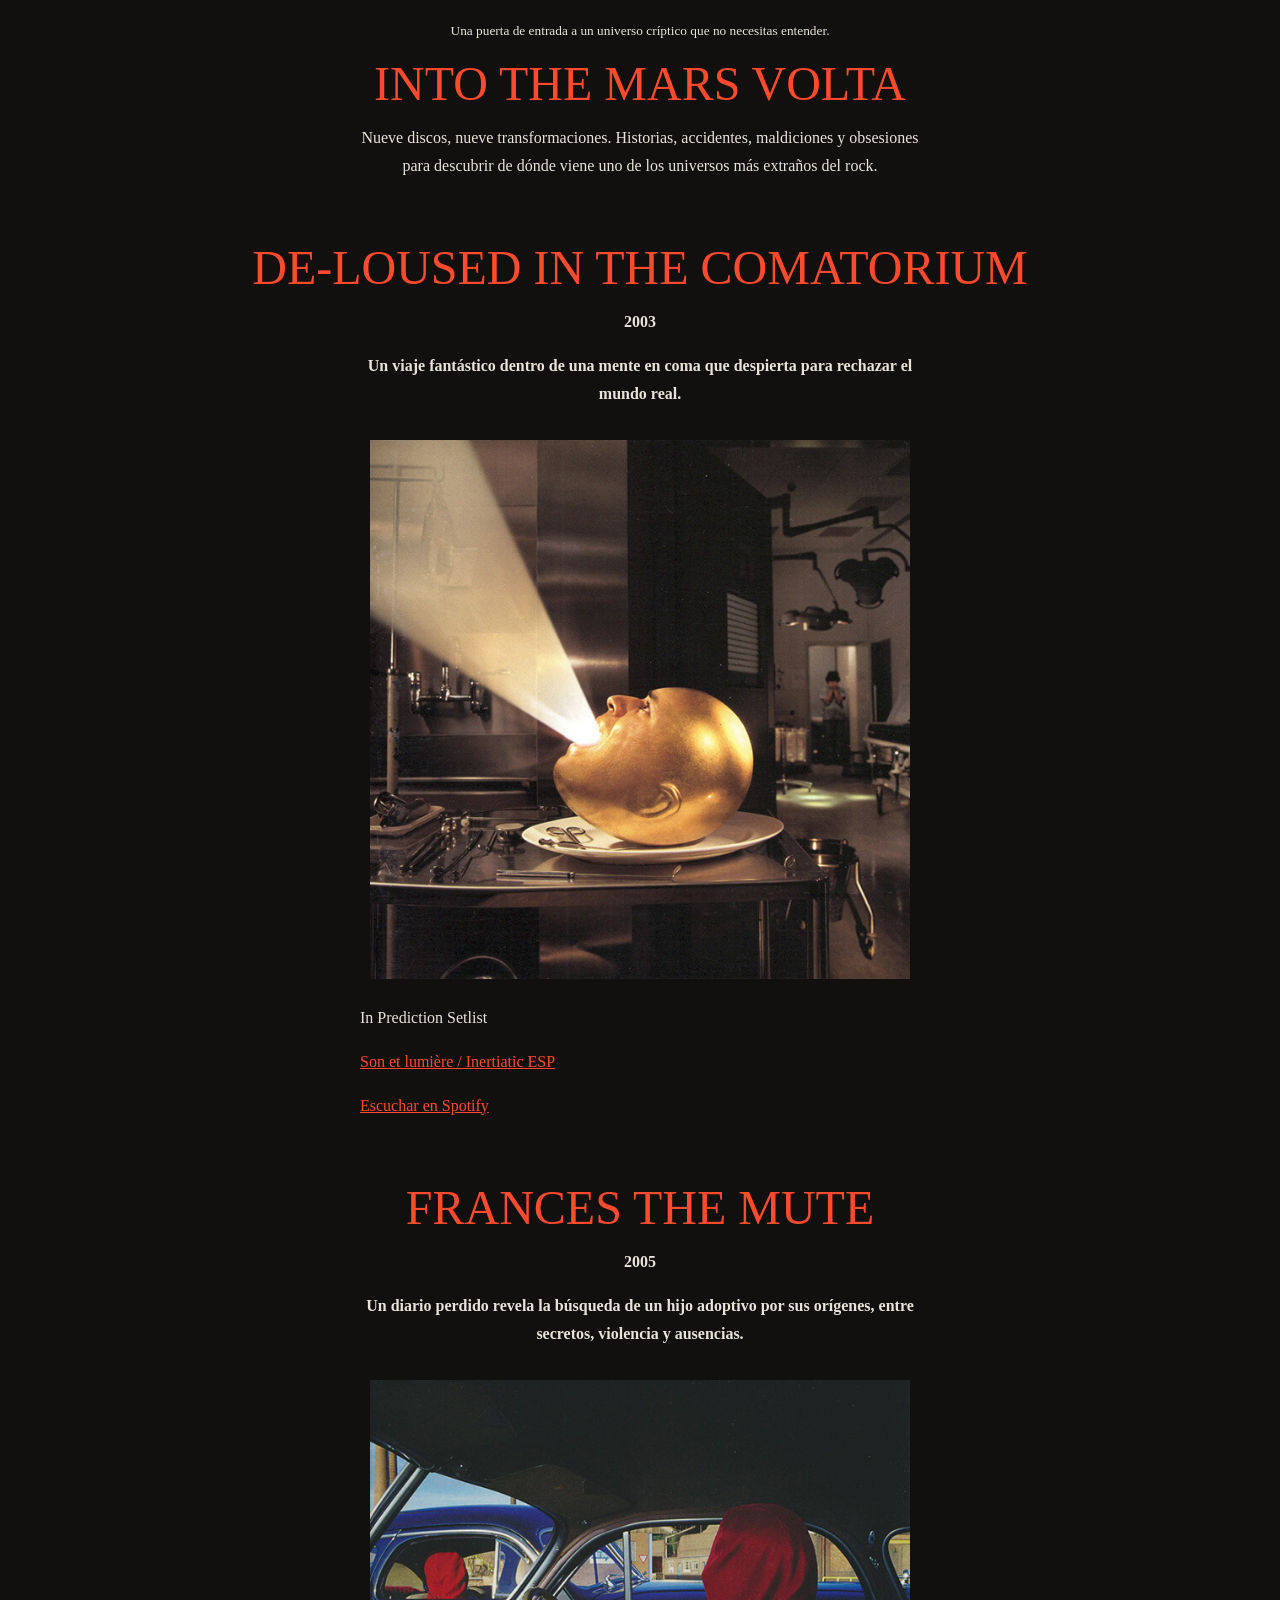
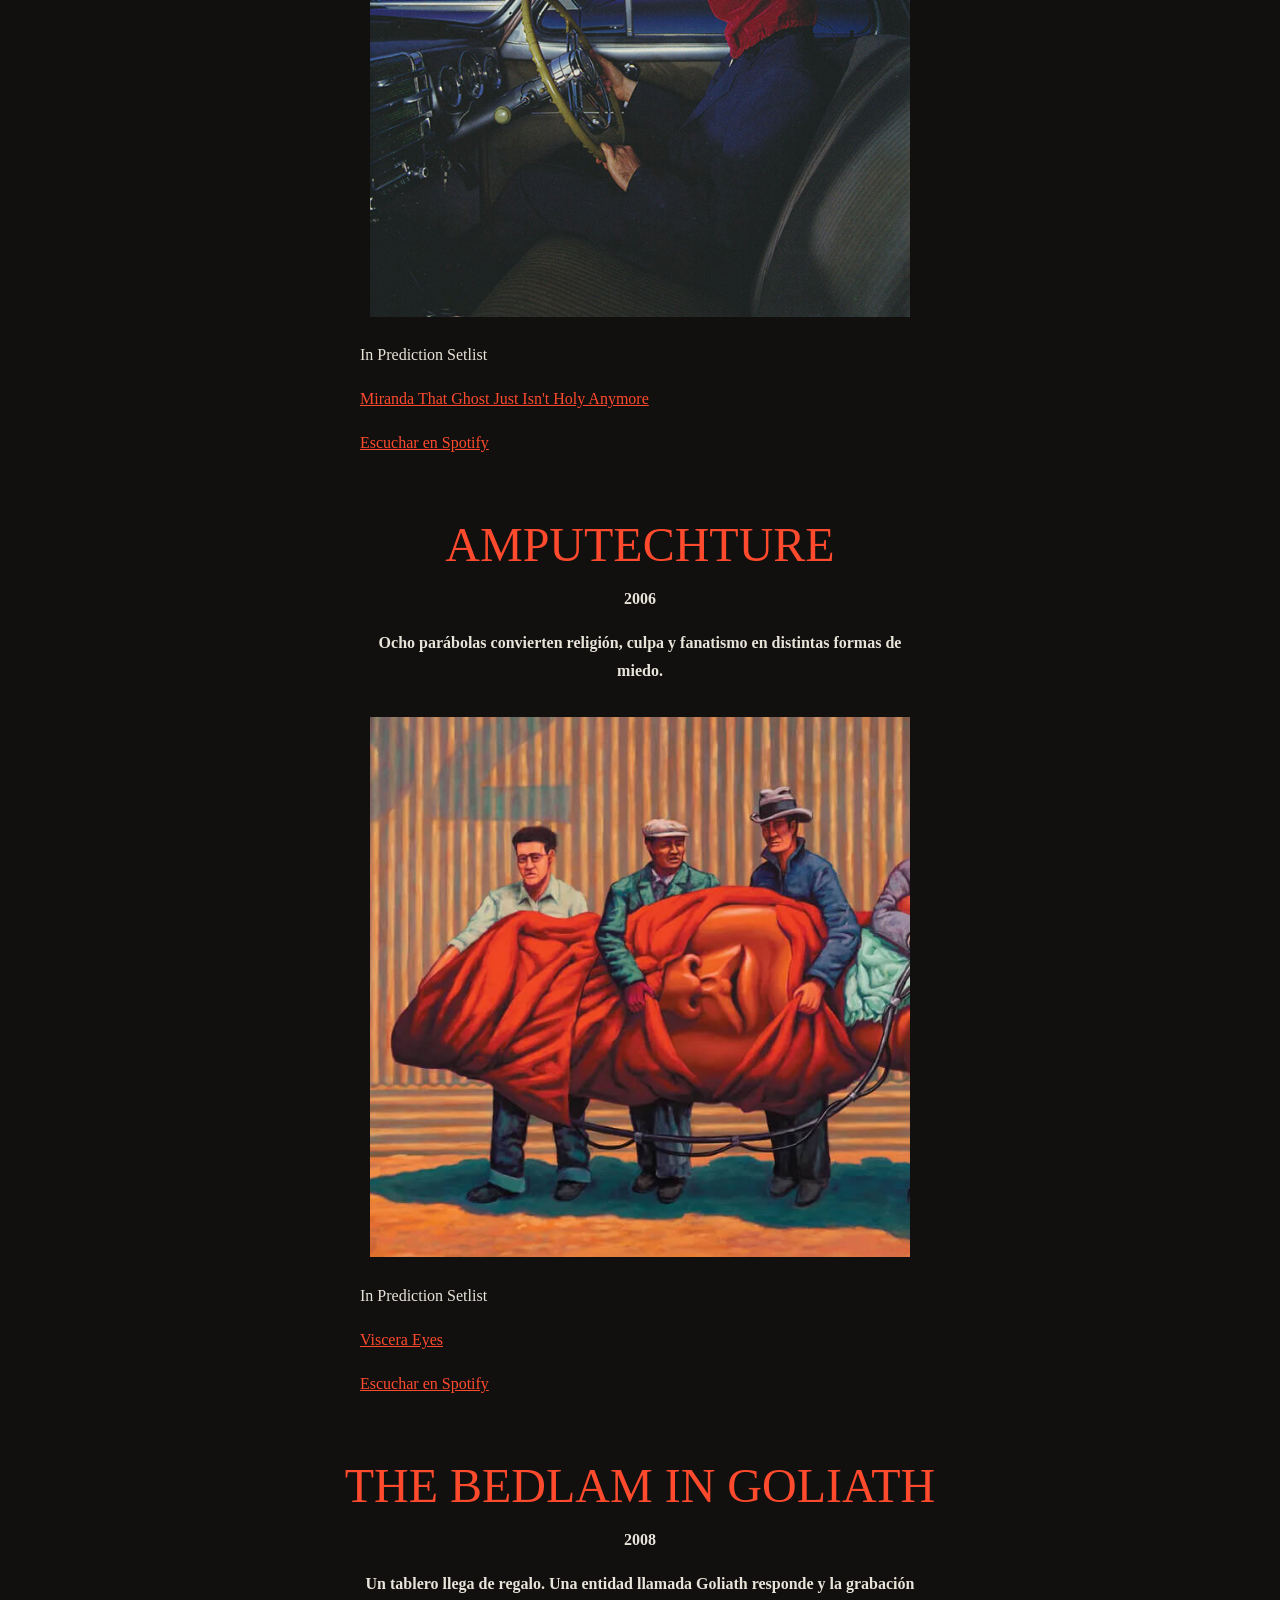
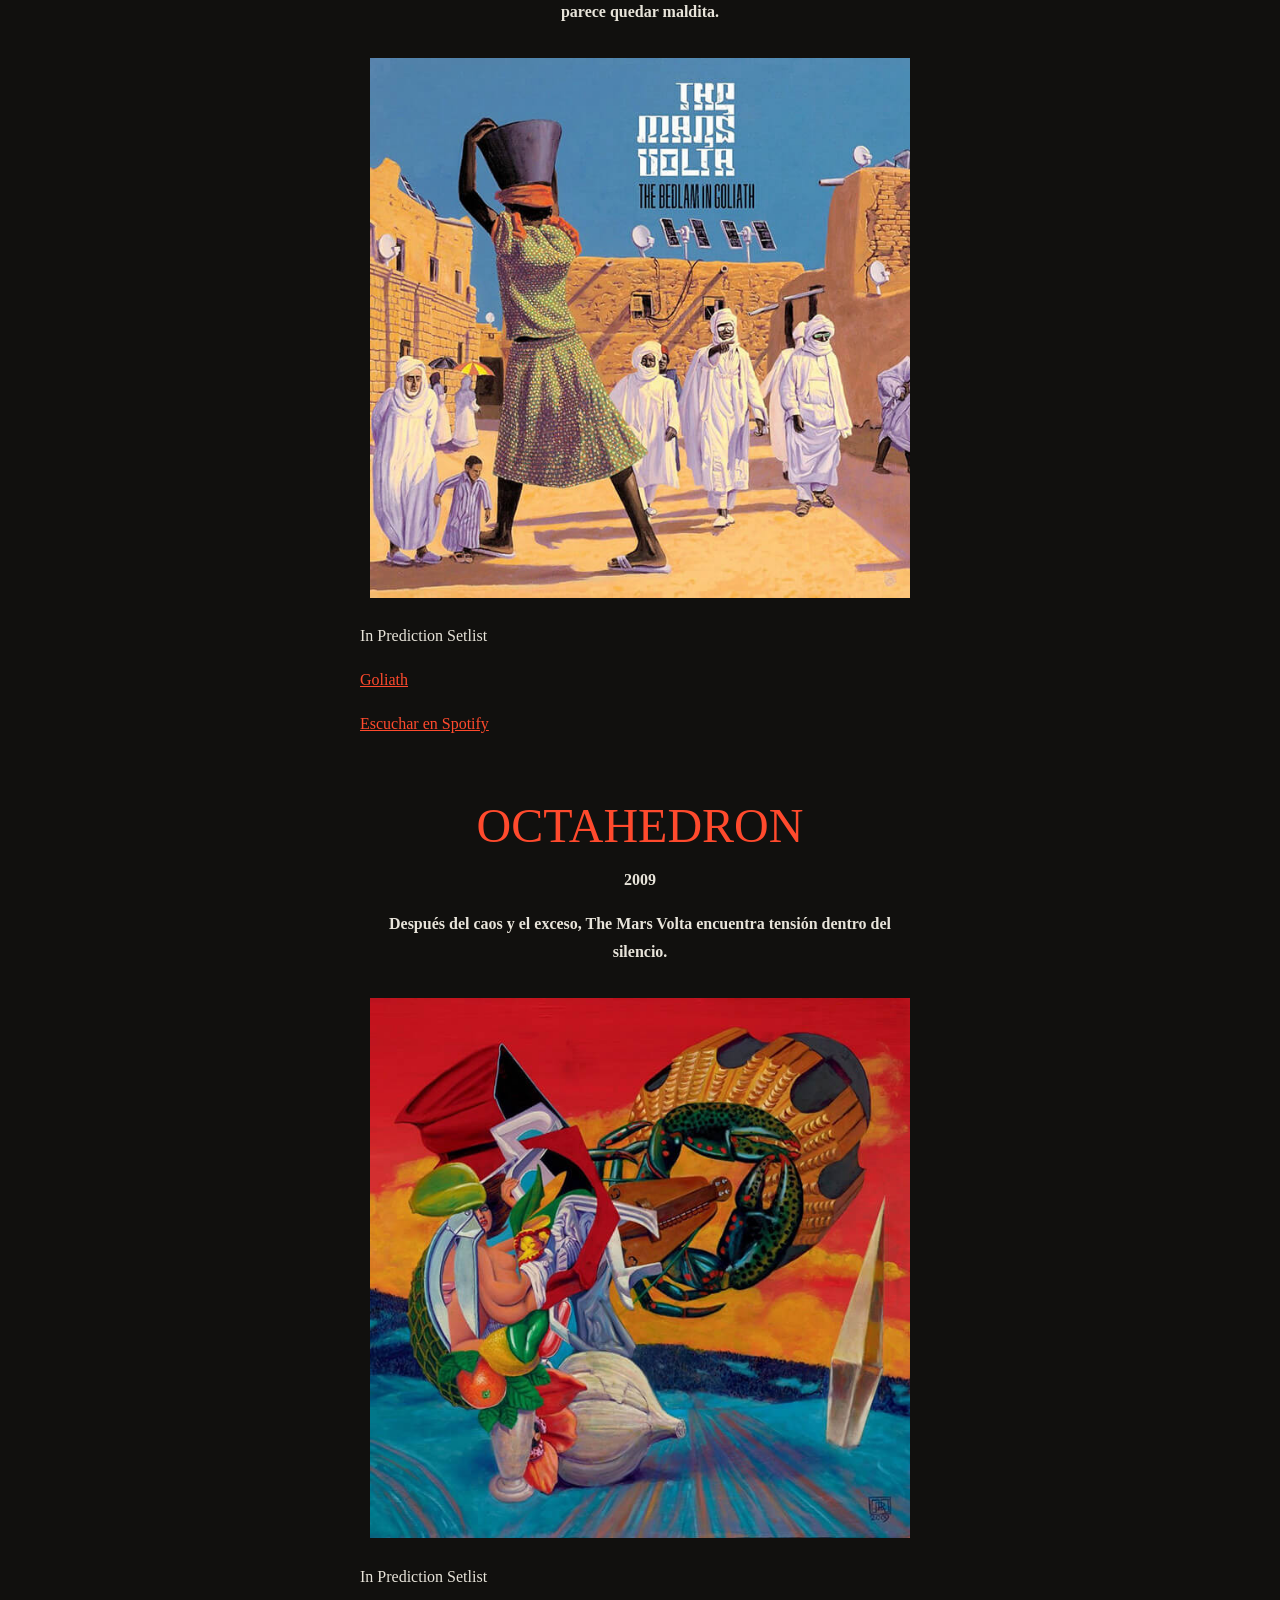
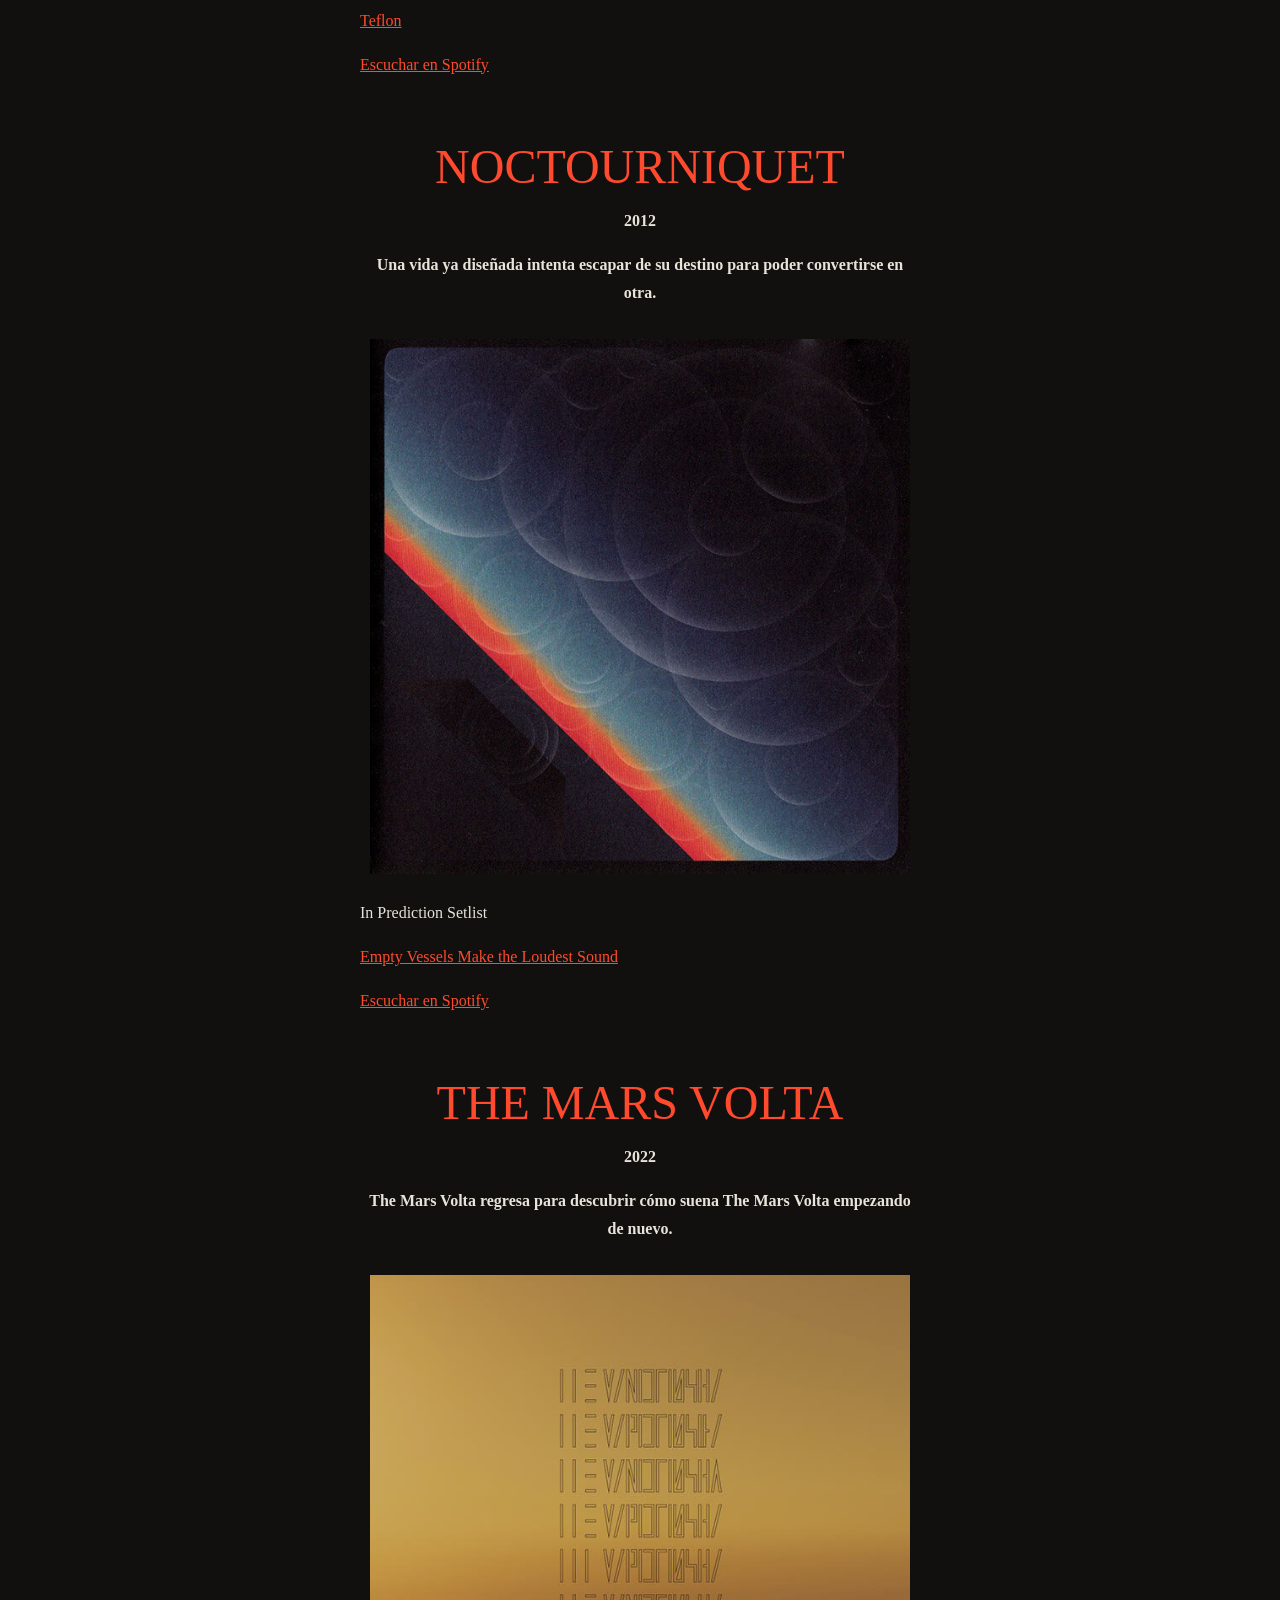
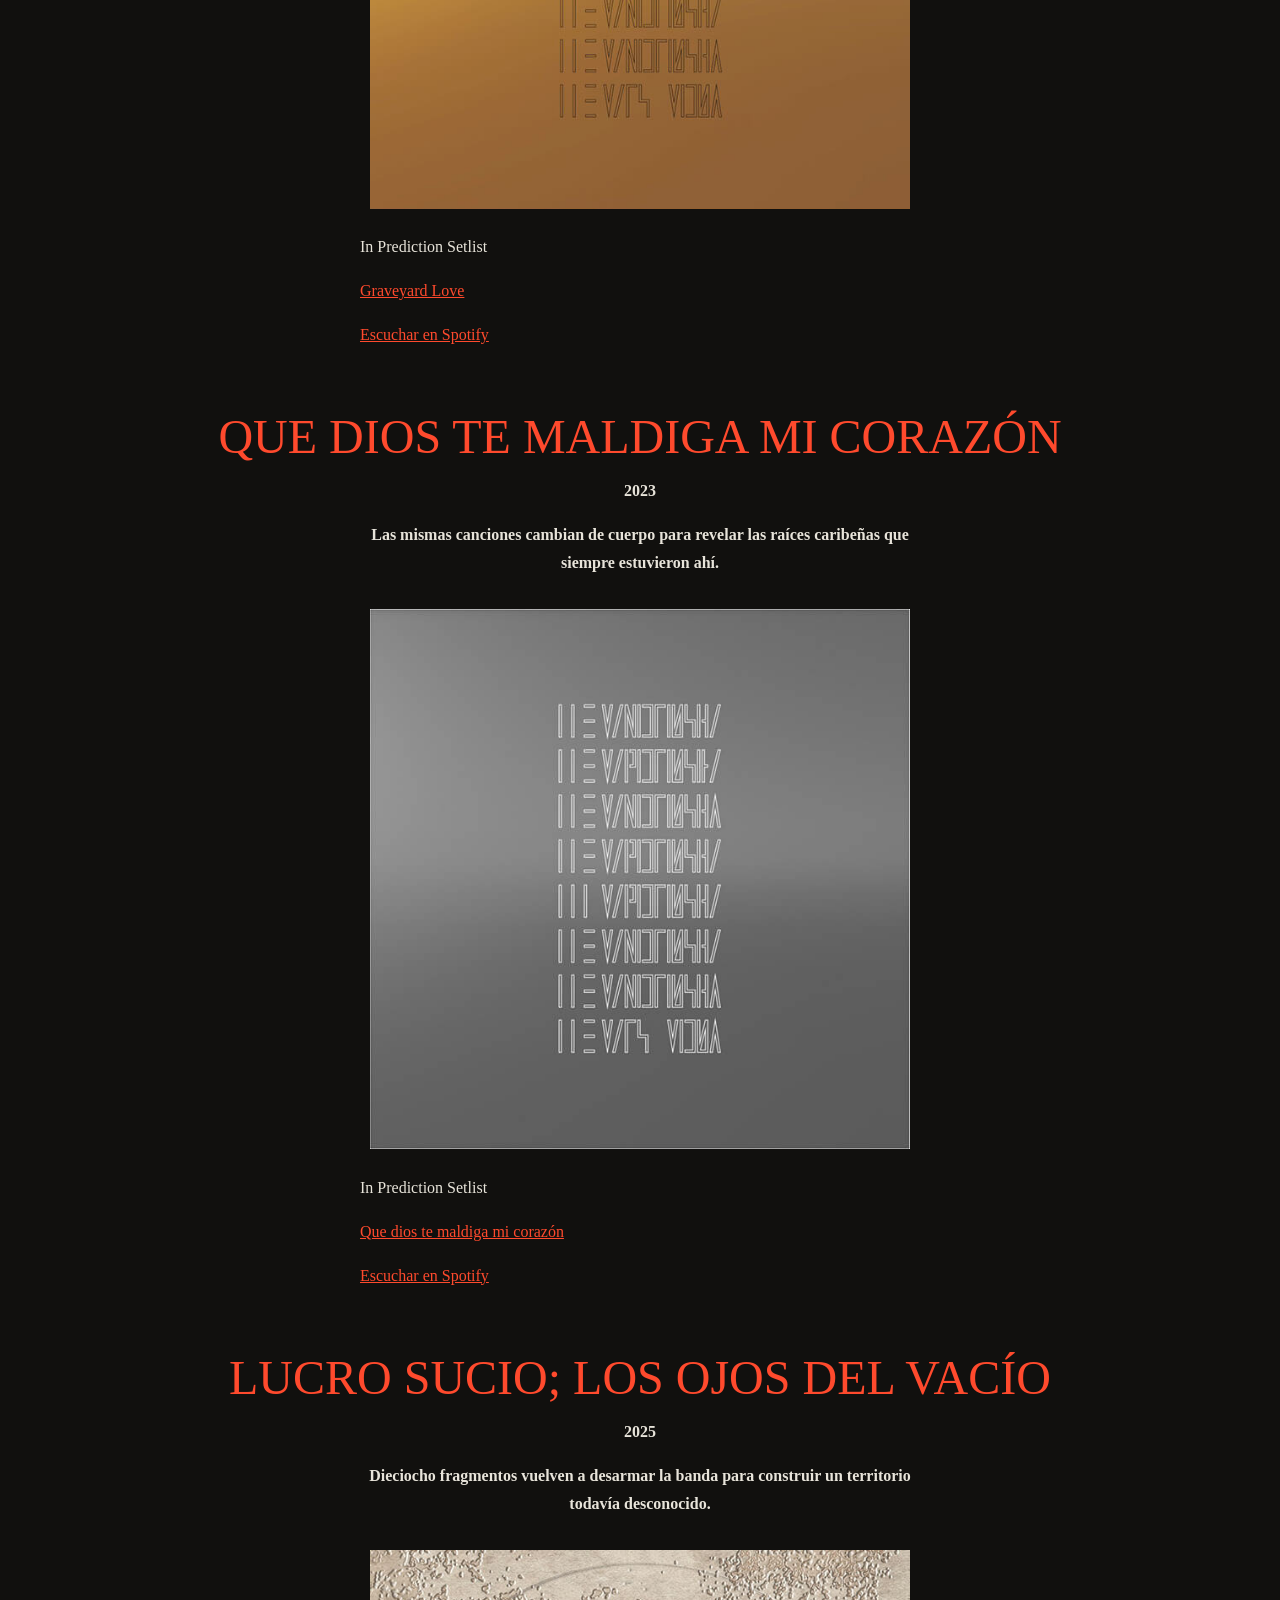
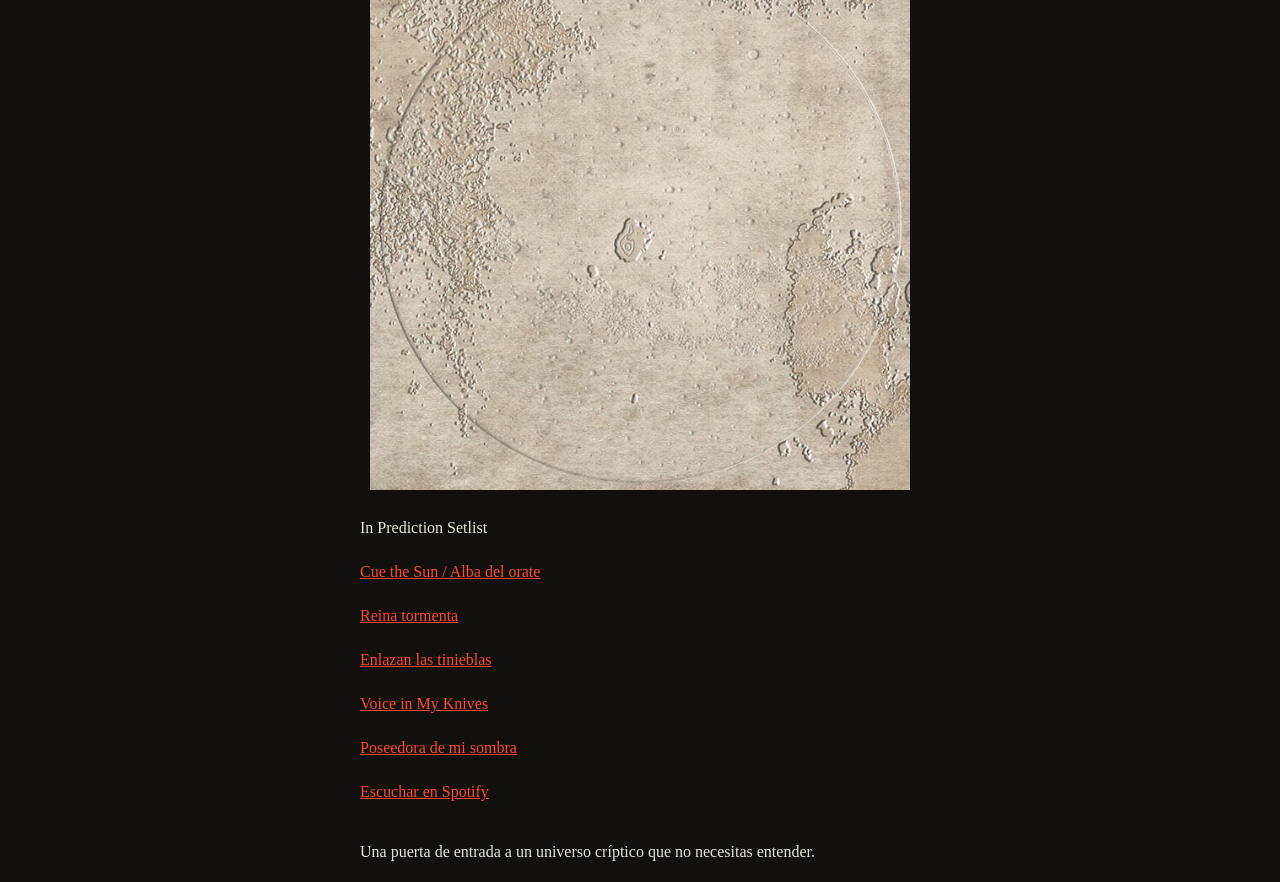
==== commit bf6abcc1: "Add images, add fonts" ====
--- a/index.html
+++ b/index.html
@@ -68,7 +68,7 @@
             target="_blank"
             ><img
               alt="Portada de De-Loused in the Comatorium"
-              src="https://coverartarchive.org/release/78d49ab6-02fc-4542-8b3d-abdcb8838cb0/front-1200"
+              src="./img/deloused-in-the-comatorium.jpg"
           /></a>
         </figure>
         <ul class="enlaces-album">
@@ -110,7 +110,7 @@
             target="_blank"
             ><img
               alt="Portada de Frances the Mute"
-              src="https://coverartarchive.org/release/e94419f0-b909-4f0b-8aa5-0489fcb093c4/front-1200"
+              src="./img/frances-the-mute.jpg"
           /></a>
         </figure>
         <ul class="enlaces-album">
@@ -152,7 +152,7 @@
             target="_blank"
             ><img
               alt="Portada de Amputechture"
-              src="https://coverartarchive.org/release/d9d9cb46-102c-4395-97f3-7279949af4a7/front-1200"
+              src="./img/amputechture.jpg"
           /></a>
         </figure>
         <ul class="enlaces-album">
@@ -194,7 +194,7 @@
             target="_blank"
             ><img
               alt="Portada de The Bedlam in Goliath"
-              src="https://coverartarchive.org/release/b83f9f2b-1fa9-37e7-b040-b8626b7ee498/front-1200"
+              src="./img/the-bedlam-in-goliat.jpg"
           /></a>
         </figure>
         <ul class="enlaces-album">
@@ -236,7 +236,7 @@
             target="_blank"
             ><img
               alt="Portada de Octahedron"
-              src="https://coverartarchive.org/release-group/a45b7e6d-6870-4bc8-ba6d-4ada6b2a246b/front-1200"
+              src="./img/octahedron.jpg"
           /></a>
         </figure>
         <ul class="enlaces-album">
@@ -278,7 +278,7 @@
             target="_blank"
             ><img
               alt="Portada de Noctourniquet"
-              src="https://coverartarchive.org/release/1aaa76ad-87c9-42d4-a49b-c34a76dc8054/front-1200"
+              src="./img/noctourniquet.jpg"
           /></a>
         </figure>
 
@@ -321,7 +321,7 @@
             target="_blank"
             ><img
               alt="Portada de The Mars Volta"
-              src="https://coverartarchive.org/release/a3668e48-5548-4739-89c8-37fc8dabdcba/front-1200"
+              src="./img/the-mars-volta.jpg"
           /></a>
         </figure>
 
@@ -364,7 +364,7 @@
             target="_blank"
             ><img
               alt="Portada de Que Dios Te Maldiga Mi Corazón"
-              src="https://coverartarchive.org/release/405d9b8d-6ea8-4810-8b5a-782fc3b927c5/front-1200"
+              src="./img/que-dios-te-maldiga-corazon.jpg"
           /></a>
         </figure>
         <ul class="enlaces-album">
@@ -406,7 +406,7 @@
             target="_blank"
             ><img
               alt="Portada de Lucro sucio; Los ojos del vacío"
-              src="https://coverartarchive.org/release-group/988aef34-7171-45dd-9b03-3c5622931e51/front-1200"
+              src="./img/lucro-sucio-los-ojos-del-vacio.jpg"
           /></a>
         </figure>
         <ul class="enlaces-album">
--- a/css/style.css
+++ b/css/style.css
@@ -16,10 +16,14 @@
   --text: #E8E4DA;
   --accent: #FF4A2D;
 
-  --font-family-base: "Archivo", Arial, Helvetica, sans-serif;
-  --font-secondary: "IBM Plex Mono", "Courier New", monospace;
-   --font-primary: "Archivo", Arial, Helvetica, sans-serif;
-  --font-secondary: "Space Mono", "Courier New", monospace;
+  --font-climate-crisis: "Climate Crisis";
+  --font-league-gothic: "League Gothic";
+  --font-space-mono: "Space Mono";
+  --font-unbounded: "Unbounded";
+  --font-vina-sans: "Vina Sans";
+
+  --font-primary: var(--font-climate-crisis);
+  --font-secondary: var(--font-space-mono);
 
   --font-size-body: 1rem;
   --font-size-h1: 3rem;
@@ -49,13 +53,12 @@
 */
 body {
   margin: 0;
-
   background-color: var(--background);
   color: var(--text);
-
-  font-family: var(--font-family-base);
+  font-family: var(--font-secondary);
   font-size: var(--font-size-body);
   line-height: 1.65;
+  overflow-x: hidden;
 }
 
 header {
@@ -65,6 +68,7 @@
 
 header p {
   text-wrap-style: balance;
+  text-align: center;
 }
 
 /*
@@ -81,39 +85,43 @@
 blockquote {
   max-width: 70ch;
   line-height: 1.75;
-  margin: 0 auto;
-}
-
+  margin: 1em auto;
+  text-align: left;
+}
+
+/*
+  ============================================================
+  JERARQUÍA TIPOGRÁFICA
+  ============================================================
+
+  HTML define la jerarquía.
+  CSS controla su representación visual.
+*/
+
+h1,
 h2,
 h3 {
-  line-height: 1.3;
-  max-width: 70ch;
-}
-
-/*
-  ============================================================
-  JERARQUÍA TIPOGRÁFICA
-  ============================================================
-
-  HTML define la jerarquía.
-  CSS controla su representación visual.
-*/
-
-h1 {
   font-size: var(--font-size-h1);
+  font-family: var(--font-primary);
+  color: var(--accent);
+  line-height: 1;
   margin: 0;
   padding: 0;
+  font-weight: 100;
+  text-transform: uppercase;
 }
 
 h2 {
-  font-size: 7vw;
   color: var(--accent);
   text-transform: uppercase;
   line-height: 1em;
   margin-bottom: 0;
+  font-weight: 100;
+  font-variation-settings: 'wgth' 100;
 }
 
 h3 {
+  font-family: var(--font-primary);
   font-size: var(--font-size-h3);
 }
 
@@ -147,10 +155,6 @@
 */
 
 main {
-  width: 80%;
-  min-width: 290px;
-  max-width: 960px;
-  margin: 0 auto;
   text-align: center;
 }
 
@@ -163,12 +167,15 @@
 
 main,
 footer {
-  padding: 2rem;
 }
 
 section {
   margin-bottom: 2rem;
   padding-top: 2em;
+}
+
+section + header p {
+  text-align: center;
 }
 
 /*
@@ -198,5 +205,6 @@
 }
 
 img {
-  max-width: 100%;
+  max-width: 540px;
+  width: 100%;
 }
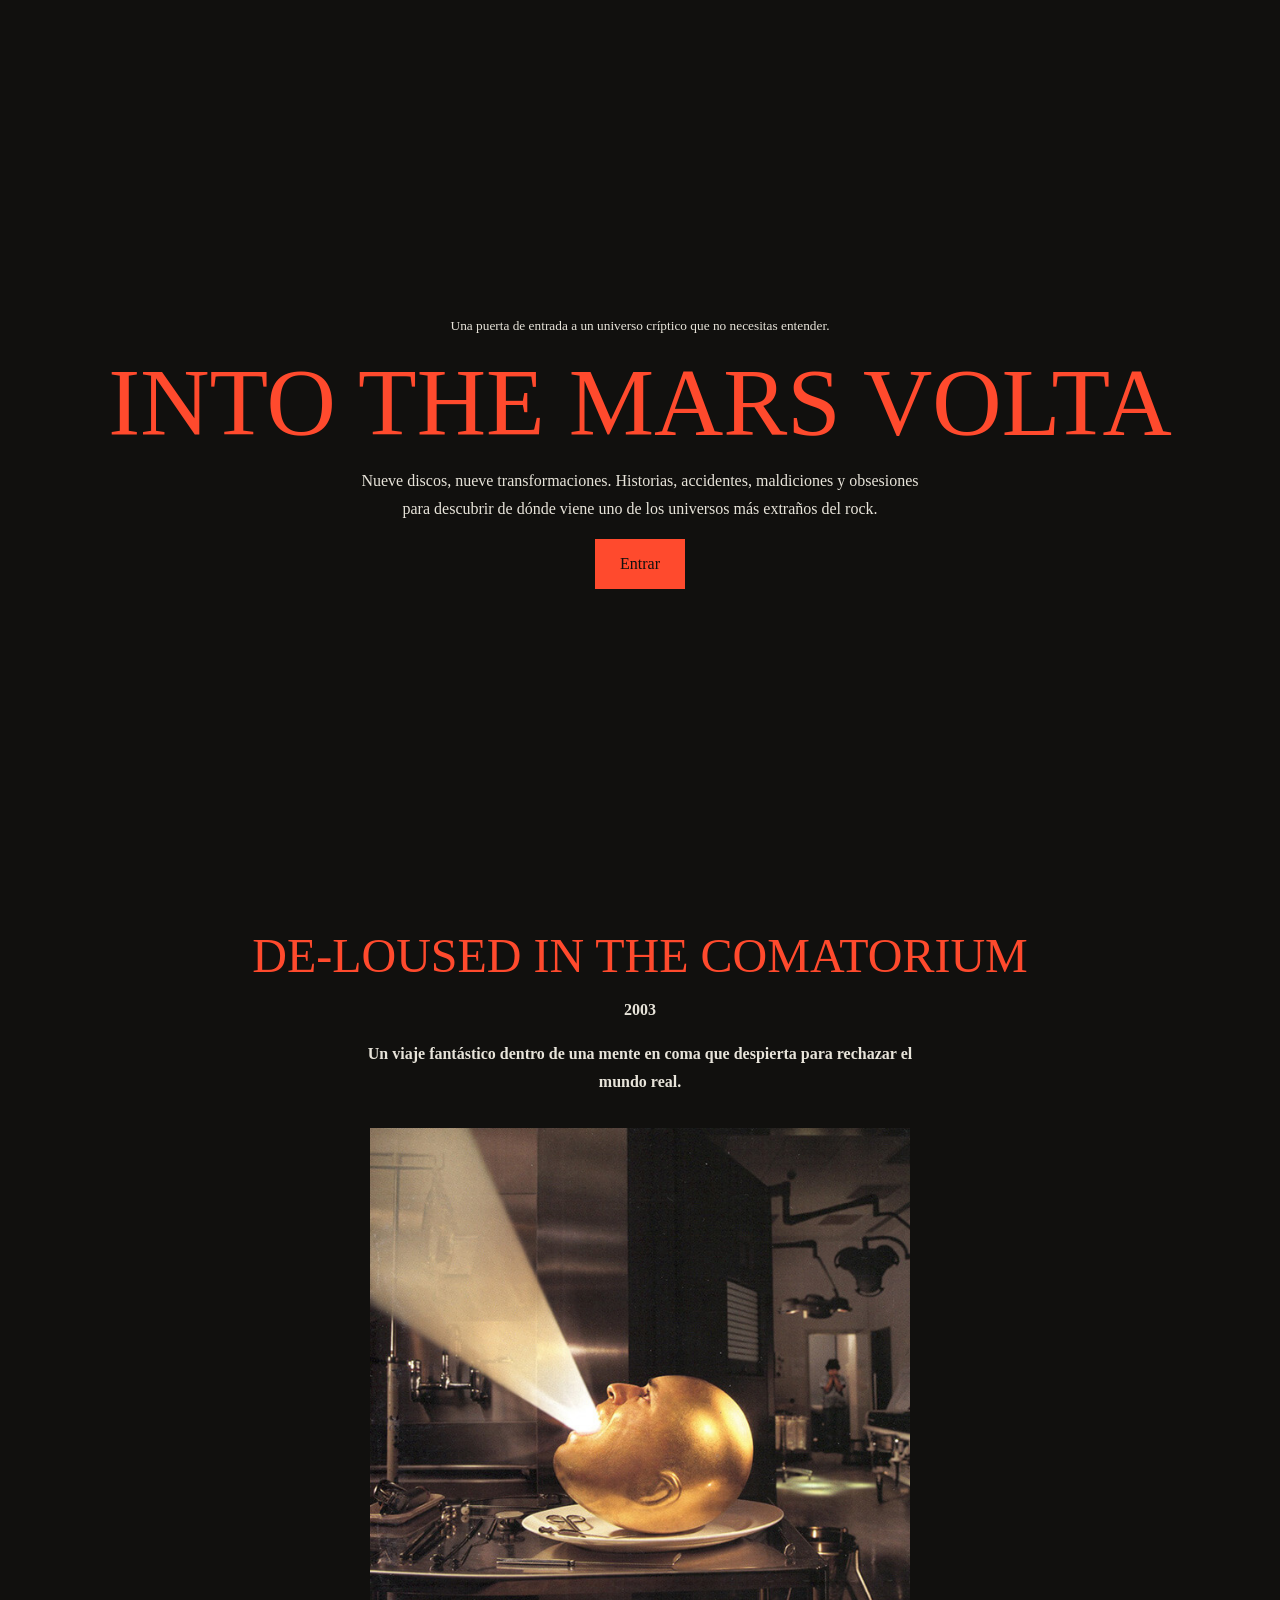
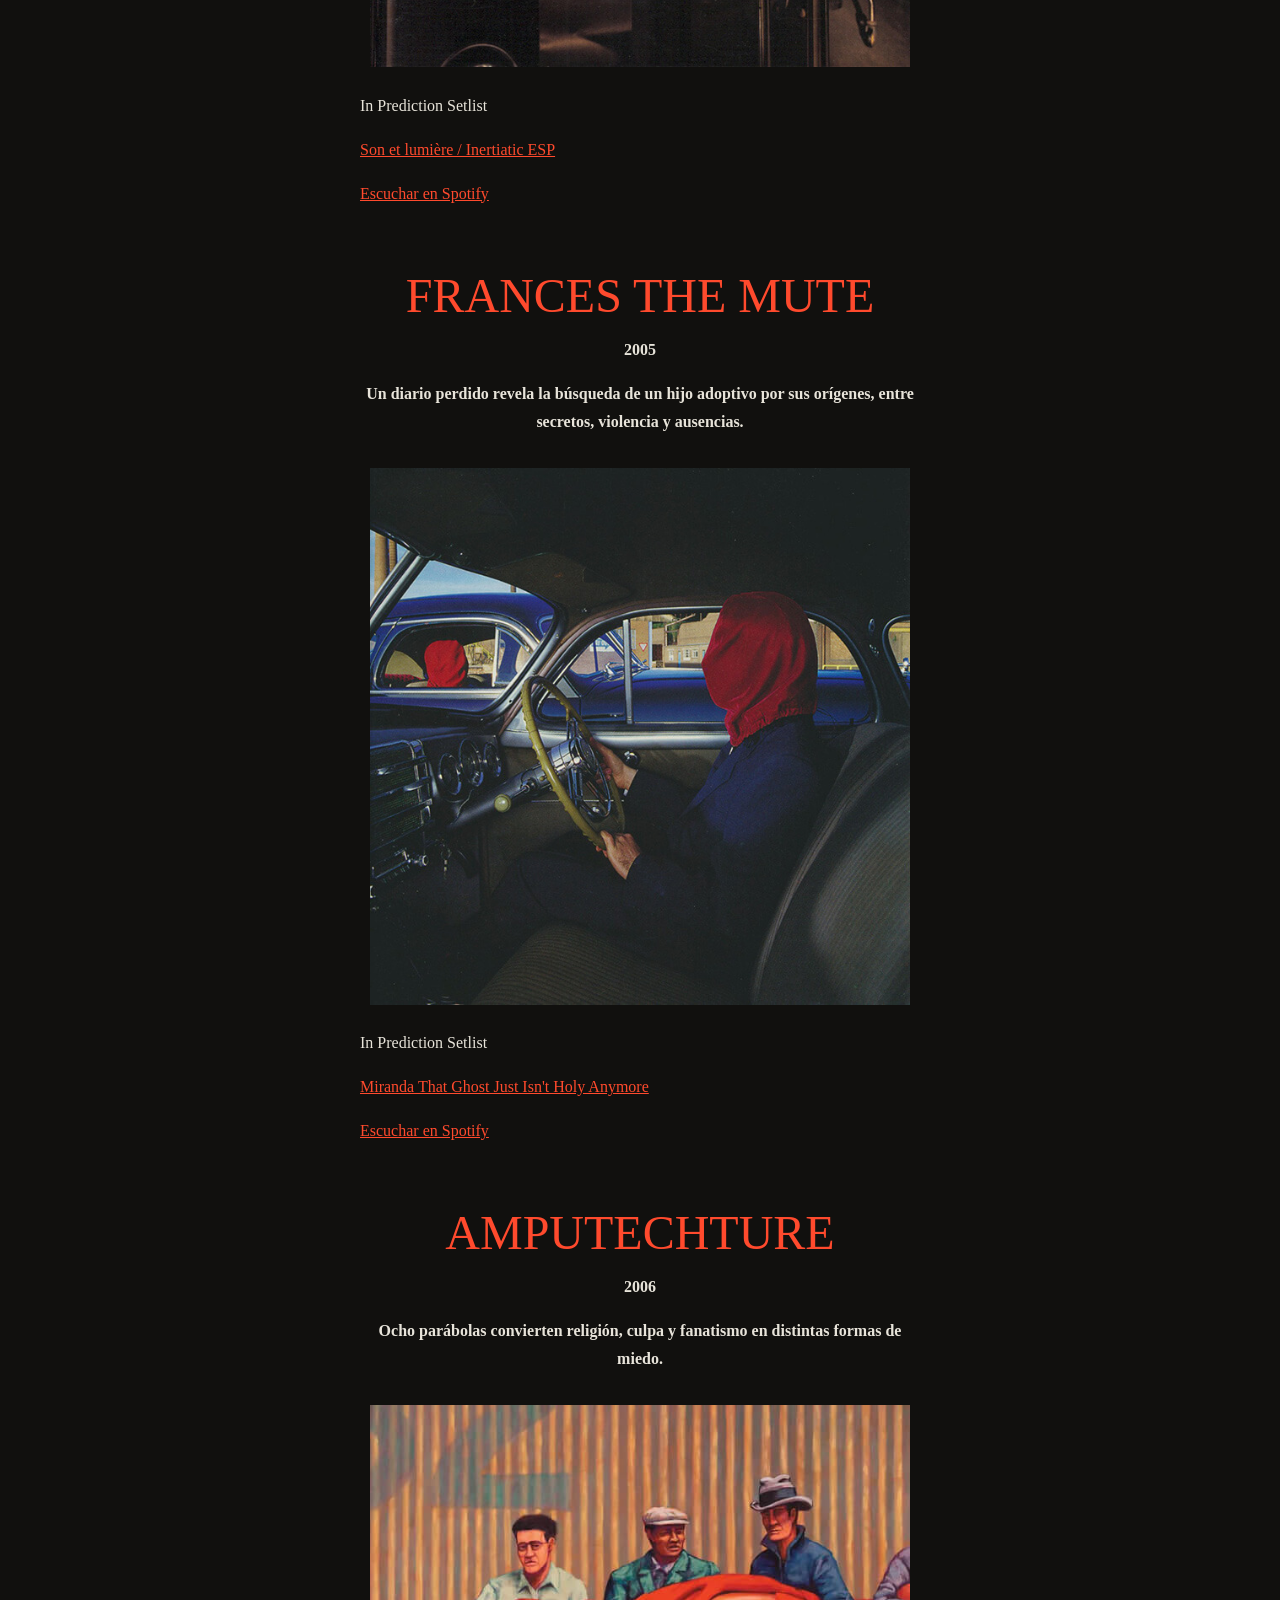
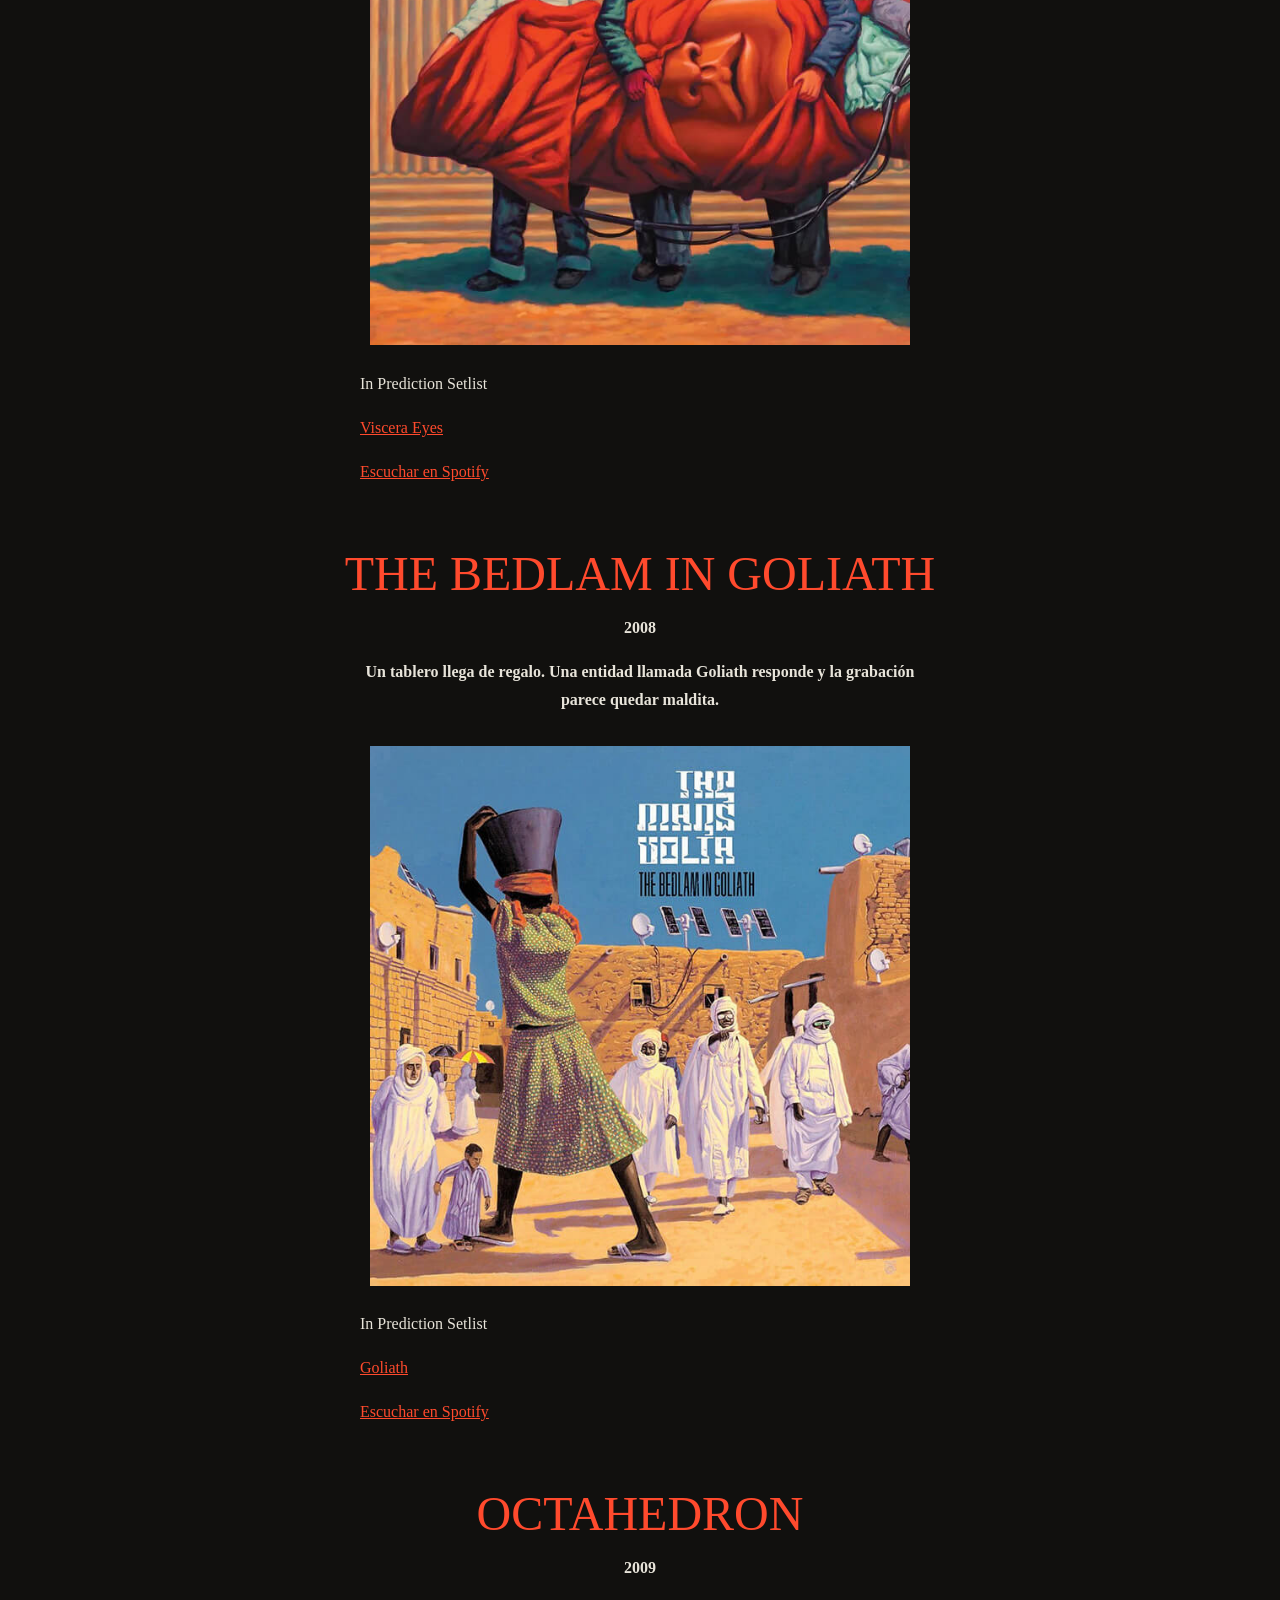
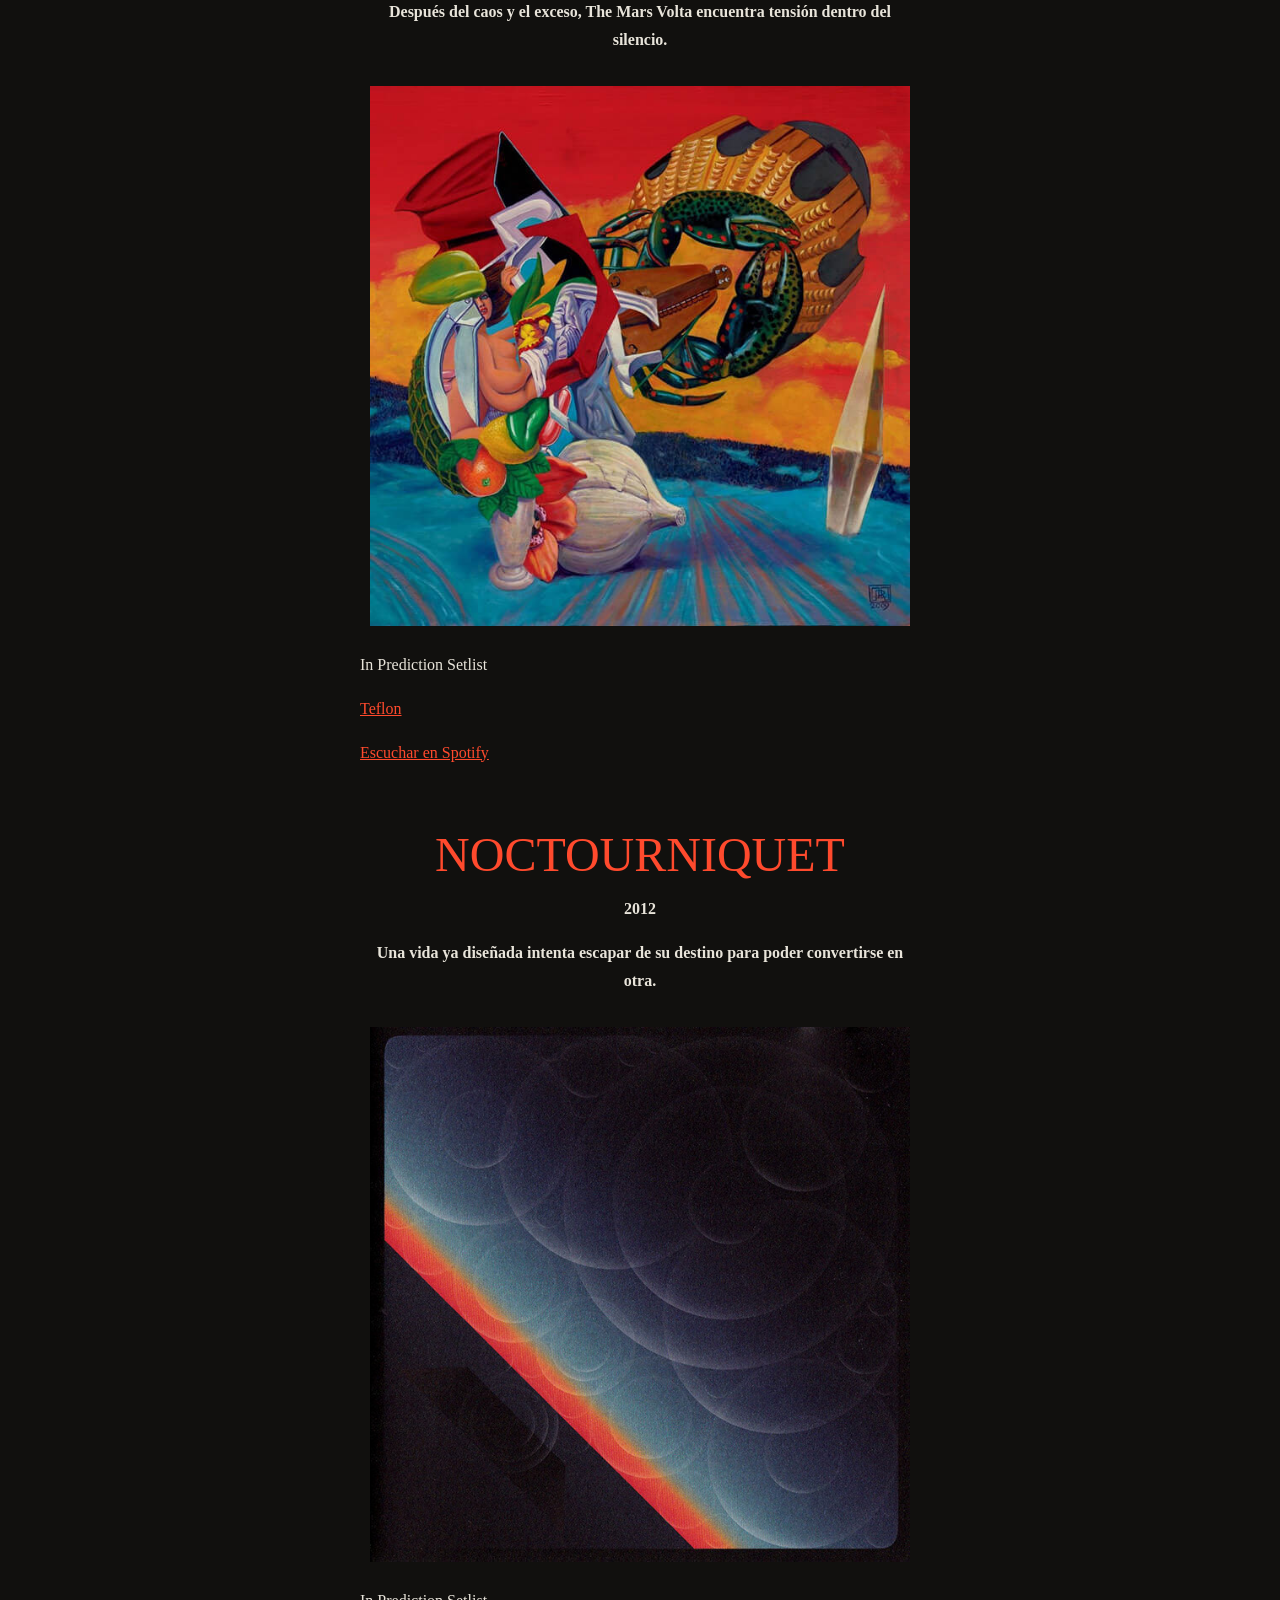
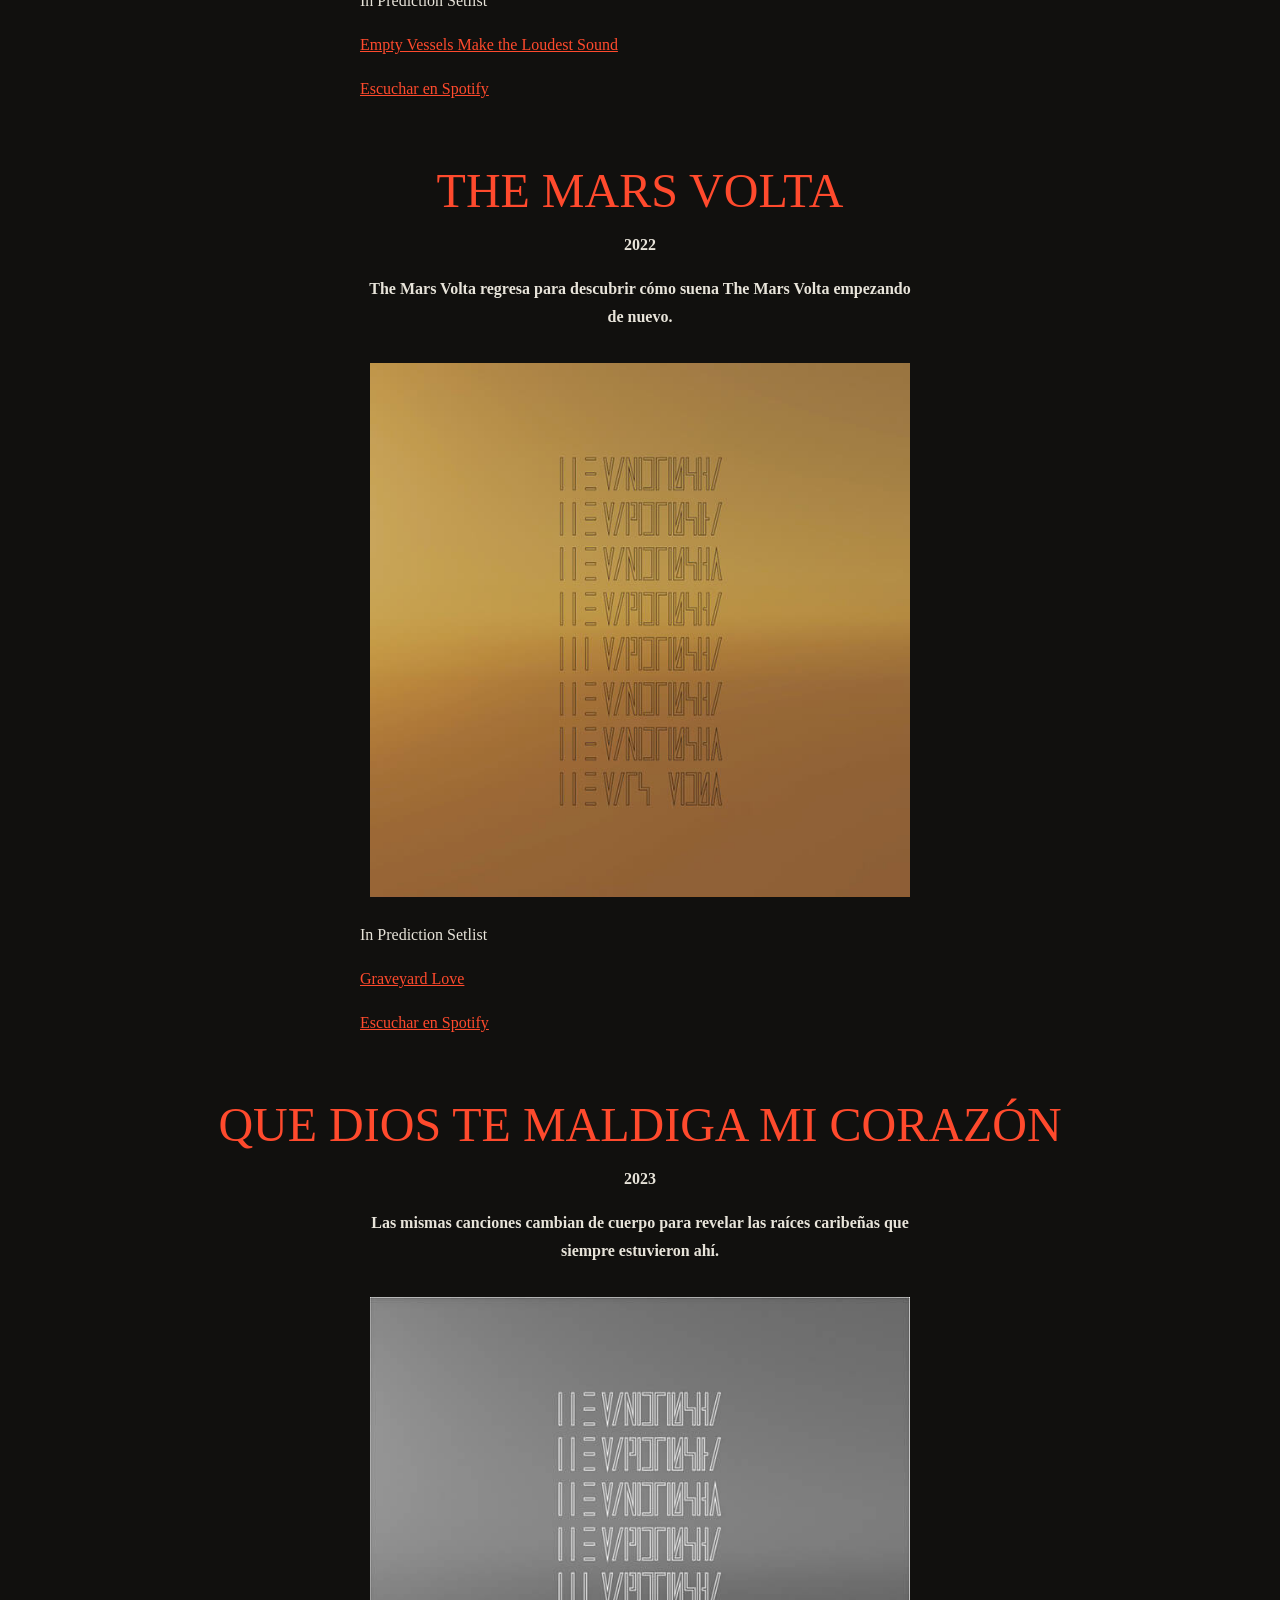
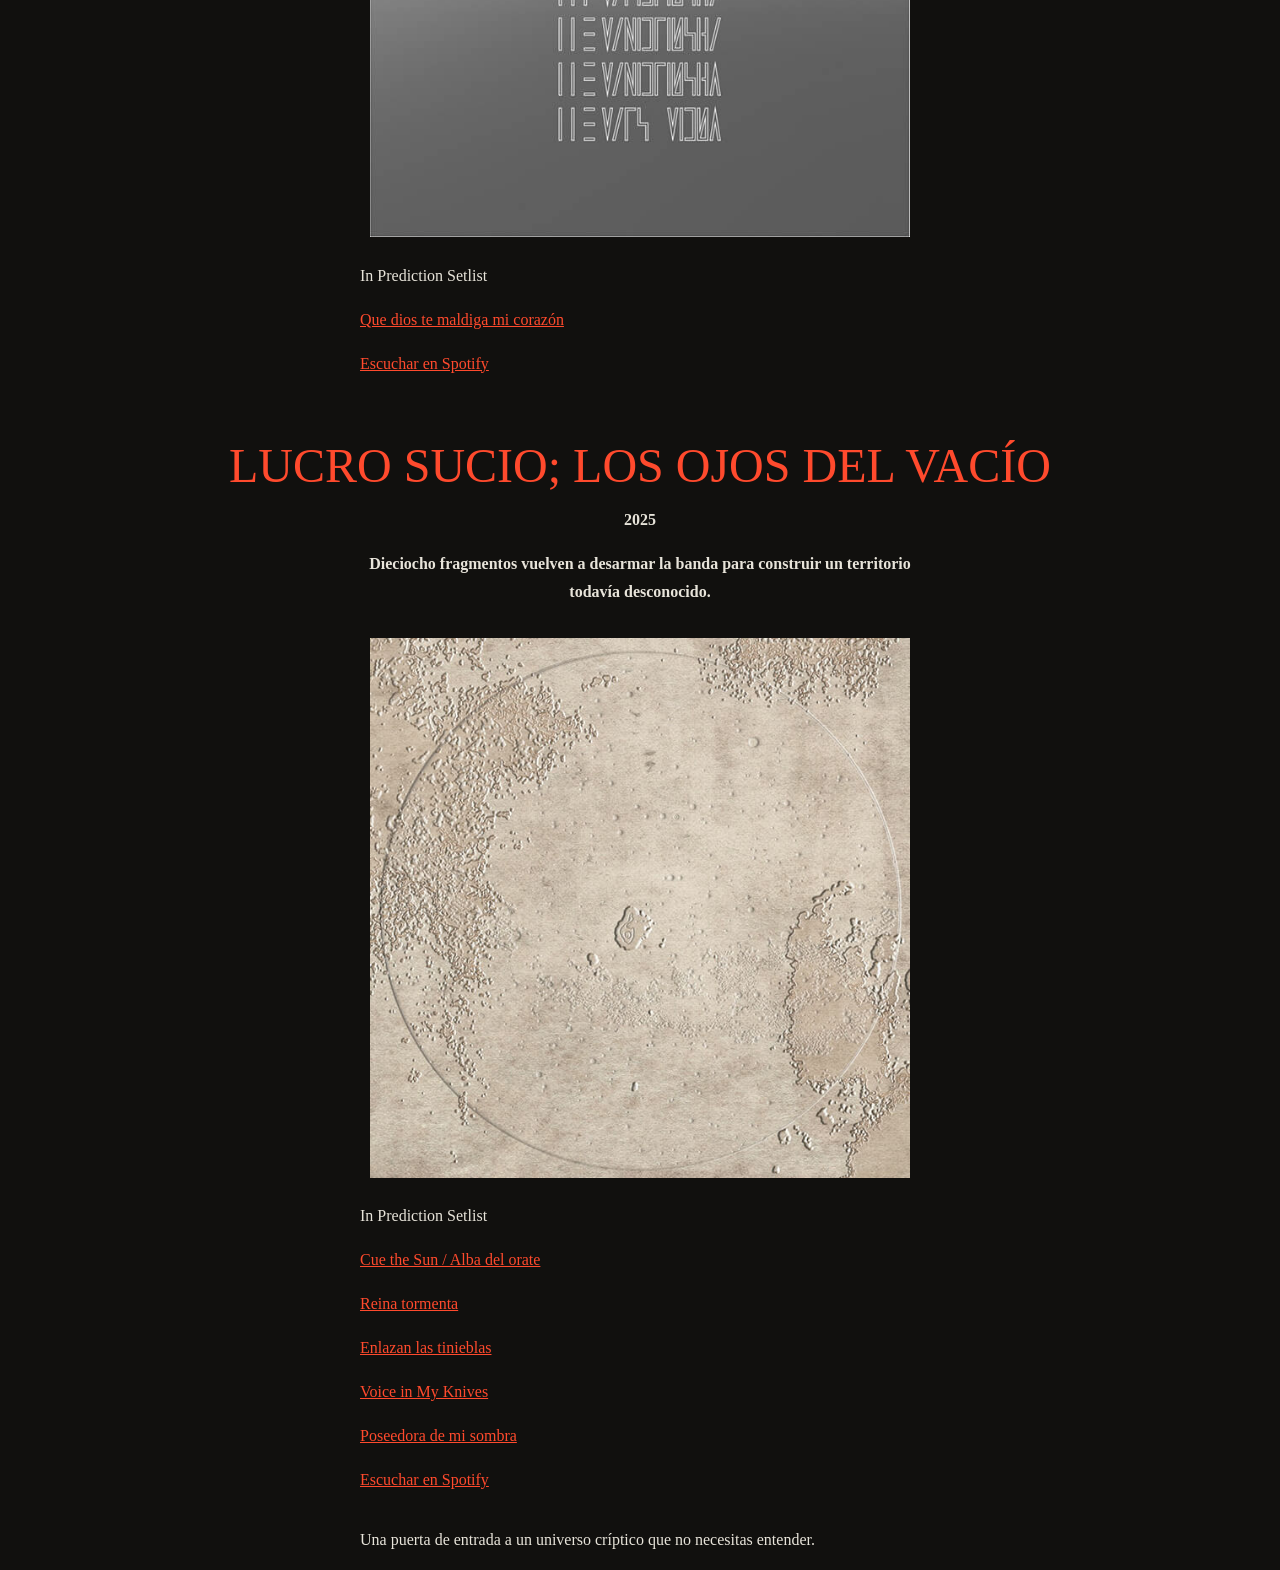
==== commit 77d6c634: "Update Styling" ====
--- a/index.html
+++ b/index.html
@@ -30,7 +30,7 @@
     HEADER
     Contenido introductorio del documento.
   -->
-    <header>
+    <header class="hero">
       <p>
         <small
           >Una puerta de entrada a un universo críptico que no necesitas
@@ -43,6 +43,7 @@
         y obsesiones para descubrir de dónde viene uno de los universos más
         extraños del rock.
       </p>
+      <a class="cta" href="#de-loused-in-the-comatorium">Entrar</a>
     </header>
     <!--
     MAIN
--- a/css/style.css
+++ b/css/style.css
@@ -69,6 +69,41 @@
 header p {
   text-wrap-style: balance;
   text-align: center;
+}
+
+.hero {
+  min-height: 100vh;
+  display: flex;
+  flex-direction: column;
+  align-items: center;
+  justify-content: center;
+  gap: 1rem;
+  padding: 2rem;
+  margin-bottom: 0;
+}
+
+.hero h1 {
+  font-size: 6rem;
+}
+
+.hero p {
+  margin: 0;
+}
+
+.cta {
+  display: inline-block;
+  padding: 0.65rem 1.5rem;
+  border: 1px solid var(--accent);
+  color: var(--background);
+  background-color: var(--accent);
+  font-family: var(--font-secondary);
+  text-decoration: none;
+}
+
+.cta:hover,
+.cta:focus-visible {
+  color: var(--accent);
+  background-color: transparent;
 }
 
 /*
